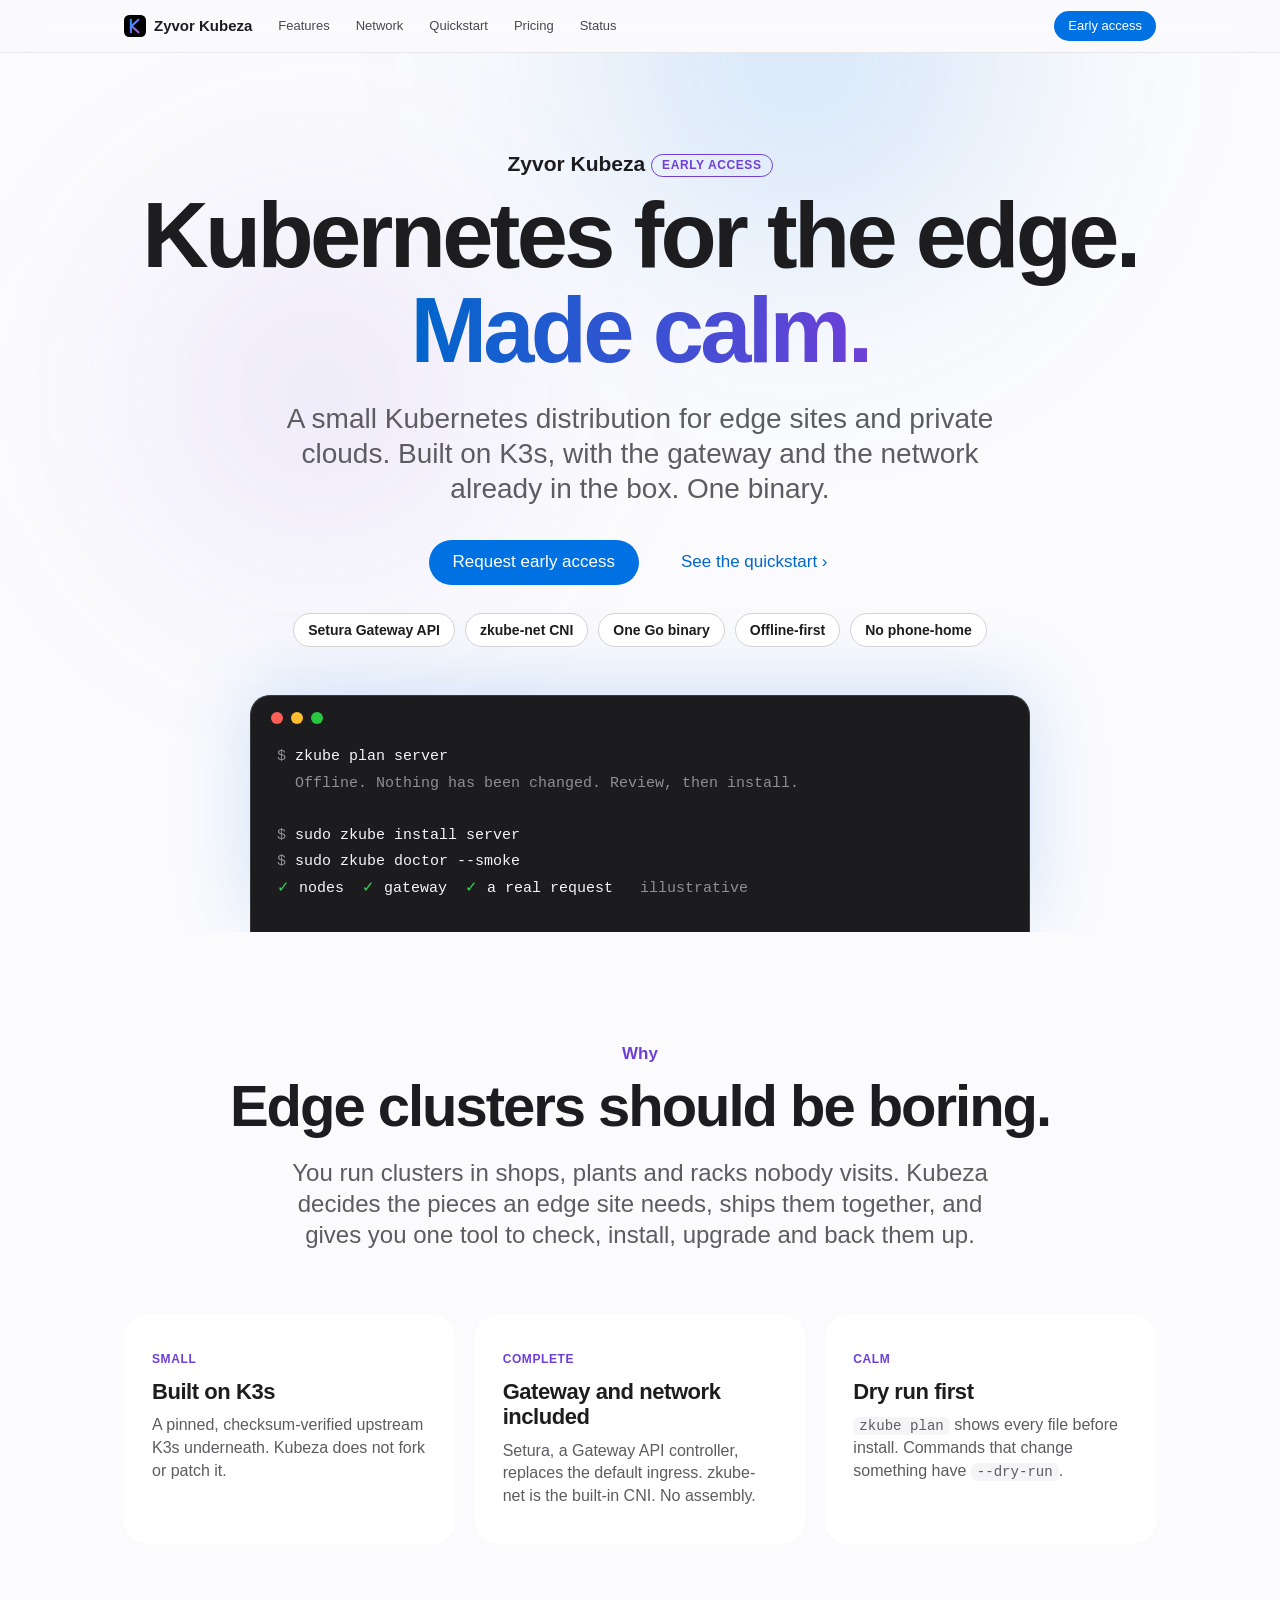
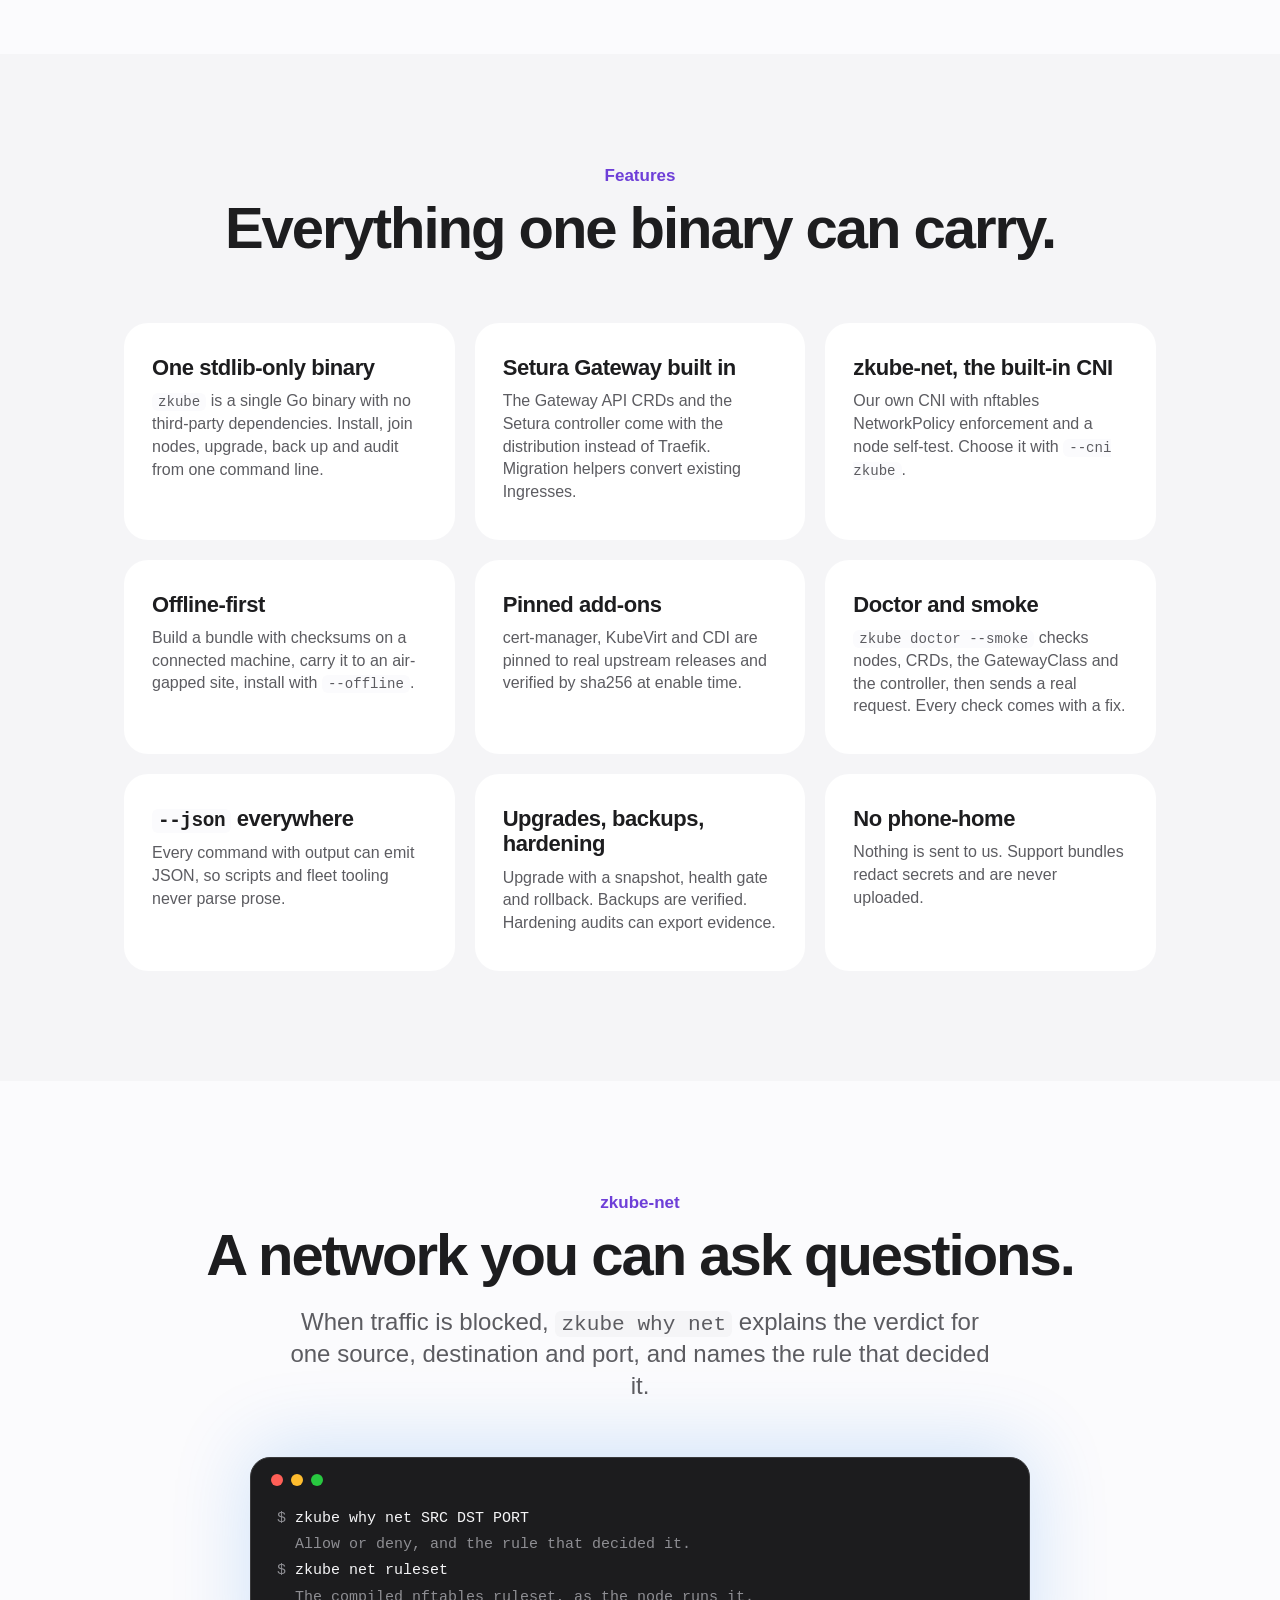
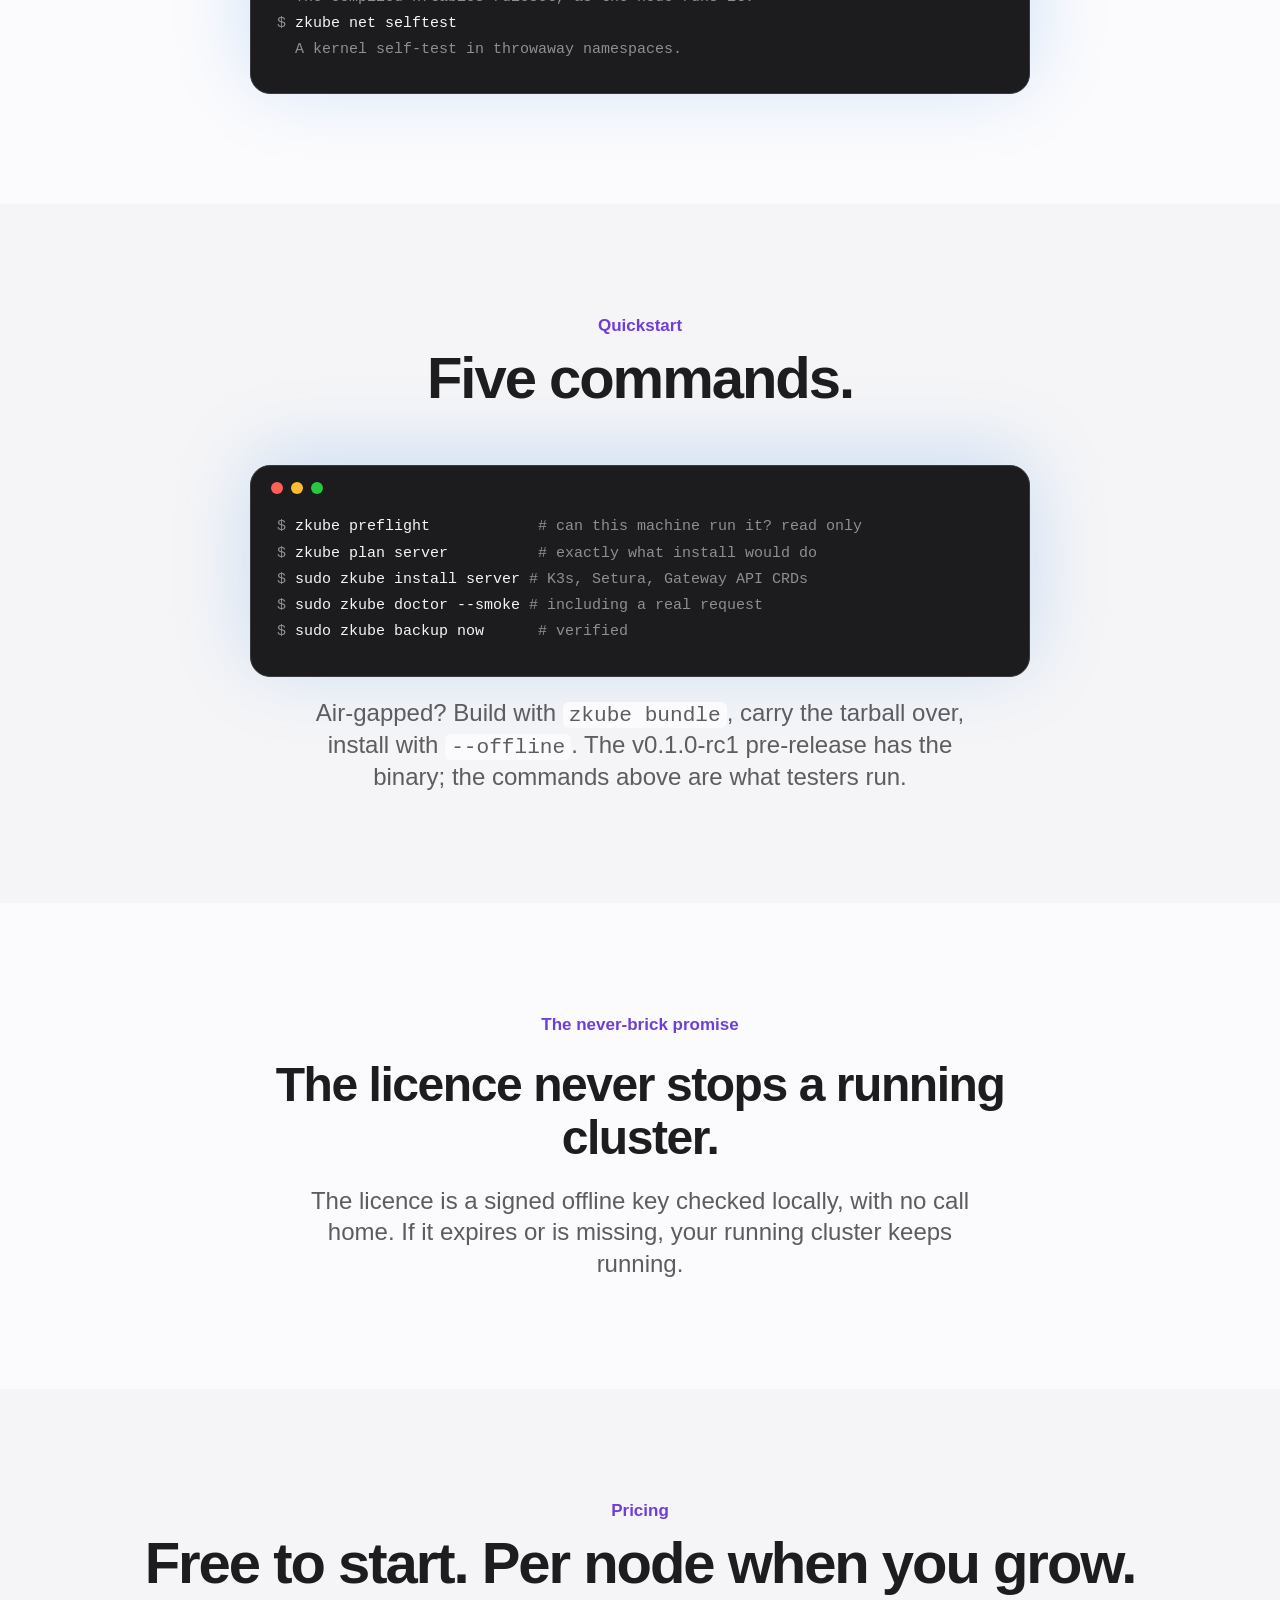
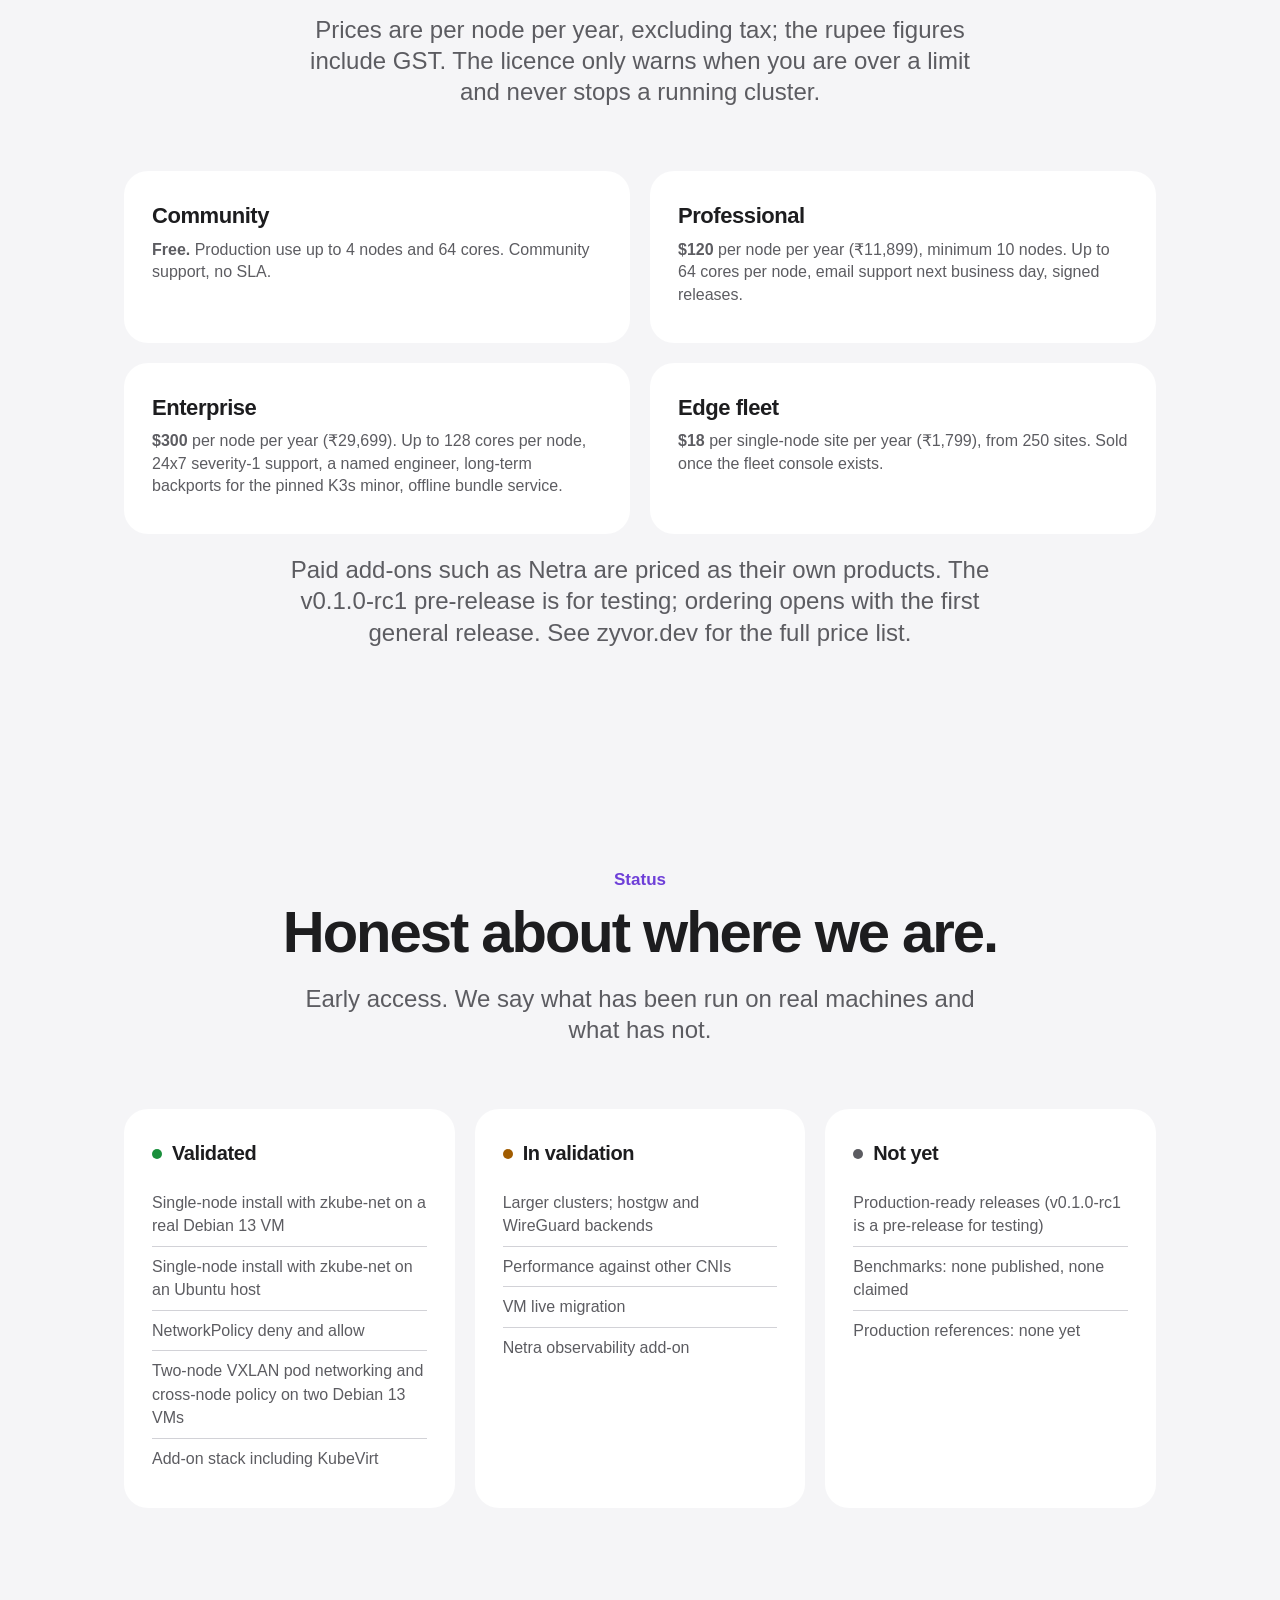
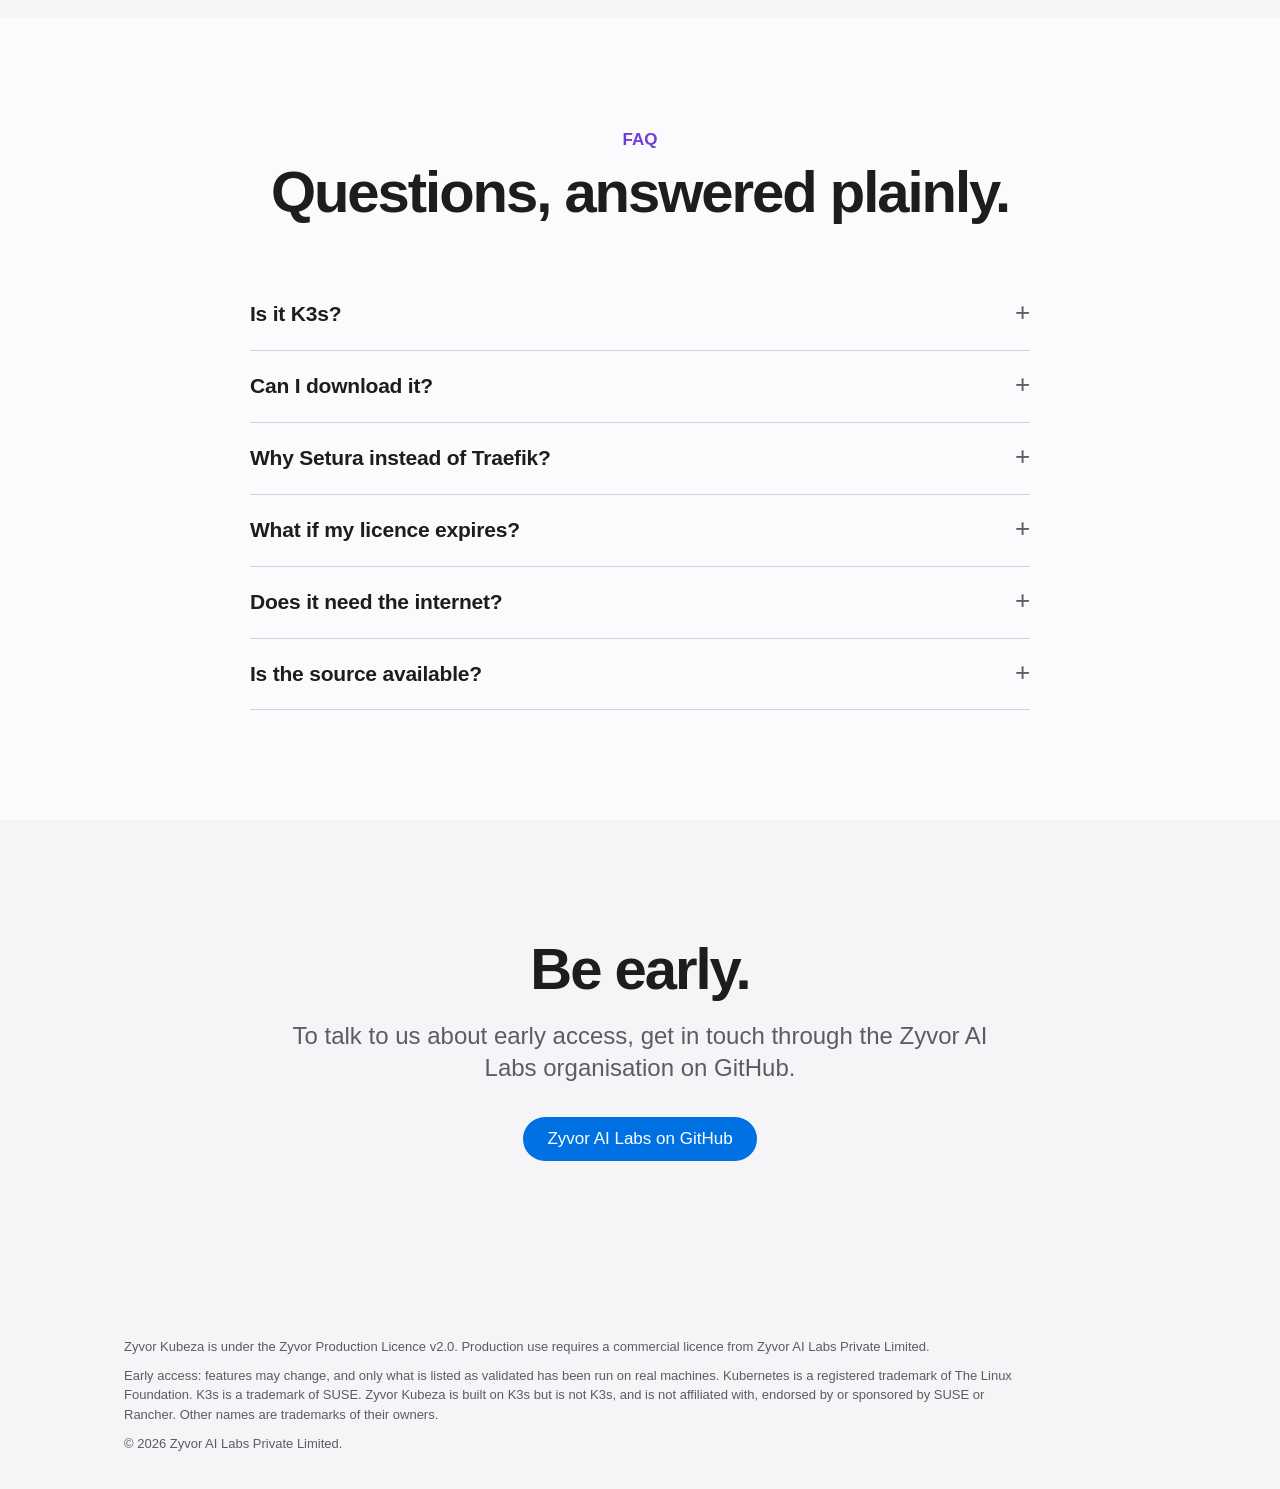
==== docs/index.html @ 66e7b59f "Pricing: Community free, Professional $120, Enterprise $300, Edge fleet $18 (owner approved) Co-Auth" ====
<!doctype html>
<html lang="en">
<head>
<meta charset="utf-8">
<meta name="viewport" content="width=device-width, initial-scale=1">
<title>Zyvor Kubeza: Kubernetes for the edge, made calm</title>
<meta name="description" content="A small Kubernetes distribution for edge sites and private clouds, built on K3s. Setura Gateway API controller and the zkube-net CNI built in. One binary, offline-first, no phone-home.">
<link rel="canonical" href="https://zyvorai.github.io/zyvor-kubeza-public/">
<link rel="icon" type="image/svg+xml" href="favicon.svg">
<meta property="og:type" content="website">
<meta property="og:site_name" content="Zyvor Kubeza">
<meta property="og:title" content="Zyvor Kubeza: Kubernetes for the edge, made calm">
<meta property="og:description" content="Small Kubernetes for edge sites and private clouds. Gateway API and CNI built in. One binary, offline-first, no phone-home.">
<meta property="og:url" content="https://zyvorai.github.io/zyvor-kubeza-public/">
<meta property="og:image" content="https://zyvorai.github.io/zyvor-kubeza-public/og-image.png">
<meta property="og:image:width" content="1200">
<meta property="og:image:height" content="630">
<meta property="og:image:alt" content="Zyvor Kubeza: Kubernetes for the edge, made calm.">
<meta name="twitter:card" content="summary_large_image">
<meta name="twitter:title" content="Zyvor Kubeza: Kubernetes for the edge, made calm">
<meta name="twitter:description" content="Small Kubernetes for edge sites and private clouds. Gateway API and CNI built in. One binary, offline-first, no phone-home.">
<meta name="twitter:image" content="https://zyvorai.github.io/zyvor-kubeza-public/og-image.png">
<meta name="twitter:image:alt" content="Zyvor Kubeza: Kubernetes for the edge, made calm.">
<meta name="theme-color" content="#000000" media="(prefers-color-scheme: dark)">
<meta name="theme-color" content="#fbfbfd" media="(prefers-color-scheme: light)">
<link rel="stylesheet" href="assets/site.css">
<noscript><style>.reveal{opacity:1!important;transform:none!important}</style></noscript>
</head>
<body>
<a class="skip" href="#main">Skip to content</a>
<header class="nav"><div class="wrap">
<a class="brand" href="#top"><img src="favicon.svg" alt="" width="22" height="22">Zyvor Kubeza</a>
<nav aria-label="Primary" style="display:contents">
<a class="hide-sm" href="#features">Features</a>
<a class="hide-sm" href="#network">Network</a>
<a class="hide-sm" href="#quickstart">Quickstart</a>
<a class="hide-sm" href="#pricing">Pricing</a>
<a class="hide-sm" href="#status">Status</a>
<span class="spacer"></span>
<a class="buy" href="#access">Early access</a>
</nav></div></header>
<main id="main">
<section class="hero" id="top" style="padding-bottom:0">
<div class="wrap">
<p class="eyebrow">Zyvor Kubeza <span class="badge">Early access</span></p>
<h1>Kubernetes for the edge.<br><span class="grad">Made calm.</span></h1>
<p class="lede">A small Kubernetes distribution for edge sites and private clouds. Built on K3s, with the gateway and the network already in the box. One binary.</p>
<div class="cta"><a class="btn primary" href="#access">Request early access</a><a class="btn ghost" href="#quickstart">See the quickstart</a></div>
<div class="pills" aria-label="Highlights"><span class="pill">Setura Gateway API</span><span class="pill">zkube-net CNI</span><span class="pill">One Go binary</span><span class="pill">Offline-first</span><span class="pill">No phone-home</span></div>
<div class="terminal" role="img" aria-label="Terminal mock of zkube plan, install and doctor commands" style="margin-top:48px">
<div class="bar" aria-hidden="true"><i></i><i></i><i></i></div>
<pre aria-hidden="true"><span class="line" style="--i:0"><span class="dim">$</span> zkube plan server</span>
<span class="line" style="--i:1"><span class="dim">  Offline. Nothing has been changed. Review, then install.</span></span>
<span class="line" style="--i:2"> </span>
<span class="line" style="--i:3"><span class="dim">$</span> sudo zkube install server</span>
<span class="line" style="--i:4"><span class="dim">$</span> sudo zkube doctor --smoke</span>
<span class="line" style="--i:5"><span class="ok">&#10003;</span> nodes  <span class="ok">&#10003;</span> gateway  <span class="ok">&#10003;</span> a real request   <span class="dim">illustrative</span></span></pre>
</div>
</div>
</section>

<section id="why"><div class="wrap">
<p class="kicker reveal">Why</p>
<h2 class="reveal">Edge clusters should be boring.</h2>
<p class="sub reveal">You run clusters in shops, plants and racks nobody visits. Kubeza decides the pieces an edge site needs, ships them together, and gives you one tool to check, install, upgrade and back them up.</p>
<div class="grid">
<div class="card reveal"><span class="tag">Small</span><h3>Built on K3s</h3><p>A pinned, checksum-verified upstream K3s underneath. Kubeza does not fork or patch it.</p></div>
<div class="card reveal"><span class="tag">Complete</span><h3>Gateway and network included</h3><p>Setura, a Gateway API controller, replaces the default ingress. zkube-net is the built-in CNI. No assembly.</p></div>
<div class="card reveal"><span class="tag">Calm</span><h3>Dry run first</h3><p><code>zkube plan</code> shows every file before install. Commands that change something have <code>--dry-run</code>.</p></div>
</div></div></section>

<section id="features" class="alt"><div class="wrap">
<p class="kicker reveal">Features</p>
<h2 class="reveal">Everything one binary can carry.</h2>
<div class="grid">
<div class="card reveal"><h3>One stdlib-only binary</h3><p><code>zkube</code> is a single Go binary with no third-party dependencies. Install, join nodes, upgrade, back up and audit from one command line.</p></div>
<div class="card reveal"><h3>Setura Gateway built in</h3><p>The Gateway API CRDs and the Setura controller come with the distribution instead of Traefik. Migration helpers convert existing Ingresses.</p></div>
<div class="card reveal"><h3>zkube-net, the built-in CNI</h3><p>Our own CNI with nftables NetworkPolicy enforcement and a node self-test. Choose it with <code>--cni zkube</code>.</p></div>
<div class="card reveal"><h3>Offline-first</h3><p>Build a bundle with checksums on a connected machine, carry it to an air-gapped site, install with <code>--offline</code>.</p></div>
<div class="card reveal"><h3>Pinned add-ons</h3><p>cert-manager, KubeVirt and CDI are pinned to real upstream releases and verified by sha256 at enable time.</p></div>
<div class="card reveal"><h3>Doctor and smoke</h3><p><code>zkube doctor --smoke</code> checks nodes, CRDs, the GatewayClass and the controller, then sends a real request. Every check comes with a fix.</p></div>
<div class="card reveal"><h3><code>--json</code> everywhere</h3><p>Every command with output can emit JSON, so scripts and fleet tooling never parse prose.</p></div>
<div class="card reveal"><h3>Upgrades, backups, hardening</h3><p>Upgrade with a snapshot, health gate and rollback. Backups are verified. Hardening audits can export evidence.</p></div>
<div class="card reveal"><h3>No phone-home</h3><p>Nothing is sent to us. Support bundles redact secrets and are never uploaded.</p></div>
</div></div></section>

<section id="network"><div class="wrap">
<p class="kicker reveal">zkube-net</p>
<h2 class="reveal">A network you can ask questions.</h2>
<p class="sub reveal">When traffic is blocked, <code>zkube why net</code> explains the verdict for one source, destination and port, and names the rule that decided it.</p>
<div class="net reveal"><div class="terminal" role="img" aria-label="Terminal mock of zkube why net command">
<div class="bar" aria-hidden="true"><i></i><i></i><i></i></div>
<pre aria-hidden="true"><span class="dim">$</span> zkube why net SRC DST PORT
<span class="dim">  Allow or deny, and the rule that decided it.</span>
<span class="dim">$</span> zkube net ruleset
<span class="dim">  The compiled nftables ruleset, as the node runs it.</span>
<span class="dim">$</span> zkube net selftest
<span class="dim">  A kernel self-test in throwaway namespaces.</span></pre></div></div>
</div></section>

<section id="quickstart" class="alt"><div class="wrap">
<p class="kicker reveal">Quickstart</p>
<h2 class="reveal">Five commands.</h2>
<div class="net reveal"><div class="terminal" role="img" aria-label="Quickstart commands">
<div class="bar" aria-hidden="true"><i></i><i></i><i></i></div>
<pre><span class="dim">$</span> zkube preflight            <span class="dim"># can this machine run it? read only</span>
<span class="dim">$</span> zkube plan server          <span class="dim"># exactly what install would do</span>
<span class="dim">$</span> sudo zkube install server <span class="dim"># K3s, Setura, Gateway API CRDs</span>
<span class="dim">$</span> sudo zkube doctor --smoke <span class="dim"># including a real request</span>
<span class="dim">$</span> sudo zkube backup now      <span class="dim"># verified</span></pre></div></div>
<p class="sub reveal">Air-gapped? Build with <code>zkube bundle</code>, carry the tarball over, install with <code>--offline</code>. The v0.1.0-rc1 pre-release has the binary; the commands above are what testers run.</p>
</div></section>

<section id="licence"><div class="wrap promise">
<p class="kicker reveal">The never-brick promise</p>
<p class="big reveal">The licence never stops a running cluster.</p>
<p class="sub reveal">The licence is a signed offline key checked locally, with no call home. If it expires or is missing, your running cluster keeps running.</p>
</div></section>

<section id="pricing" class="alt"><div class="wrap">
<p class="kicker reveal">Pricing</p>
<h2 class="reveal">Free to start. Per node when you grow.</h2>
<p class="sub reveal">Prices are per node per year, excluding tax; the rupee figures include GST. The licence only warns when you are over a limit and never stops a running cluster.</p>
<div class="grid two">
<div class="card reveal"><h3>Community</h3><p><strong>Free.</strong> Production use up to 4 nodes and 64 cores. Community support, no SLA.</p></div>
<div class="card reveal"><h3>Professional</h3><p><strong>$120</strong> per node per year (₹11,899), minimum 10 nodes. Up to 64 cores per node, email support next business day, signed releases.</p></div>
<div class="card reveal"><h3>Enterprise</h3><p><strong>$300</strong> per node per year (₹29,699). Up to 128 cores per node, 24x7 severity-1 support, a named engineer, long-term backports for the pinned K3s minor, offline bundle service.</p></div>
<div class="card reveal"><h3>Edge fleet</h3><p><strong>$18</strong> per single-node site per year (₹1,799), from 250 sites. Sold once the fleet console exists.</p></div>
</div>
<p class="sub reveal">Paid add-ons such as Netra are priced as their own products. The v0.1.0-rc1 pre-release is for testing; ordering opens with the first general release. See zyvor.dev for the full price list.</p>
</div></section>

<section id="status" class="alt"><div class="wrap">
<p class="kicker reveal">Status</p>
<h2 class="reveal">Honest about where we are.</h2>
<p class="sub reveal">Early access. We say what has been run on real machines and what has not.</p>
<div class="stat">
<div class="col reveal"><h3><span class="dot"></span>Validated</h3><ul>
<li>Single-node install with zkube-net on a real Debian 13 VM</li>
<li>Single-node install with zkube-net on an Ubuntu host</li>
<li>NetworkPolicy deny and allow</li>
<li>Two-node VXLAN pod networking and cross-node policy on two Debian 13 VMs</li>
<li>Add-on stack including KubeVirt</li></ul></div>
<div class="col reveal"><h3><span class="dot amber"></span>In validation</h3><ul>
<li>Larger clusters; hostgw and WireGuard backends</li>
<li>Performance against other CNIs</li>
<li>VM live migration</li>
<li>Netra observability add-on</li></ul></div>
<div class="col reveal"><h3><span class="dot gray"></span>Not yet</h3><ul>
<li>Production-ready releases (v0.1.0-rc1 is a pre-release for testing)</li>
<li>Benchmarks: none published, none claimed</li>
<li>Production references: none yet</li></ul></div>
</div></div></section>

<section id="faq"><div class="wrap">
<p class="kicker reveal">FAQ</p>
<h2 class="reveal">Questions, answered plainly.</h2>
<div class="faq">
<details><summary>Is it K3s?</summary><p>No. Zyvor Kubeza is built on K3s and adds its own tooling and components. K3s is a trademark of SUSE; Kubeza is not affiliated with SUSE or Rancher.</p></details>
<details><summary>Can I download it?</summary><p>A pre-release for testing, <a href="https://github.com/zyvorai/zyvor-kubeza-public/releases/tag/v0.1.0-rc1">v0.1.0-rc1</a>, is on the releases page (Linux amd64 and arm64). It is not for production.</p></details>
<details><summary>Why Setura instead of Traefik?</summary><p>Setura is a Gateway API controller from Zyvor, built into the distribution, so ingress uses the standard Gateway API from day one.</p></details>
<details><summary>What if my licence expires?</summary><p>Your running cluster keeps running. Only new installs and upgrades are affected.</p></details>
<details><summary>Does it need the internet?</summary><p>No. Bundles can be built elsewhere and installed offline. Nothing is sent back to Zyvor.</p></details>
<details><summary>Is the source available?</summary><p>The source repository is private. Early-access users can ask for access.</p></details>
</div></div></section>

<section id="access" class="alt"><div class="wrap" style="text-align:center">
<h2 class="reveal">Be early.</h2>
<p class="sub reveal">To talk to us about early access, get in touch through the Zyvor AI Labs organisation on GitHub.</p>
<div class="cta"><a class="btn primary" href="https://github.com/zyvorai">Zyvor AI Labs on GitHub</a></div>
</div></section>
</main>
<footer><div class="wrap">
<p>Zyvor Kubeza is under the Zyvor Production Licence v2.0. Production use requires a commercial licence from Zyvor AI Labs Private Limited.</p>
<p>Early access: features may change, and only what is listed as validated has been run on real machines. Kubernetes is a registered trademark of The Linux Foundation. K3s is a trademark of SUSE. Zyvor Kubeza is built on K3s but is not K3s, and is not affiliated with, endorsed by or sponsored by SUSE or Rancher. Other names are trademarks of their owners.</p>
<p>&copy; 2026 Zyvor AI Labs Private Limited.</p>
</div></footer>
<script src="assets/site.js" defer></script>
</body>
</html>
---- docs/assets/site.css ----
:root{
  --blue:#0066cc;--blue-btn:#0071e3;--accent2:#6e3fd8;--green:#1a8f3c;--red:#d70015;--amber:#a15c00;
  --ink:#1d1d1f;--ink-2:#5c5c61;--paper:#fbfbfd;--gray:#f5f5f7;--card:#fff;--line:#d2d2d7;
  --nav:rgba(251,251,253,.8);--nav-ink:#1d1d1f;
  --term-bg:#1c1c1e;--term-ink:#f5f5f7;
  --glow1:rgba(0,113,227,.18);--glow2:rgba(110,63,216,.12);
  --font:-apple-system,BlinkMacSystemFont,"SF Pro Display","SF Pro Text","Helvetica Neue",Helvetica,Arial,sans-serif;
  --mono:ui-monospace,"SF Mono",Menlo,Monaco,Consolas,monospace;
  color-scheme:light dark;
}
@media(prefers-color-scheme:dark){:root{
  --blue:#2997ff;--accent2:#bf5af2;--green:#30d158;--red:#ff453a;--amber:#ffd60a;
  --ink:#f5f5f7;--ink-2:#a1a1a6;--paper:#000;--gray:#111113;--card:#1c1c1e;--line:#3a3a3c;
  --nav:rgba(0,0,0,.72);--nav-ink:#f5f5f7;--term-bg:#161618;
  --glow1:rgba(41,151,255,.35);--glow2:rgba(191,90,242,.22);}}
*{box-sizing:border-box;margin:0;padding:0}
html{scroll-behavior:smooth;-webkit-text-size-adjust:100%}
body{font-family:var(--font);background:var(--paper);color:var(--ink);line-height:1.47;-webkit-font-smoothing:antialiased}
a{color:var(--blue);text-decoration:none}a:hover{text-decoration:underline}
:focus-visible{outline:3px solid var(--blue);outline-offset:3px;border-radius:6px}
.skip{position:absolute;left:-999px;top:8px;background:var(--blue-btn);color:#fff;padding:10px 16px;border-radius:10px;z-index:100}
.skip:focus{left:8px}
.wrap{max-width:1080px;margin:0 auto;padding:0 24px}
.narrow{max-width:760px}
header.nav{position:sticky;top:0;z-index:20;background:var(--nav);backdrop-filter:saturate(180%) blur(20px);-webkit-backdrop-filter:saturate(180%) blur(20px);border-bottom:1px solid color-mix(in srgb,var(--line) 50%,transparent)}
header.nav .wrap{display:flex;align-items:center;height:52px;gap:26px;font-size:13px}
header.nav a{color:var(--nav-ink);opacity:.8}header.nav a:hover,header.nav a[aria-current]{opacity:1;text-decoration:none}
header.nav .brand{display:flex;align-items:center;gap:8px;font-weight:600;font-size:15px;opacity:1}
header.nav .brand img{width:22px;height:22px}
header.nav .spacer{flex:1}
header.nav .buy{background:var(--blue-btn);color:#fff;opacity:1;padding:5px 14px;border-radius:980px}
@media(max-width:760px){header.nav .hide-sm{display:none}header.nav .wrap{gap:16px}}
.badge{display:inline-block;font-size:12px;font-weight:600;letter-spacing:.05em;text-transform:uppercase;color:var(--accent2);border:1px solid currentColor;border-radius:980px;padding:2px 10px;vertical-align:middle}
.hero{text-align:center;padding:96px 0 0;position:relative;overflow:hidden}
.hero::before,.hero::after{content:"";position:absolute;border-radius:50%;filter:blur(90px);pointer-events:none}
.hero::before{width:720px;height:720px;left:50%;top:-360px;margin-left:-200px;background:radial-gradient(circle,var(--glow1),transparent 65%)}
.hero::after{width:600px;height:600px;left:50%;top:40px;margin-left:-620px;background:radial-gradient(circle,var(--glow2),transparent 65%)}
.hero .wrap{position:relative;z-index:1}
.eyebrow{font-size:21px;font-weight:600}
h1{font-size:clamp(44px,8vw,92px);line-height:1.03;font-weight:700;letter-spacing:-.04em;margin-top:8px}
.grad{background:linear-gradient(90deg,var(--blue),var(--accent2));-webkit-background-clip:text;background-clip:text;color:transparent}
.lede{max-width:740px;margin:24px auto 0;font-size:clamp(19px,2.4vw,28px);line-height:1.25;color:var(--ink-2)}
.cta{display:flex;gap:18px;justify-content:center;flex-wrap:wrap;margin-top:34px;align-items:center}
.btn{display:inline-block;padding:12px 24px;border-radius:980px;font-size:17px;line-height:1.2}
.btn:hover{text-decoration:none}
.btn.primary{background:var(--blue-btn);color:#fff}.btn.primary:hover{background:#0077ed}
.btn.ghost::after{content:" \203A"}
.terminal{margin:60px auto 0;max-width:780px;text-align:left;background:var(--term-bg);border:1px solid #3a3a3c;border-bottom:0;border-radius:20px 20px 0 0;box-shadow:0 -10px 80px var(--glow1);color:var(--term-ink)}
.terminal.closed{border-bottom:1px solid #3a3a3c;border-radius:20px;margin:40px 0 0;box-shadow:0 20px 60px rgba(0,0,0,.18)}
.bar{display:flex;gap:8px;padding:16px 20px}.bar i{width:12px;height:12px;border-radius:50%;display:block;background:#ff5f57}.bar i:nth-child(2){background:#febc2e}.bar i:nth-child(3){background:#28c840}
.terminal pre,pre.code{font-family:var(--mono);font-size:clamp(11px,1.9vw,15px);line-height:1.75;padding:4px 26px 30px;overflow-x:auto;color:var(--term-ink)}
.ok{color:#30d158}.dim{color:#8e8e93}.err{color:#ff6961}.warn{color:#ffd60a}.hl{color:#64d2ff}
.line{display:inline}
@media(prefers-reduced-motion:no-preference){
 .terminal .line{animation:ty .5s backwards;animation-delay:calc(var(--i)*.28s + .3s)}
 @keyframes ty{from{opacity:0}}
 .reveal{opacity:0;transform:translateY(24px);transition:opacity .8s cubic-bezier(.2,.7,.2,1),transform .8s cubic-bezier(.2,.7,.2,1)}
 .reveal.in{opacity:1;transform:none}
 .btn,.card,.sol{transition:transform .25s,background .25s}
 .card:hover,.sol:hover{transform:translateY(-3px)}}
noscript~*{}
section{padding:110px 0}
section.alt{background:var(--gray)}
.kicker{font-size:17px;font-weight:600;color:var(--accent2);text-align:center}
h2{font-size:clamp(34px,5.4vw,58px);line-height:1.07;font-weight:700;letter-spacing:-.035em;text-align:center;margin-top:8px}
.sub{max-width:700px;margin:20px auto 0;text-align:center;font-size:clamp(18px,2.2vw,24px);line-height:1.3;color:var(--ink-2)}
.steps{display:grid;grid-template-columns:repeat(3,1fr);gap:20px;margin-top:64px}
.step{background:var(--card);border-radius:24px;padding:30px 26px}
.step b{display:grid;place-items:center;width:44px;height:44px;border-radius:50%;border:2px solid var(--blue);color:var(--blue);font-size:18px;margin-bottom:16px}
.step h3{font-size:22px;letter-spacing:-.02em}.step p{margin-top:8px;color:var(--ink-2);font-size:16px}
.grid{display:grid;grid-template-columns:repeat(3,1fr);gap:20px;margin-top:64px}
.grid.two{grid-template-columns:repeat(2,1fr)}
.card{background:var(--card);border-radius:24px;padding:32px 28px 36px}
.card h3{font-size:22px;font-weight:700;letter-spacing:-.02em;line-height:1.15}
.card p{margin-top:10px;font-size:16px;color:var(--ink-2);line-height:1.42}
.tag{display:inline-block;font-size:12px;font-weight:600;color:var(--accent2);margin-bottom:10px;letter-spacing:.05em;text-transform:uppercase}
@media(max-width:900px){.grid,.grid.two,.steps{grid-template-columns:1fr}}
code,.inline{font-family:var(--mono);font-size:.88em;background:var(--gray);padding:1px 6px;border-radius:6px}
section.alt code{background:var(--paper)}
.sols{display:grid;grid-template-columns:repeat(5,1fr);gap:14px;margin-top:56px}
.sol{background:var(--card);border-radius:22px;padding:26px 20px;border:1px solid var(--line)}
.sol svg{width:40px;height:40px;stroke:var(--blue);fill:none;stroke-width:1.6;stroke-linecap:round;stroke-linejoin:round;margin-bottom:14px}
.sol h3{font-size:18px;letter-spacing:-.01em}.sol p{font-size:14px;color:var(--ink-2);margin-top:6px}
@media(max-width:960px){.sols{grid-template-columns:1fr 1fr}}@media(max-width:520px){.sols{grid-template-columns:1fr}}
.tablewrap{overflow-x:auto;margin-top:40px;border-radius:20px;border:1px solid var(--line);background:var(--card)}
table{border-collapse:collapse;width:100%;font-size:16px}
th,td{text-align:left;padding:14px 20px;border-bottom:1px solid var(--line);vertical-align:top}
tr:last-child td{border-bottom:0}th{font-size:13px;text-transform:uppercase;letter-spacing:.05em;color:var(--ink-2);font-weight:600}
td.y{color:var(--green);font-weight:600}
.promise{text-align:center}
.promise .big{font-size:clamp(28px,4.4vw,48px);line-height:1.12;font-weight:700;letter-spacing:-.03em;max-width:860px;margin:20px auto 0}
.faq{max-width:780px;margin:56px auto 0}
details{border-bottom:1px solid var(--line);padding:20px 0}
summary{cursor:pointer;font-size:21px;font-weight:600;letter-spacing:-.01em;list-style:none;display:flex;justify-content:space-between;gap:20px}
summary::-webkit-details-marker{display:none}summary::after{content:"+";color:var(--ink-2);font-weight:400;font-size:26px;line-height:1}
details[open] summary::after{content:"\2212"}
details p{margin-top:12px;color:var(--ink-2);font-size:17px}
.page{padding:80px 0 100px}
.page h1{font-size:clamp(38px,6vw,64px);text-align:left;letter-spacing:-.035em}
.page h2{text-align:left;font-size:clamp(26px,3.6vw,36px);margin-top:64px;letter-spacing:-.025em}
.page h3{font-size:20px;margin-top:28px}
.page p,.page li{font-size:18px;color:var(--ink-2);margin-top:14px}
.page ul,.page ol{padding-left:1.3em}
.page .lede{text-align:left;margin-left:0}
.note{background:var(--gray);border-radius:18px;padding:18px 22px;margin-top:24px;font-size:16px;color:var(--ink-2)}
.note b{color:var(--ink)}
.page pre.code{background:var(--term-bg);border-radius:16px;margin-top:18px;padding:22px 24px;font-size:14px}
footer{background:var(--gray);padding:56px 0 40px;font-size:13px;color:var(--ink-2)}
footer .cols{display:grid;grid-template-columns:repeat(4,1fr);gap:24px;margin-bottom:28px}
footer h4{font-size:12px;color:var(--ink);margin-bottom:8px}
footer .cols a{display:block;color:var(--ink-2);padding:3px 0}
footer p a{color:var(--ink-2);text-decoration:underline;text-underline-offset:2px}
footer p{margin-top:10px;max-width:900px}
@media(max-width:700px){footer .cols{grid-template-columns:1fr 1fr}}
/* public-site additions */
.pills{display:flex;flex-wrap:wrap;gap:10px;justify-content:center;margin-top:28px}
.pill{font-size:14px;font-weight:600;padding:6px 14px;border-radius:980px;border:1px solid var(--line);background:var(--card);color:var(--ink)}
.stat{display:grid;grid-template-columns:repeat(3,1fr);gap:20px;margin-top:64px}
.col{background:var(--card);border-radius:24px;padding:30px 28px}
.col h3{font-size:20px;letter-spacing:-.02em;display:flex;align-items:center;gap:10px}
.col ul{list-style:none;margin-top:14px}
.col li{font-size:16px;color:var(--ink-2);padding:8px 0;border-top:1px solid var(--line)}
.col li:first-child{border-top:0}
.dot{width:10px;height:10px;border-radius:50%;display:inline-block;background:var(--green)}
.dot.amber{background:var(--amber)}.dot.gray{background:var(--ink-2)}
@media(max-width:900px){.stat{grid-template-columns:1fr}}
.net{max-width:780px;margin:56px auto 0}
.net .terminal{margin:0;border-bottom:1px solid #3a3a3c;border-radius:20px}
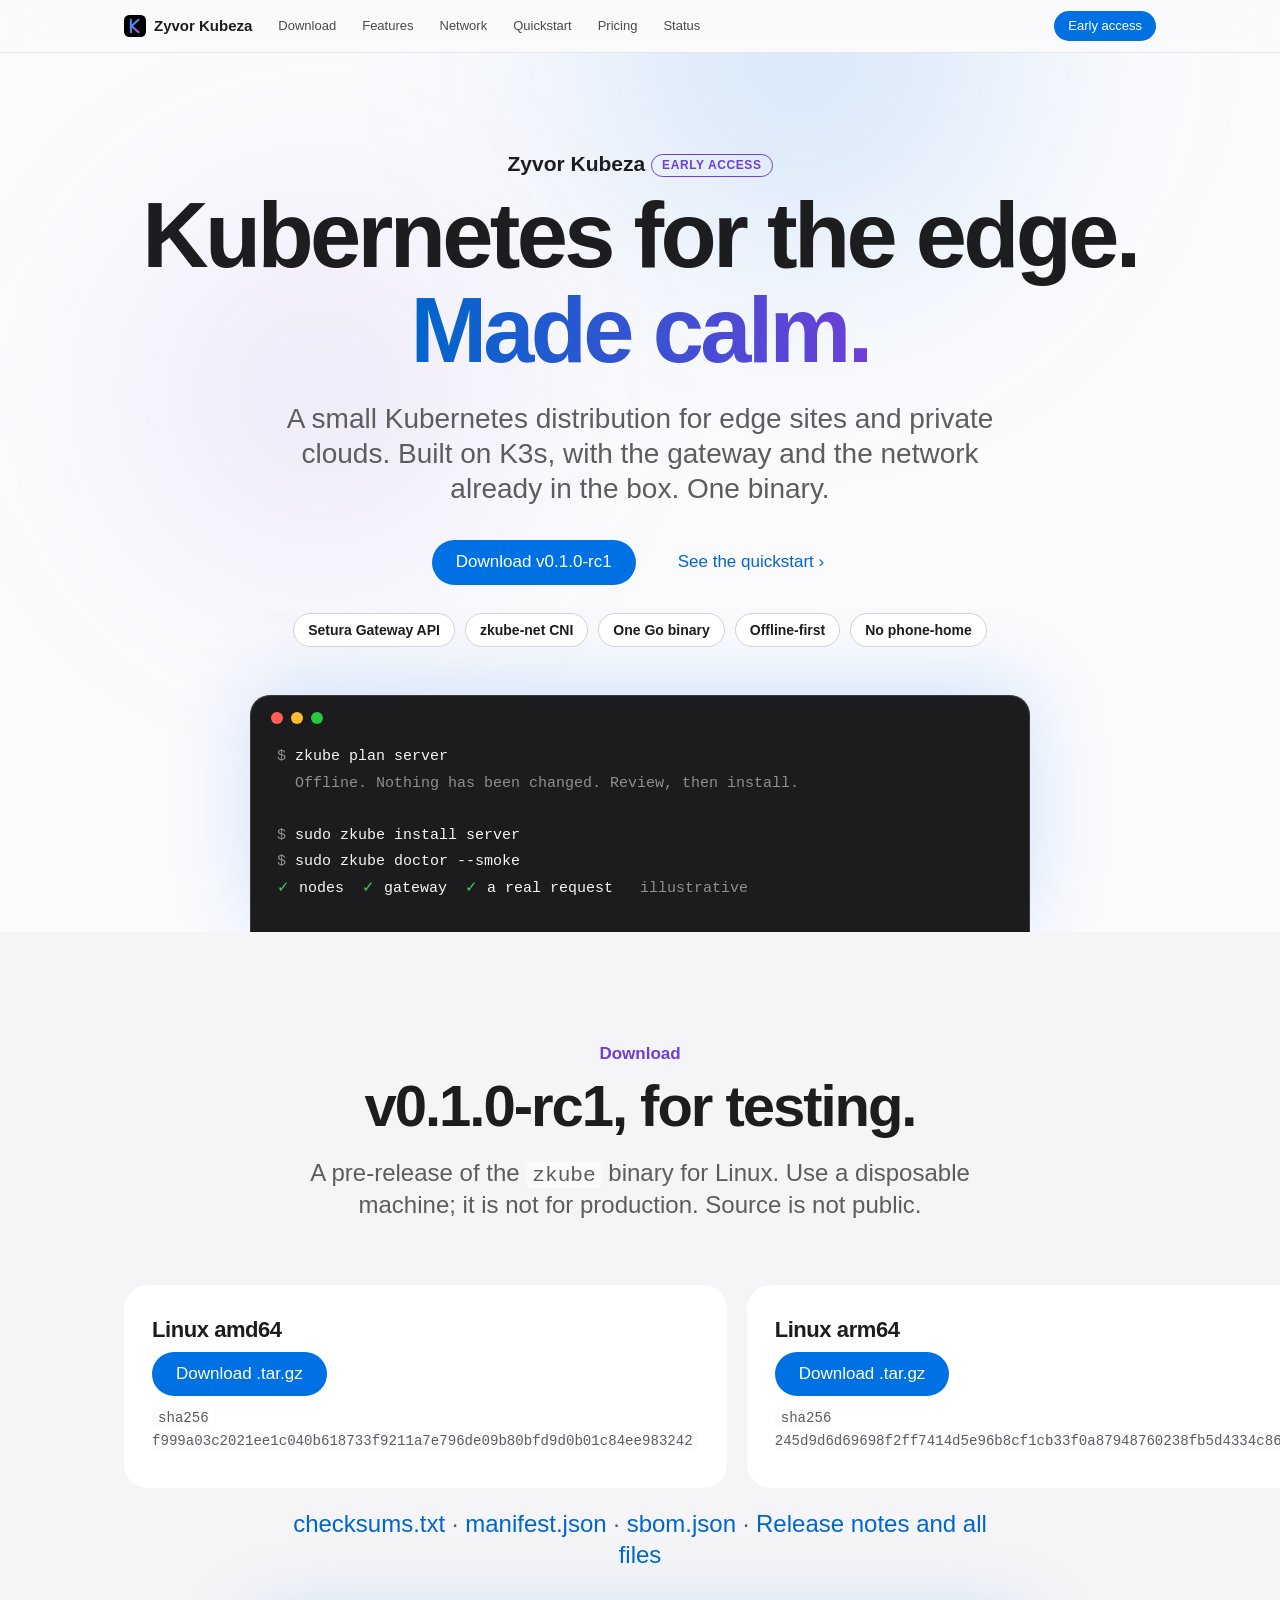
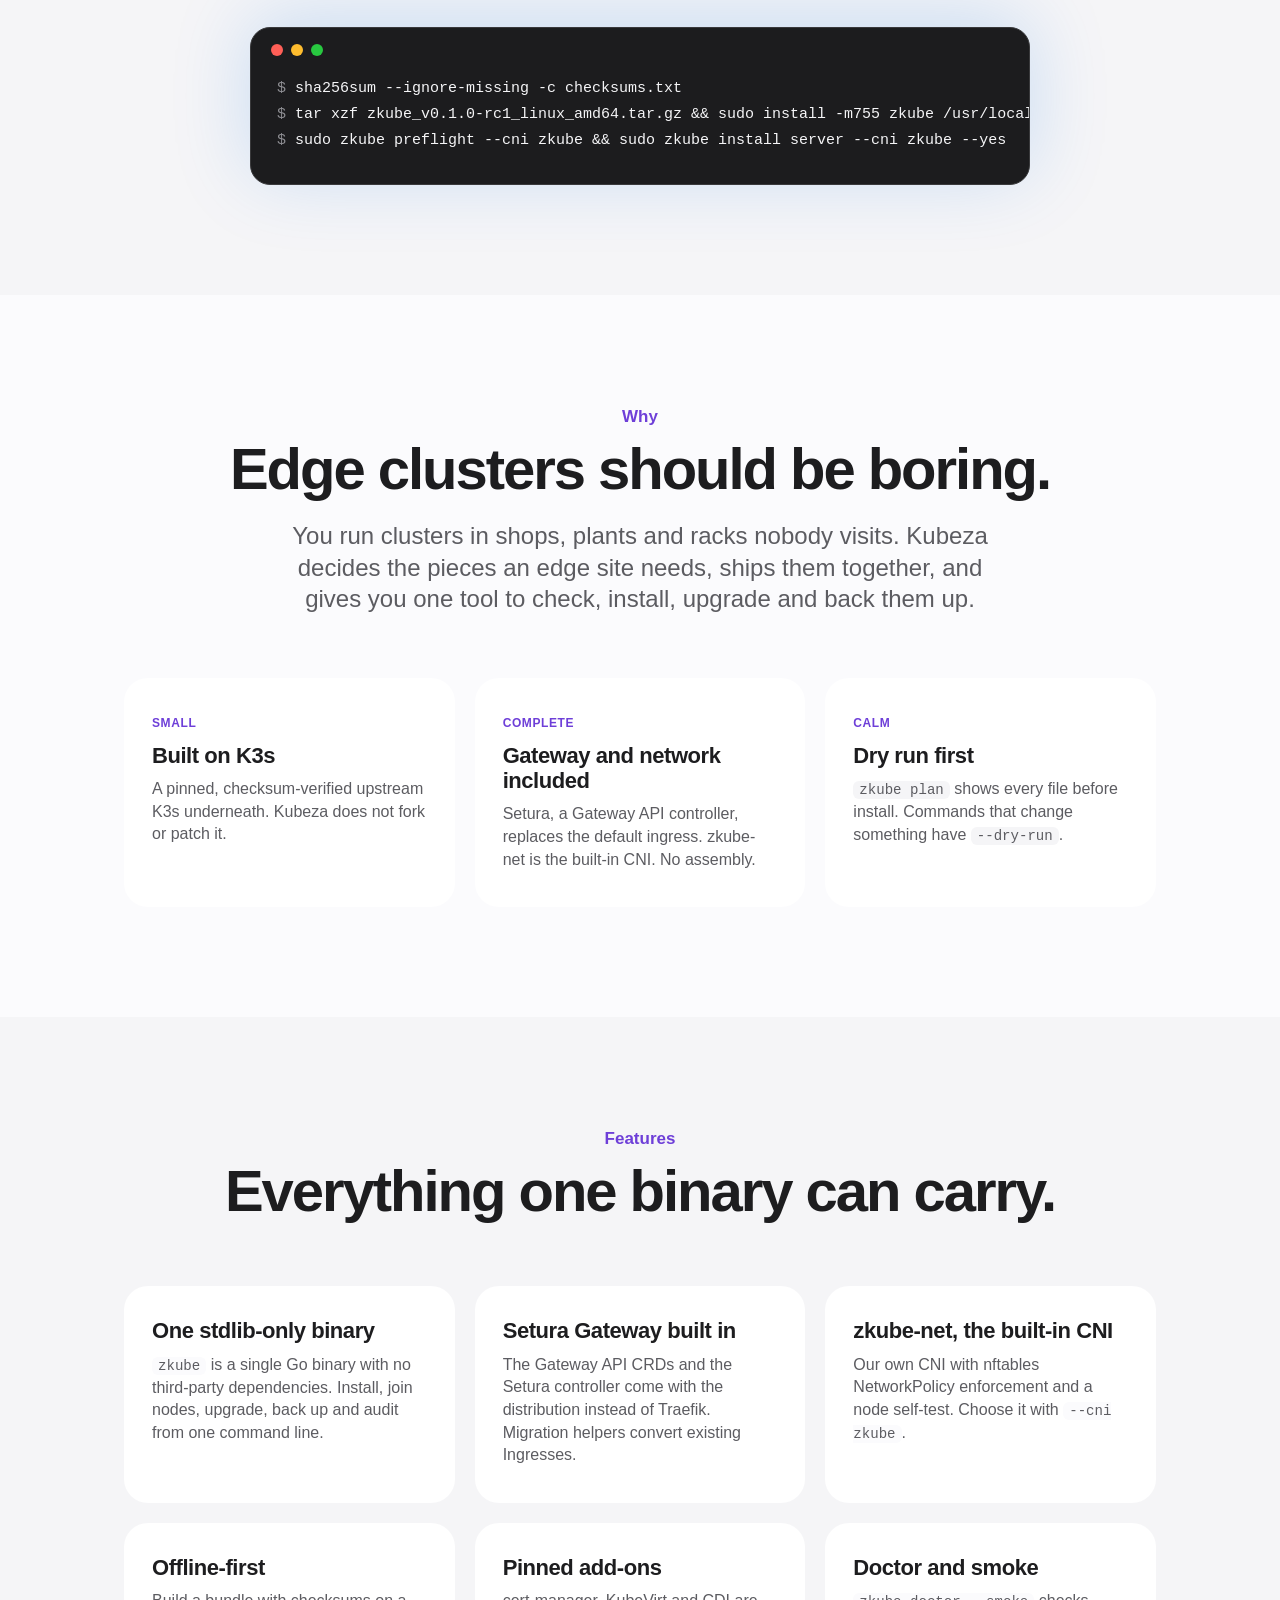
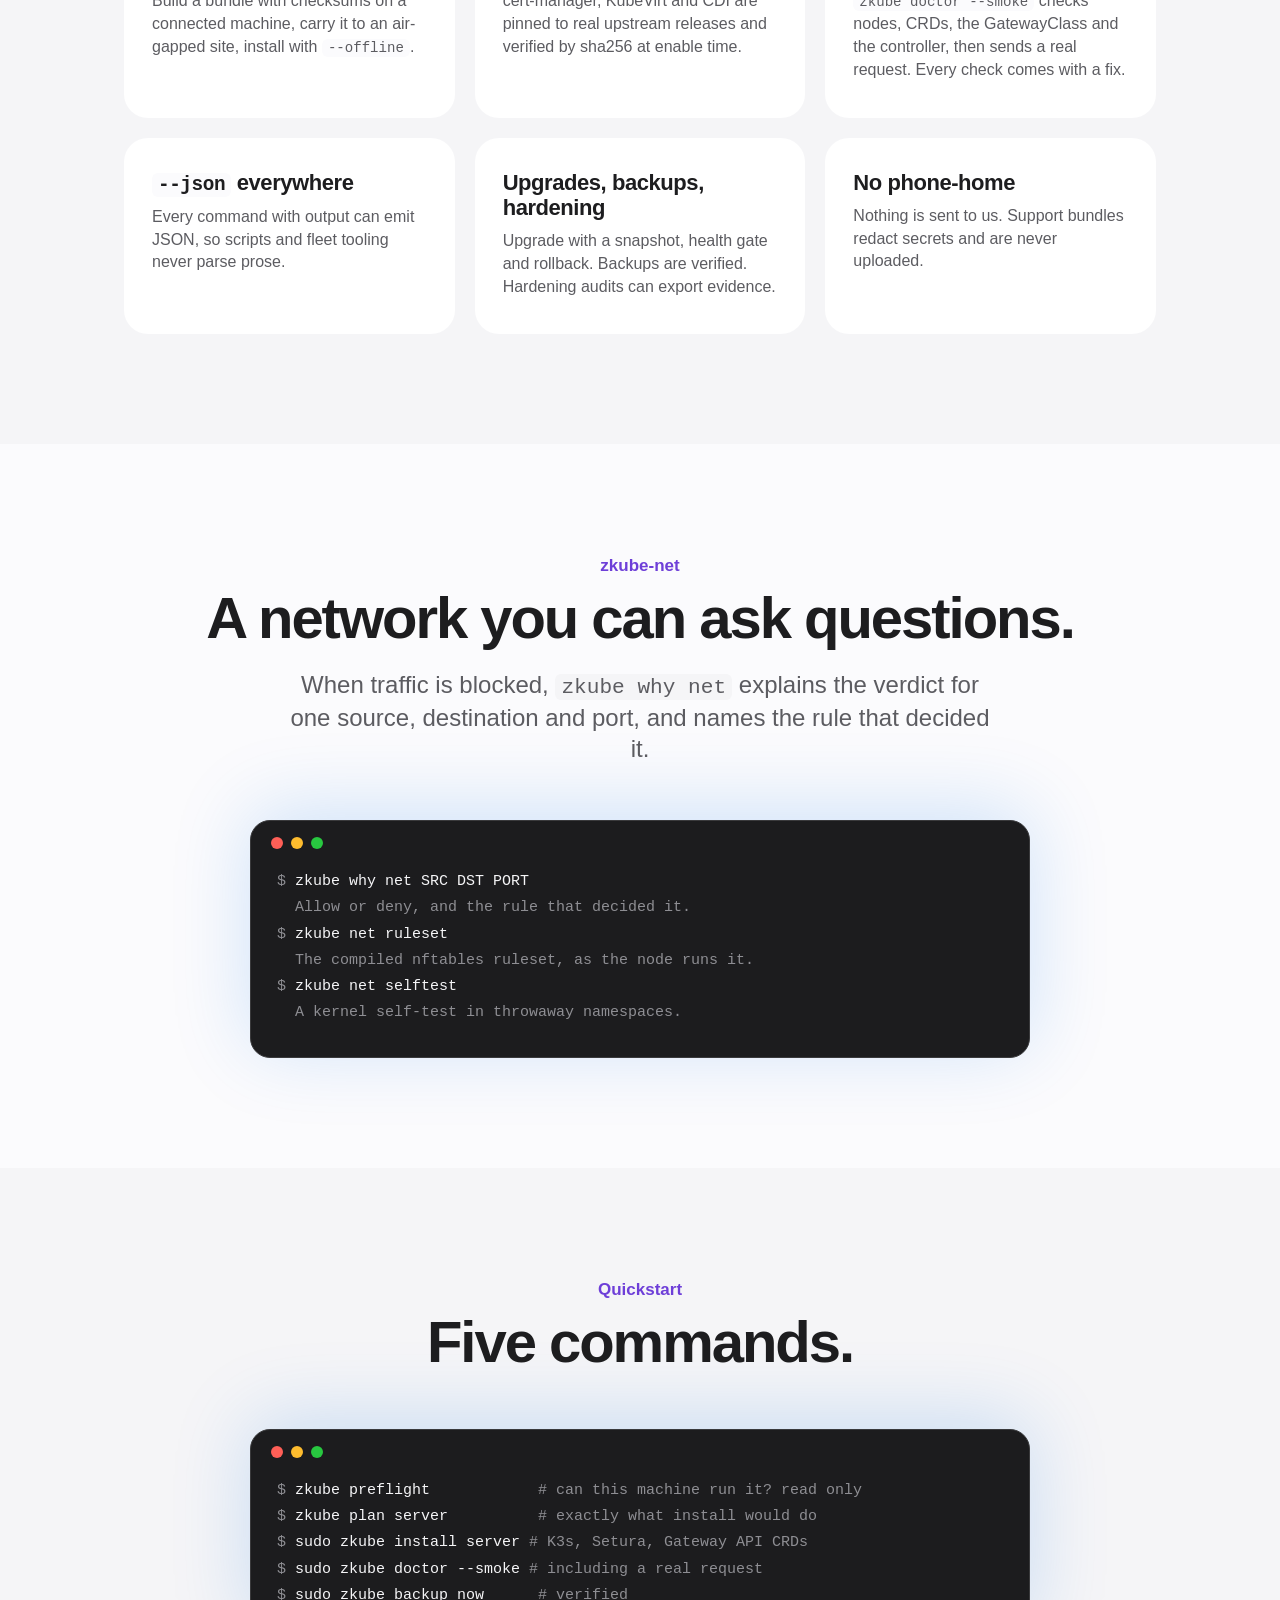
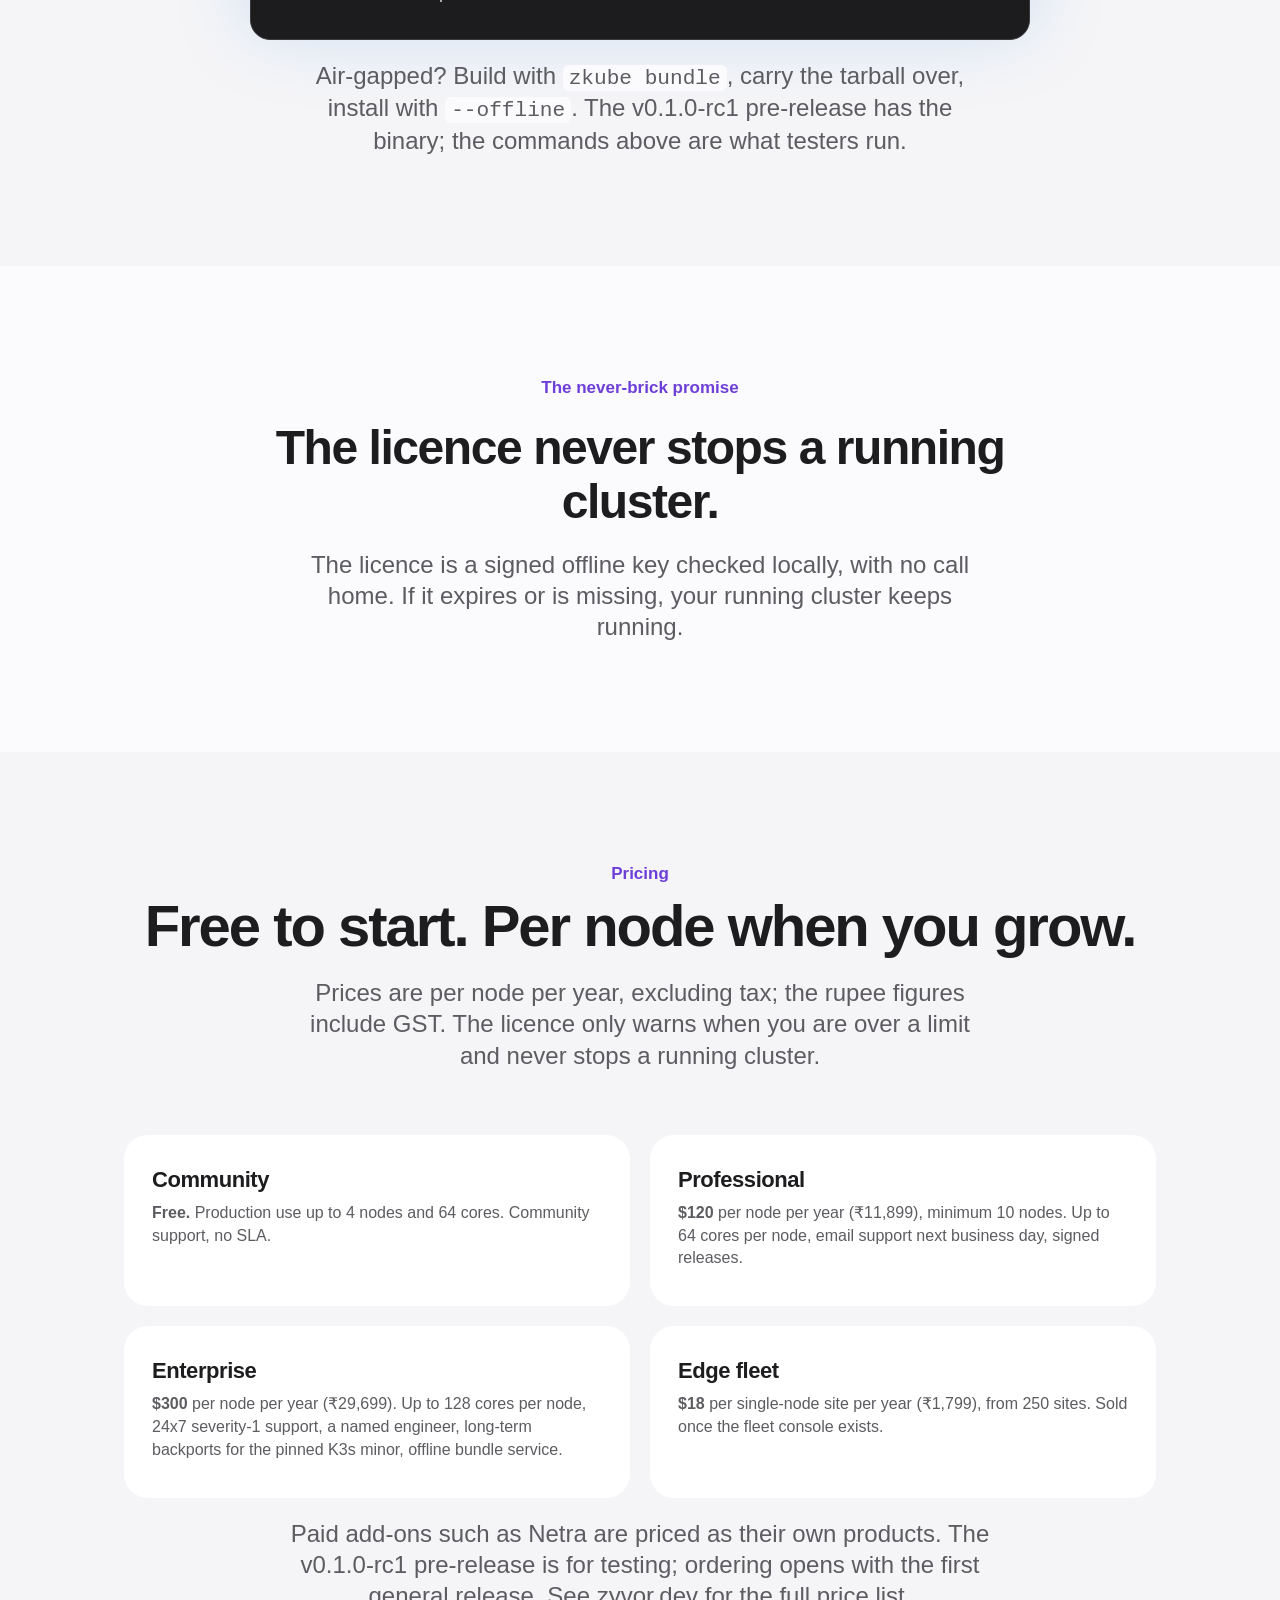
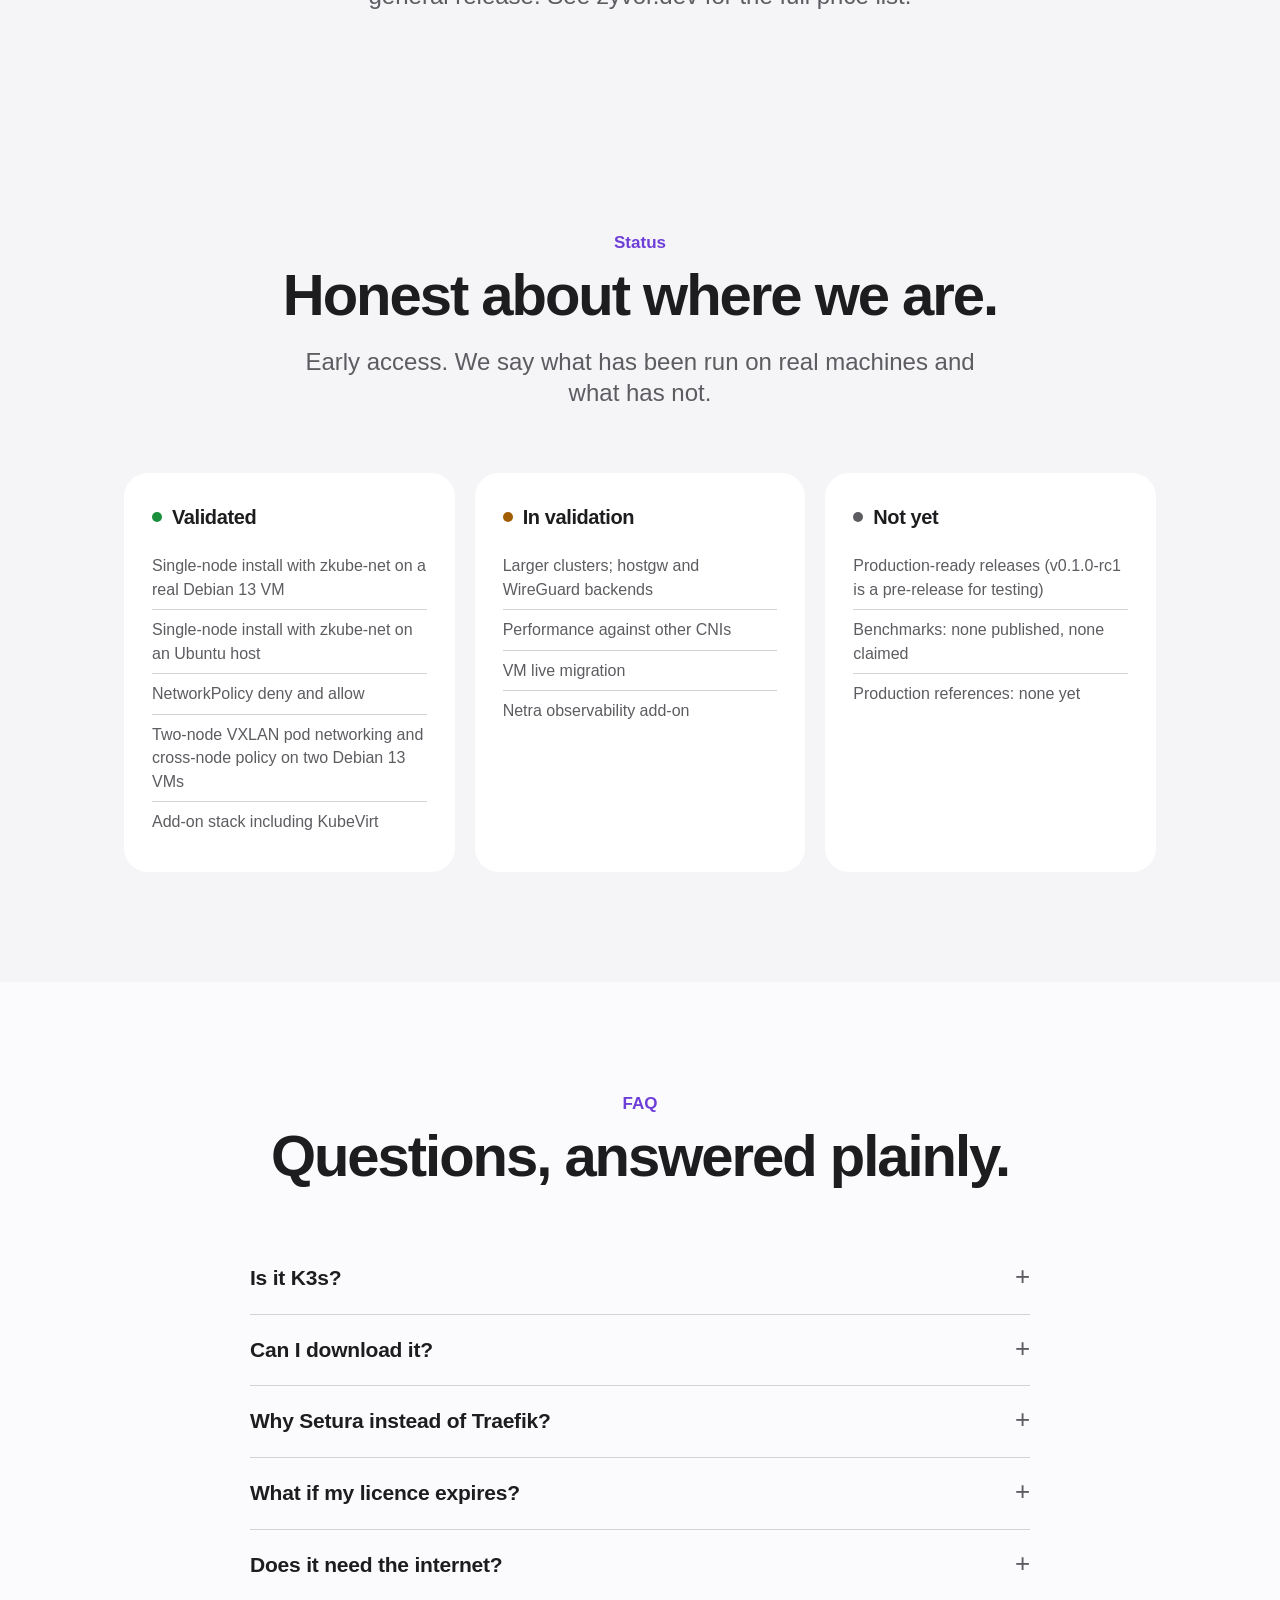
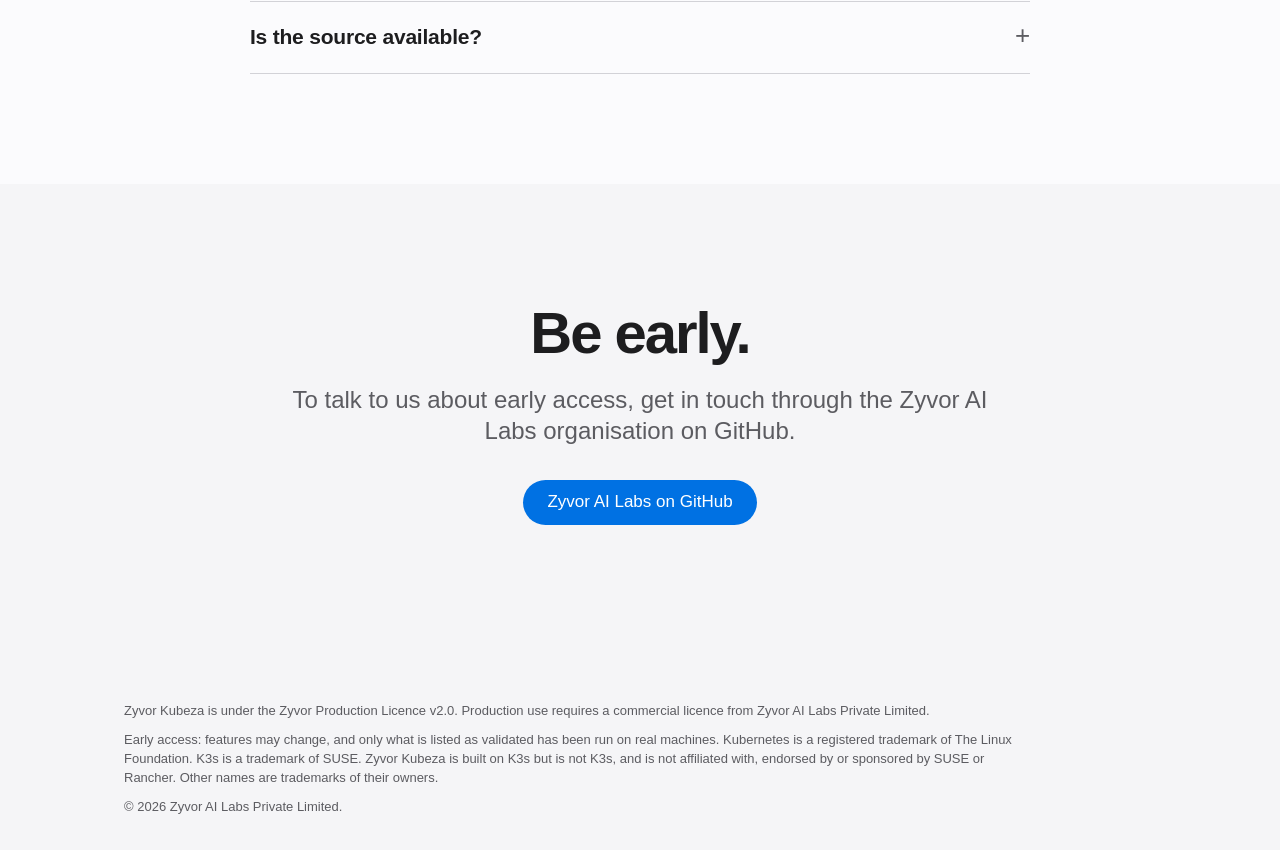
==== commit 2661131d: "Site: a Download section, nav link and hero button for v0.1.0-rc1 Co-Authored-By: Claude Sonnet 5.5 " ====
--- a/docs/index.html
+++ b/docs/index.html
@@ -31,6 +31,7 @@
 <header class="nav"><div class="wrap">
 <a class="brand" href="#top"><img src="favicon.svg" alt="" width="22" height="22">Zyvor Kubeza</a>
 <nav aria-label="Primary" style="display:contents">
+<a class="hide-sm" href="#download">Download</a>
 <a class="hide-sm" href="#features">Features</a>
 <a class="hide-sm" href="#network">Network</a>
 <a class="hide-sm" href="#quickstart">Quickstart</a>
@@ -45,7 +46,7 @@
 <p class="eyebrow">Zyvor Kubeza <span class="badge">Early access</span></p>
 <h1>Kubernetes for the edge.<br><span class="grad">Made calm.</span></h1>
 <p class="lede">A small Kubernetes distribution for edge sites and private clouds. Built on K3s, with the gateway and the network already in the box. One binary.</p>
-<div class="cta"><a class="btn primary" href="#access">Request early access</a><a class="btn ghost" href="#quickstart">See the quickstart</a></div>
+<div class="cta"><a class="btn primary" href="#download">Download v0.1.0-rc1</a><a class="btn ghost" href="#quickstart">See the quickstart</a></div>
 <div class="pills" aria-label="Highlights"><span class="pill">Setura Gateway API</span><span class="pill">zkube-net CNI</span><span class="pill">One Go binary</span><span class="pill">Offline-first</span><span class="pill">No phone-home</span></div>
 <div class="terminal" role="img" aria-label="Terminal mock of zkube plan, install and doctor commands" style="margin-top:48px">
 <div class="bar" aria-hidden="true"><i></i><i></i><i></i></div>
@@ -58,6 +59,22 @@
 </div>
 </div>
 </section>
+
+<section id="download" class="alt"><div class="wrap">
+<p class="kicker reveal">Download</p>
+<h2 class="reveal">v0.1.0-rc1, for testing.</h2>
+<p class="sub reveal">A pre-release of the <code>zkube</code> binary for Linux. Use a disposable machine; it is not for production. Source is not public.</p>
+<div class="grid two">
+<div class="card reveal"><h3>Linux amd64</h3><p><a class="btn primary" href="https://github.com/zyvorai/zyvor-kubeza-public/releases/download/v0.1.0-rc1/zkube_v0.1.0-rc1_linux_amd64.tar.gz">Download .tar.gz</a></p><p><code>sha256 f999a03c2021ee1c040b618733f9211a7e796de09b80bfd9d0b01c84ee983242</code></p></div>
+<div class="card reveal"><h3>Linux arm64</h3><p><a class="btn primary" href="https://github.com/zyvorai/zyvor-kubeza-public/releases/download/v0.1.0-rc1/zkube_v0.1.0-rc1_linux_arm64.tar.gz">Download .tar.gz</a></p><p><code>sha256 245d9d6d69698f2ff7414d5e96b8cf1cb33f0a87948760238fb5d4334c866786</code></p></div>
+</div>
+<p class="sub reveal"><a href="https://github.com/zyvorai/zyvor-kubeza-public/releases/download/v0.1.0-rc1/checksums.txt">checksums.txt</a> · <a href="https://github.com/zyvorai/zyvor-kubeza-public/releases/download/v0.1.0-rc1/manifest.json">manifest.json</a> · <a href="https://github.com/zyvorai/zyvor-kubeza-public/releases/download/v0.1.0-rc1/sbom.json">sbom.json</a> · <a href="https://github.com/zyvorai/zyvor-kubeza-public/releases/tag/v0.1.0-rc1">Release notes and all files</a></p>
+<div class="net reveal"><div class="terminal" role="img" aria-label="Verify and install commands">
+<div class="bar" aria-hidden="true"><i></i><i></i><i></i></div>
+<pre><span class="dim">$</span> sha256sum --ignore-missing -c checksums.txt
+<span class="dim">$</span> tar xzf zkube_v0.1.0-rc1_linux_amd64.tar.gz &amp;&amp; sudo install -m755 zkube /usr/local/bin/
+<span class="dim">$</span> sudo zkube preflight --cni zkube &amp;&amp; sudo zkube install server --cni zkube --yes</pre></div></div>
+</div></section>
 
 <section id="why"><div class="wrap">
 <p class="kicker reveal">Why</p>
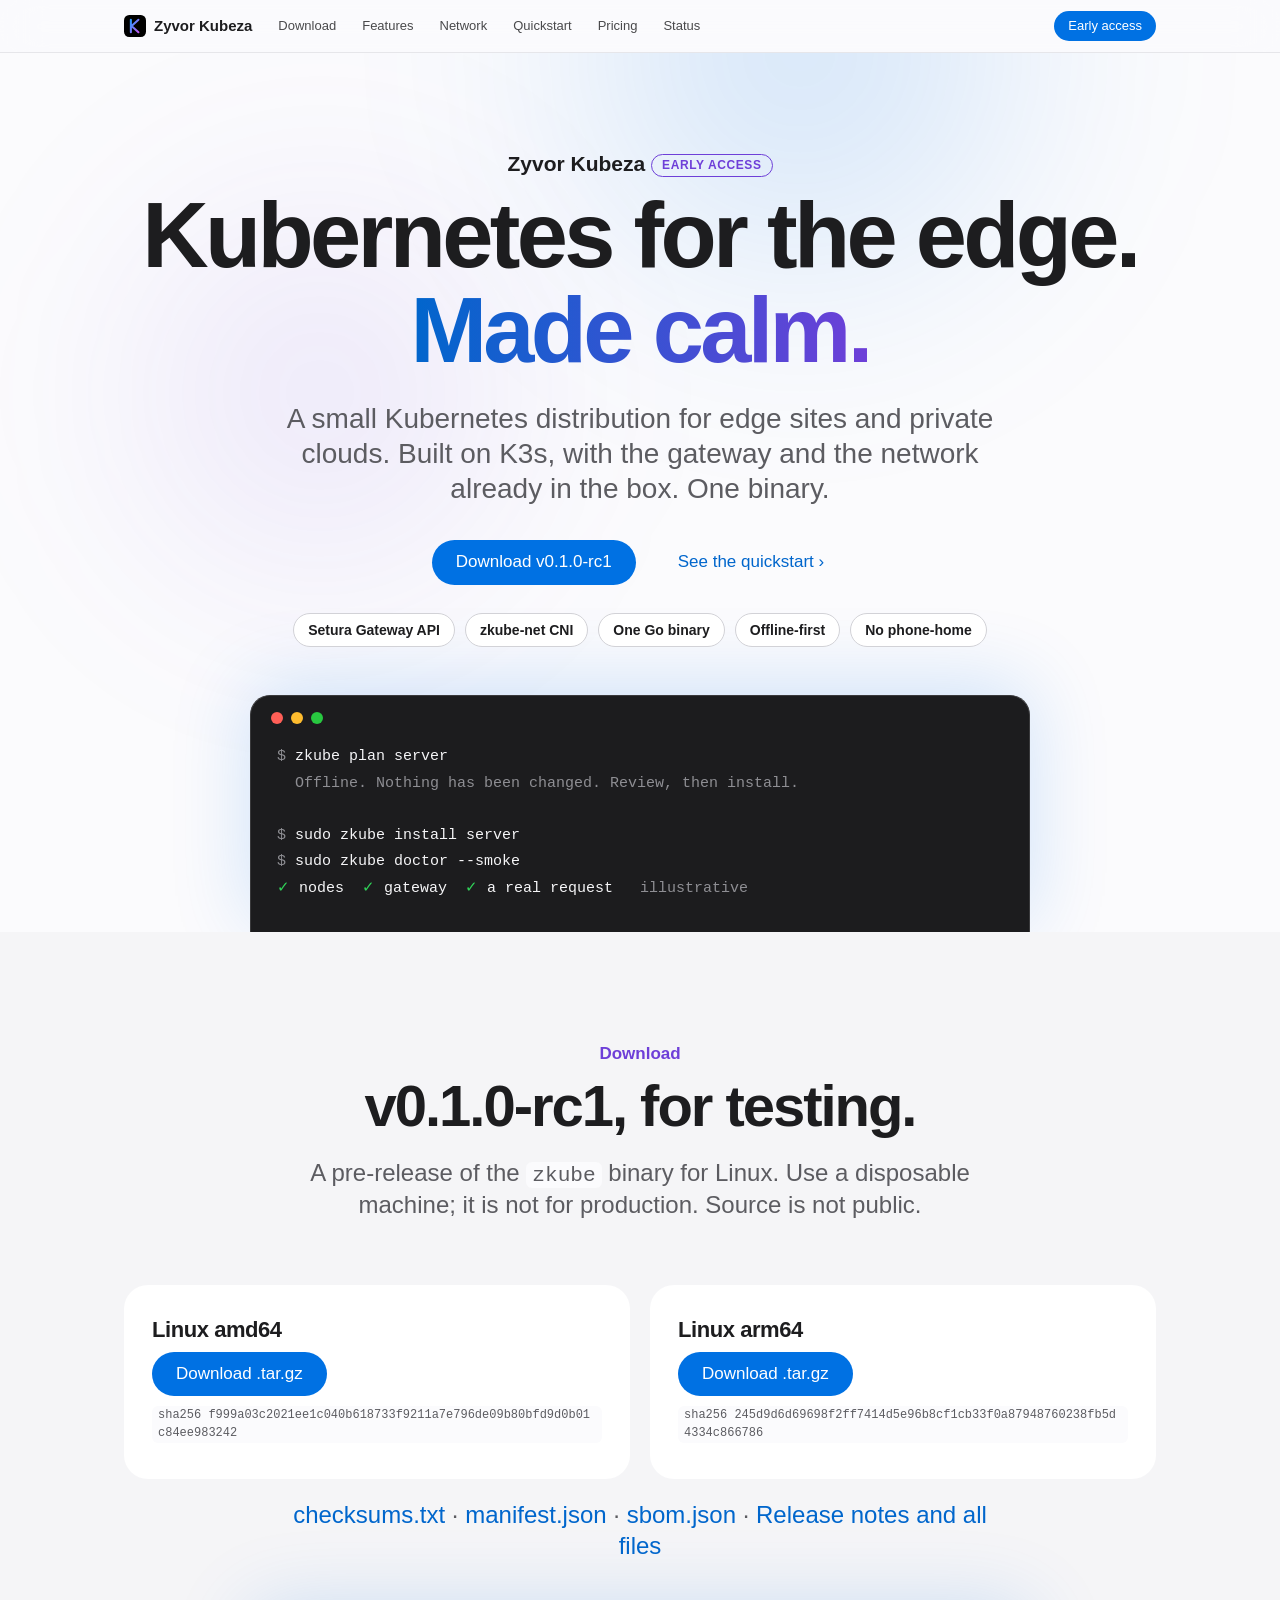
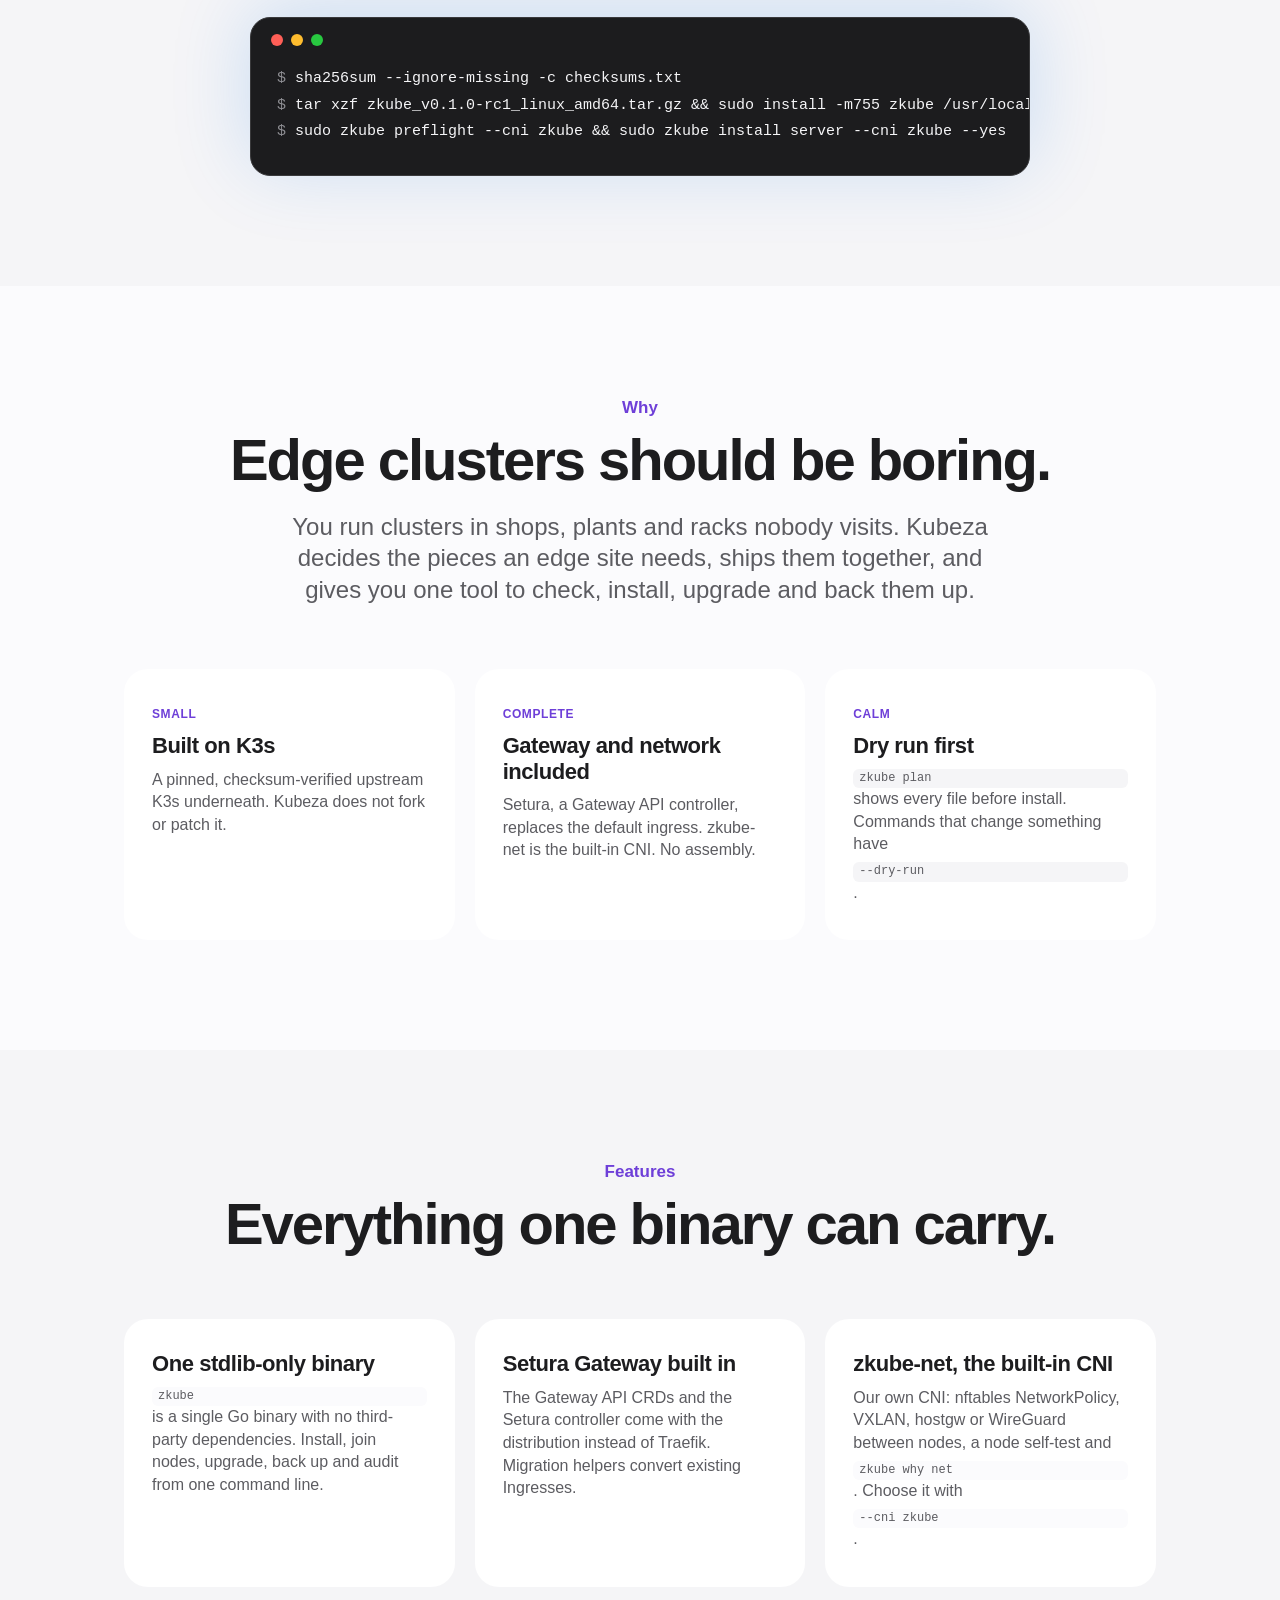
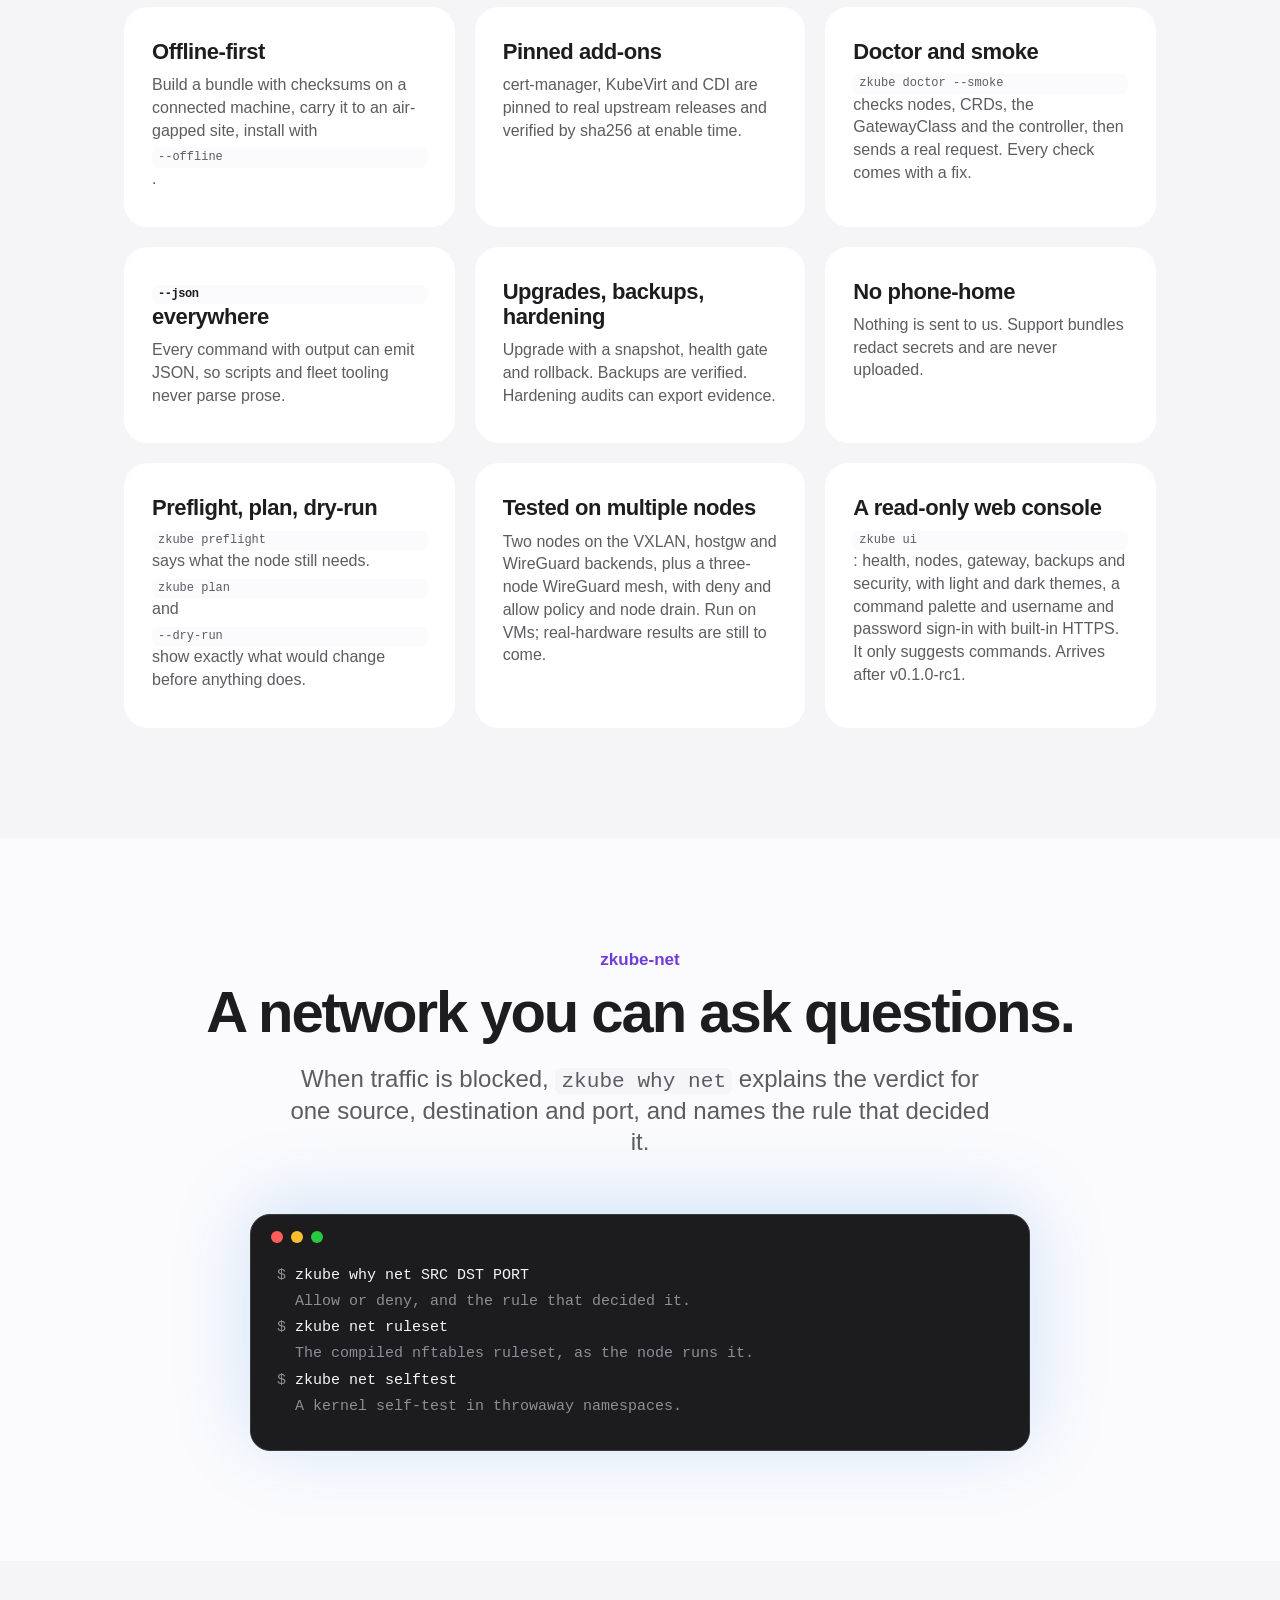
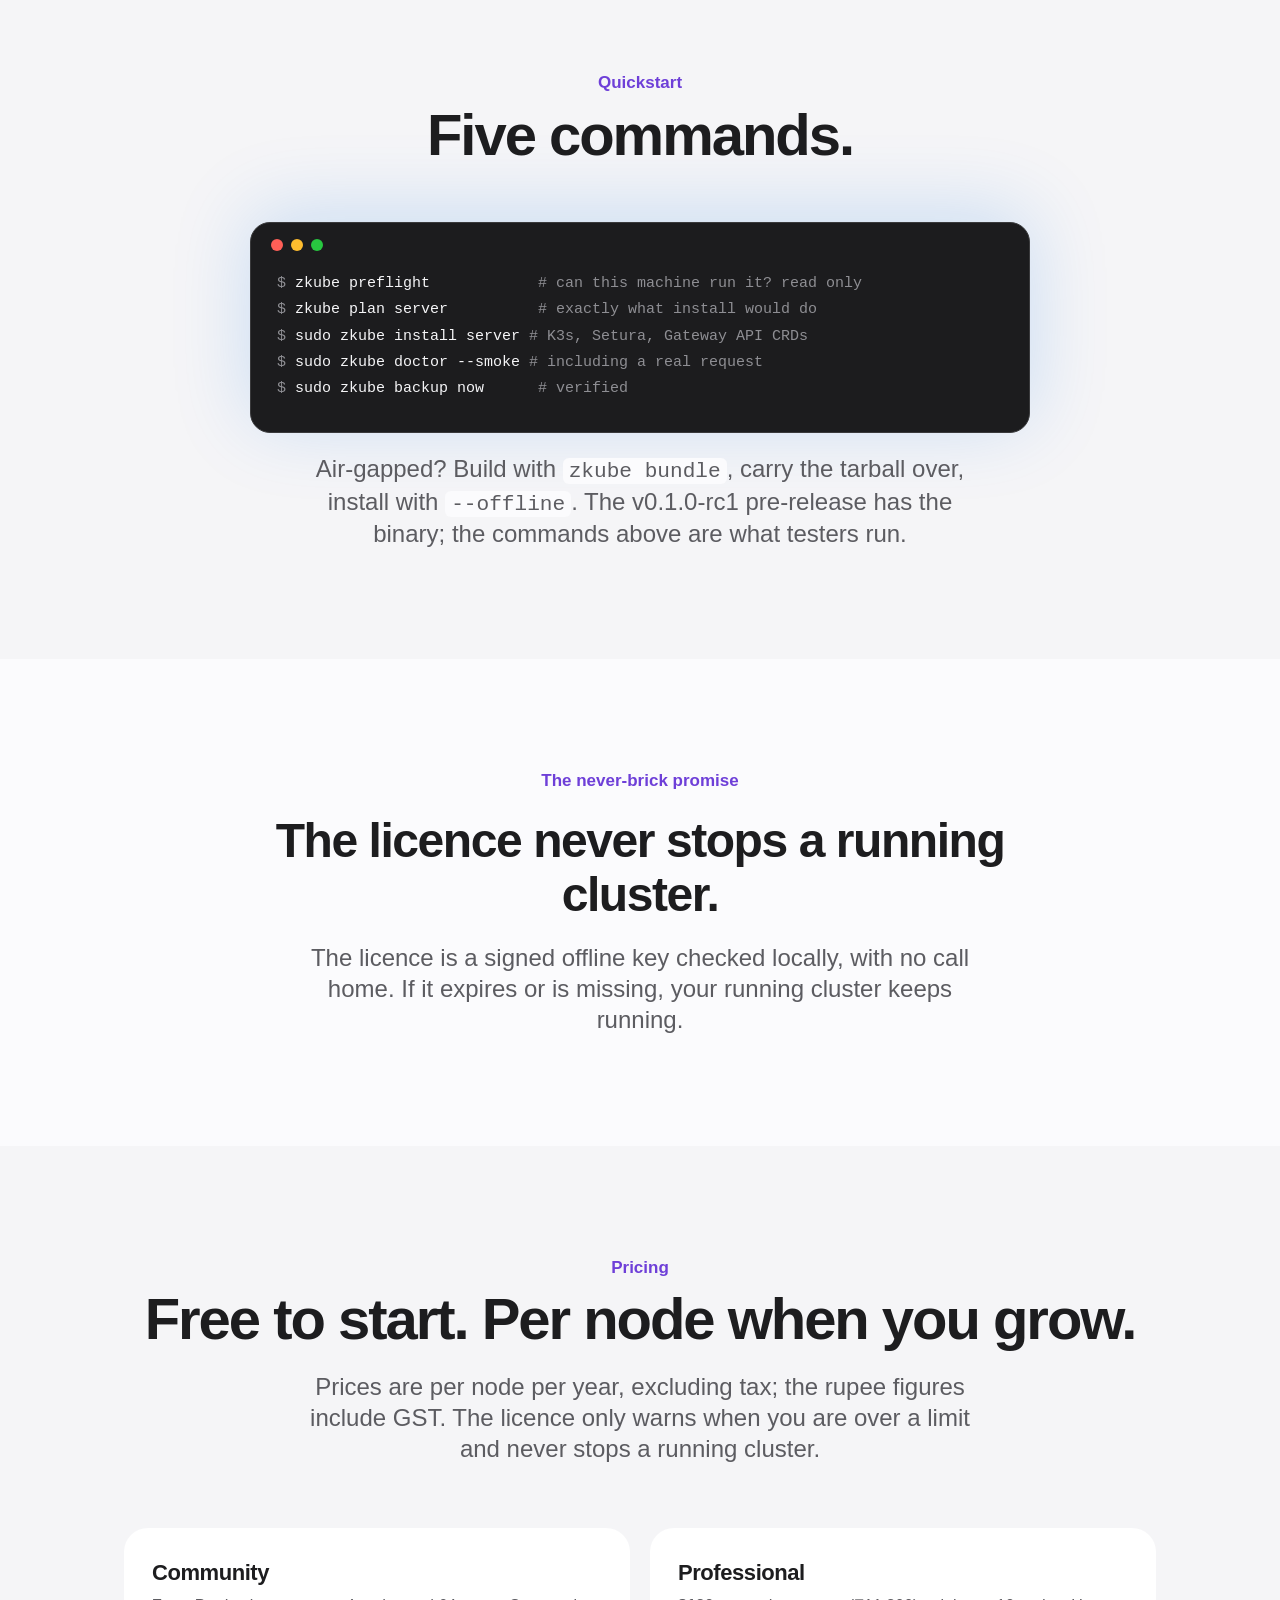
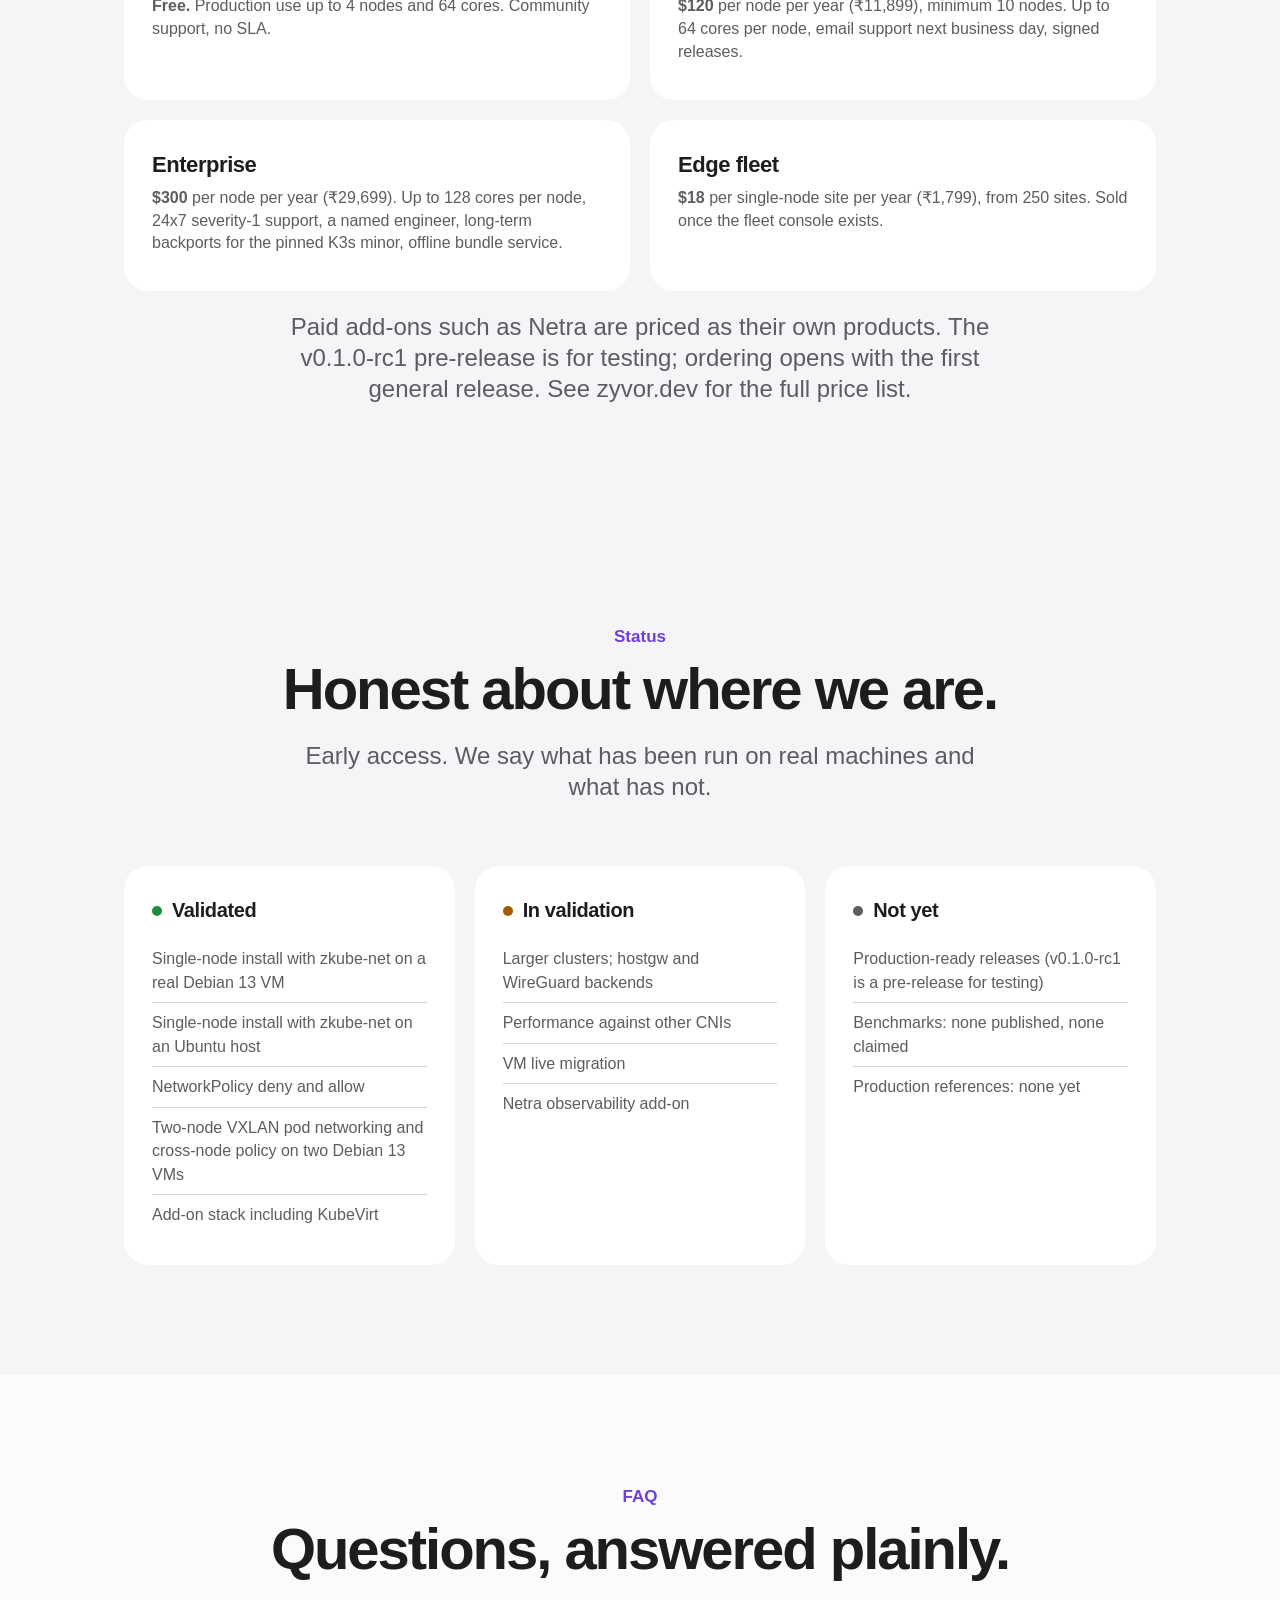
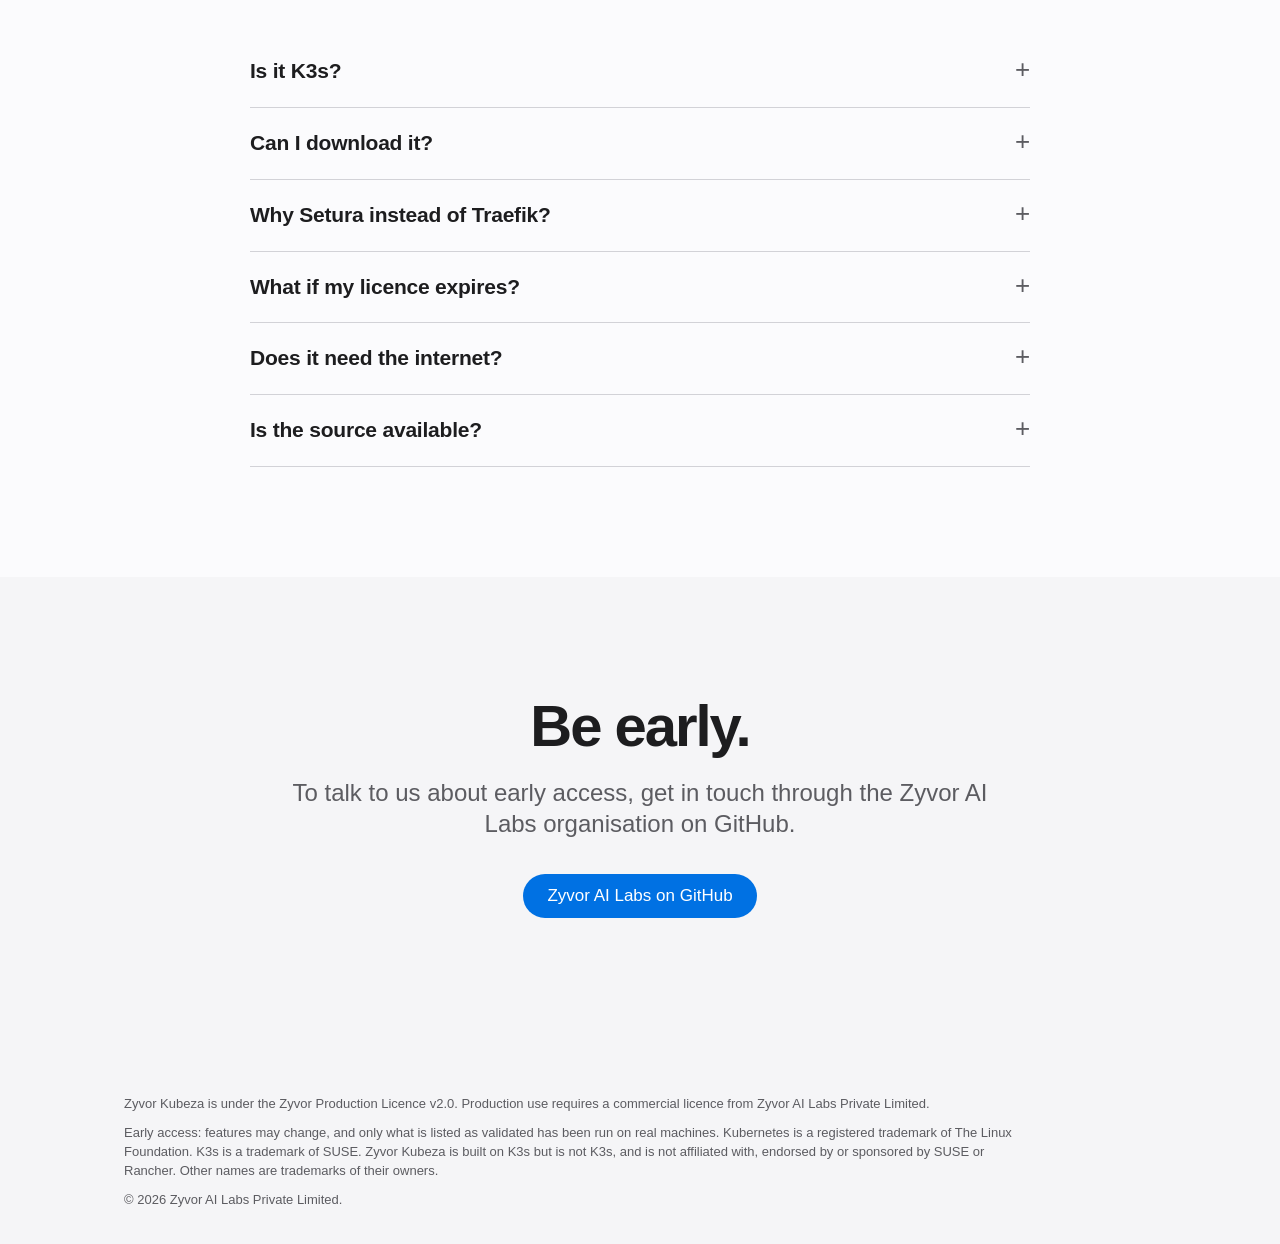
==== commit 7d3566db: "Features: backends, preflight and dry-run, multi-node results, the read-only console (after rc1) Co-" ====
--- a/docs/index.html
+++ b/docs/index.html
@@ -92,13 +92,16 @@
 <div class="grid">
 <div class="card reveal"><h3>One stdlib-only binary</h3><p><code>zkube</code> is a single Go binary with no third-party dependencies. Install, join nodes, upgrade, back up and audit from one command line.</p></div>
 <div class="card reveal"><h3>Setura Gateway built in</h3><p>The Gateway API CRDs and the Setura controller come with the distribution instead of Traefik. Migration helpers convert existing Ingresses.</p></div>
-<div class="card reveal"><h3>zkube-net, the built-in CNI</h3><p>Our own CNI with nftables NetworkPolicy enforcement and a node self-test. Choose it with <code>--cni zkube</code>.</p></div>
+<div class="card reveal"><h3>zkube-net, the built-in CNI</h3><p>Our own CNI: nftables NetworkPolicy, VXLAN, hostgw or WireGuard between nodes, a node self-test and <code>zkube why net</code>. Choose it with <code>--cni zkube</code>.</p></div>
 <div class="card reveal"><h3>Offline-first</h3><p>Build a bundle with checksums on a connected machine, carry it to an air-gapped site, install with <code>--offline</code>.</p></div>
 <div class="card reveal"><h3>Pinned add-ons</h3><p>cert-manager, KubeVirt and CDI are pinned to real upstream releases and verified by sha256 at enable time.</p></div>
 <div class="card reveal"><h3>Doctor and smoke</h3><p><code>zkube doctor --smoke</code> checks nodes, CRDs, the GatewayClass and the controller, then sends a real request. Every check comes with a fix.</p></div>
 <div class="card reveal"><h3><code>--json</code> everywhere</h3><p>Every command with output can emit JSON, so scripts and fleet tooling never parse prose.</p></div>
 <div class="card reveal"><h3>Upgrades, backups, hardening</h3><p>Upgrade with a snapshot, health gate and rollback. Backups are verified. Hardening audits can export evidence.</p></div>
 <div class="card reveal"><h3>No phone-home</h3><p>Nothing is sent to us. Support bundles redact secrets and are never uploaded.</p></div>
+<div class="card reveal"><h3>Preflight, plan, dry-run</h3><p><code>zkube preflight</code> says what the node still needs. <code>zkube plan</code> and <code>--dry-run</code> show exactly what would change before anything does.</p></div>
+<div class="card reveal"><h3>Tested on multiple nodes</h3><p>Two nodes on the VXLAN, hostgw and WireGuard backends, plus a three-node WireGuard mesh, with deny and allow policy and node drain. Run on VMs; real-hardware results are still to come.</p></div>
+<div class="card reveal"><h3>A read-only web console</h3><p><code>zkube ui</code>: health, nodes, gateway, backups and security, with light and dark themes, a command palette and username and password sign-in with built-in HTTPS. It only suggests commands. Arrives after v0.1.0-rc1.</p></div>
 </div></div></section>
 
 <section id="network"><div class="wrap">
--- a/docs/assets/site.css
+++ b/docs/assets/site.css
@@ -126,3 +126,6 @@
 @media(max-width:900px){.stat{grid-template-columns:1fr}}
 .net{max-width:780px;margin:56px auto 0}
 .net .terminal{margin:0;border-bottom:1px solid #3a3a3c;border-radius:20px}
+
+.card code{display:block;margin-top:6px;font-size:12px;line-height:1.45;word-break:break-all;overflow-wrap:anywhere;white-space:normal}
+.grid>.card{min-width:0}
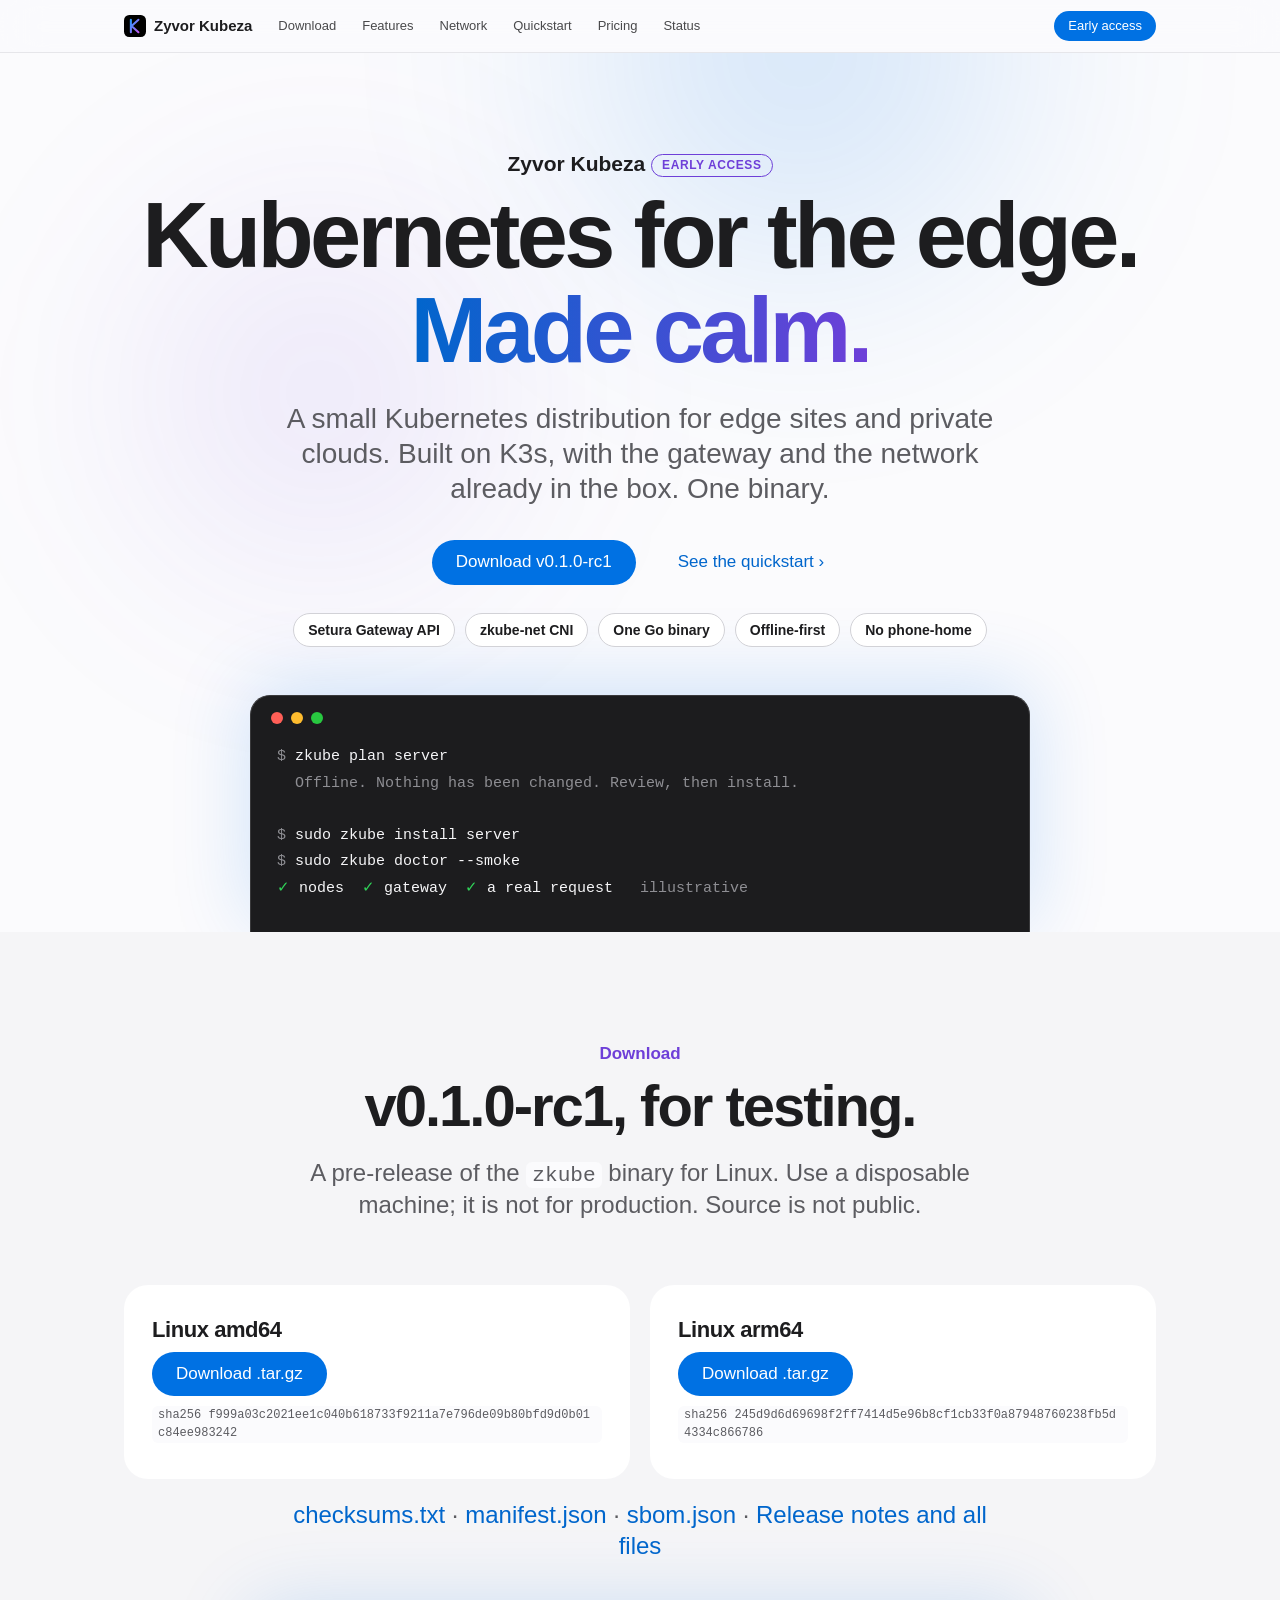
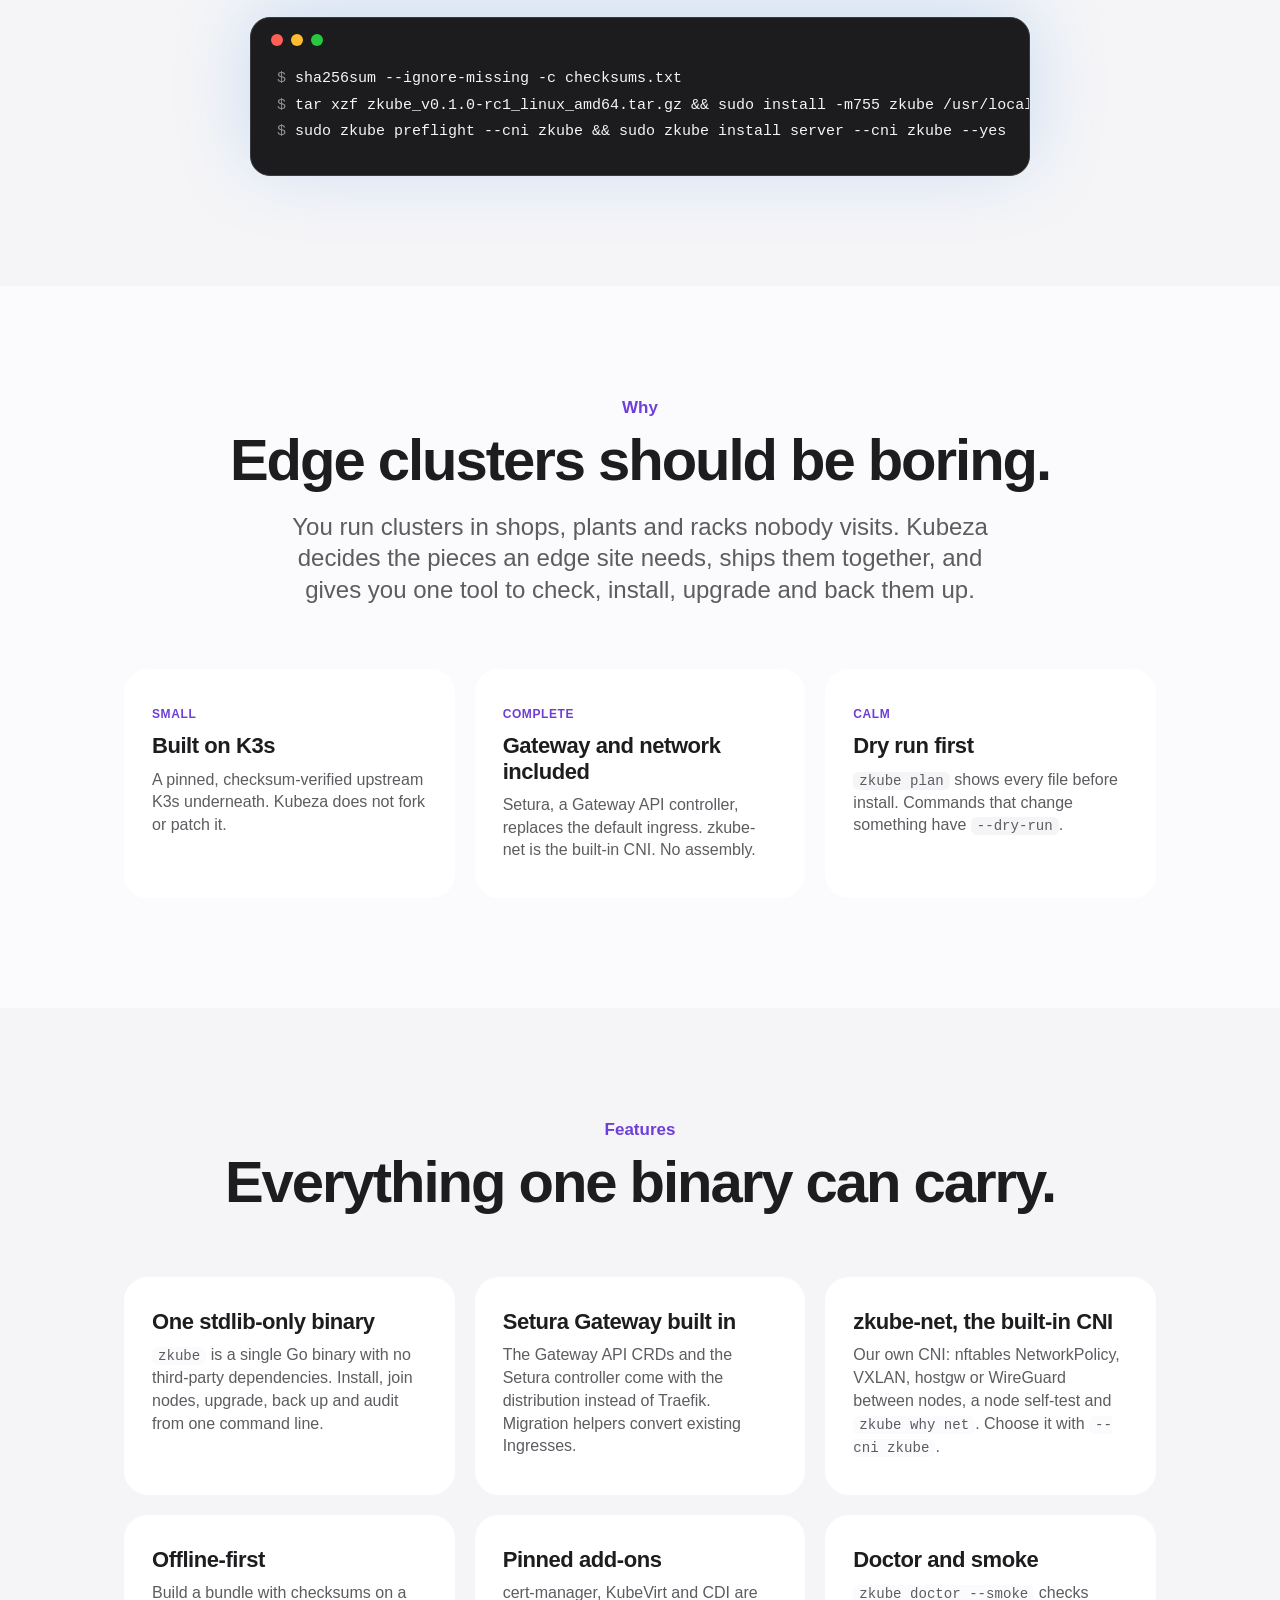
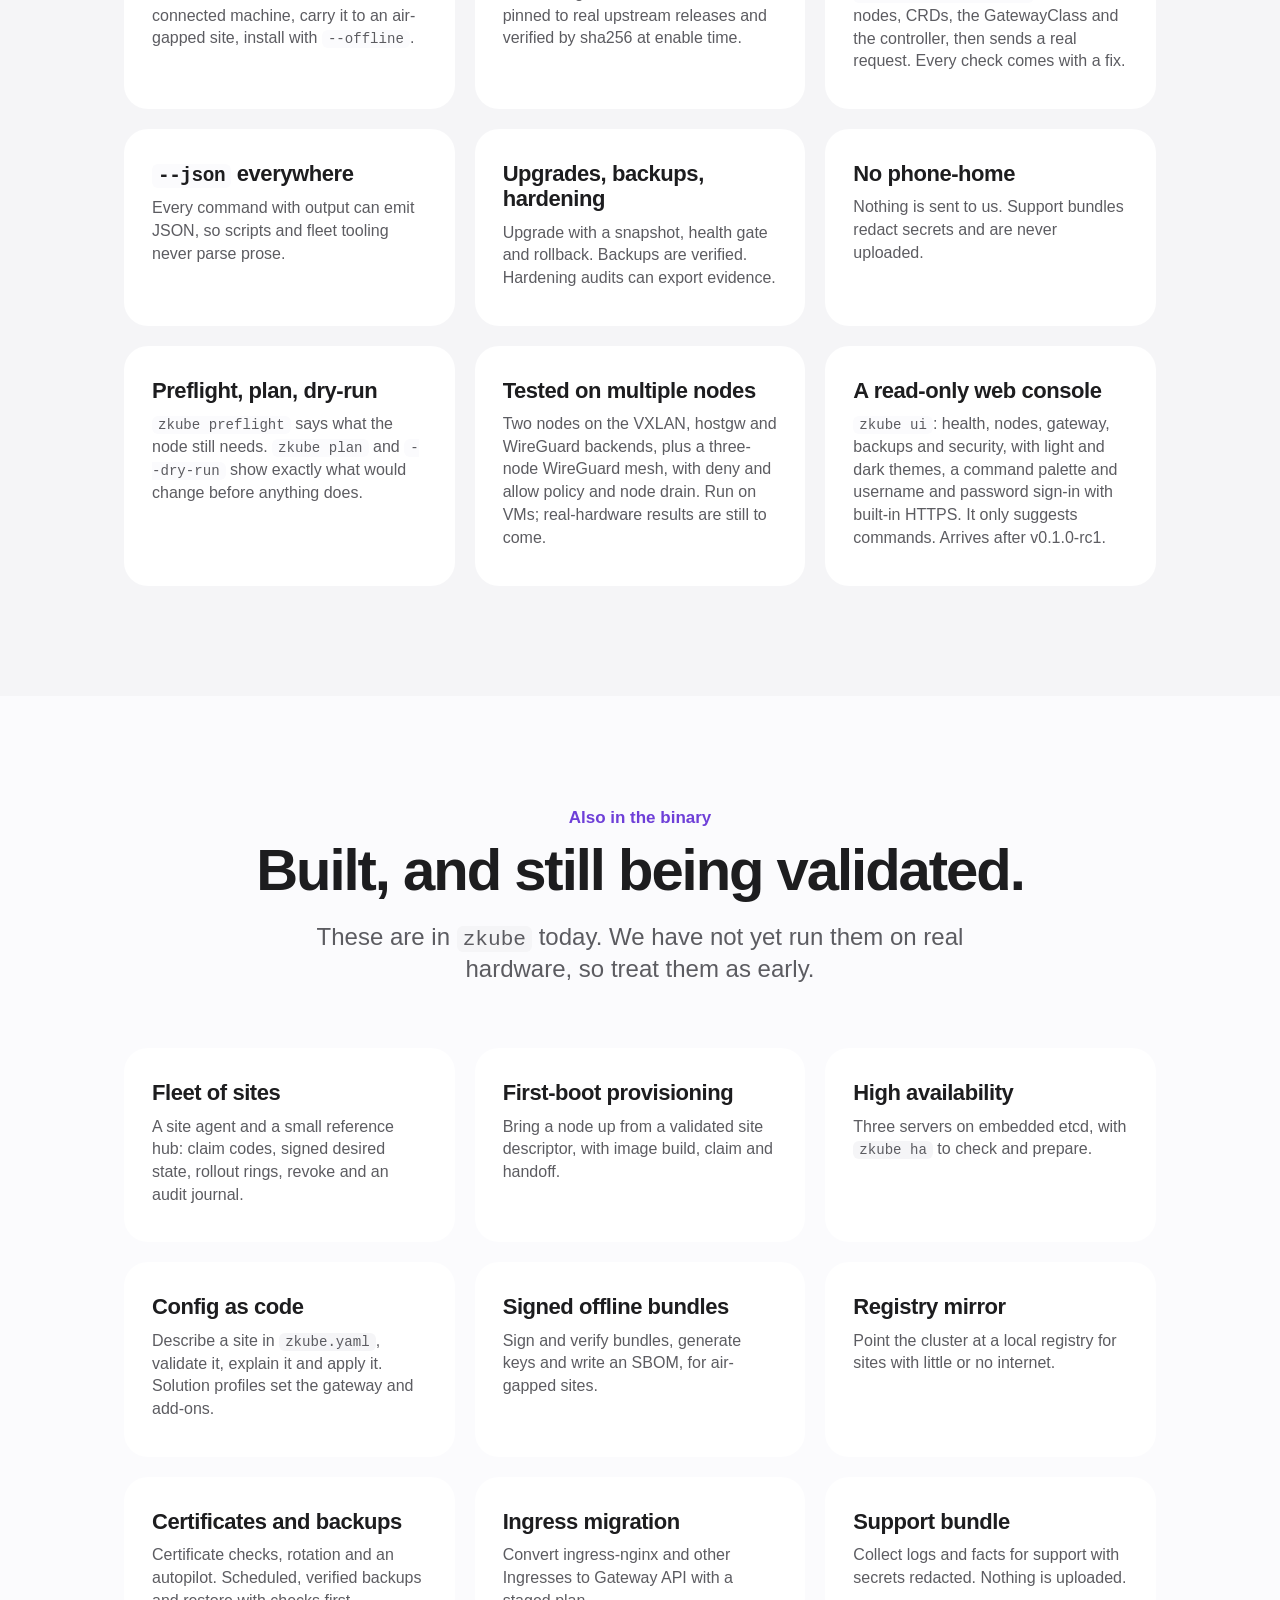
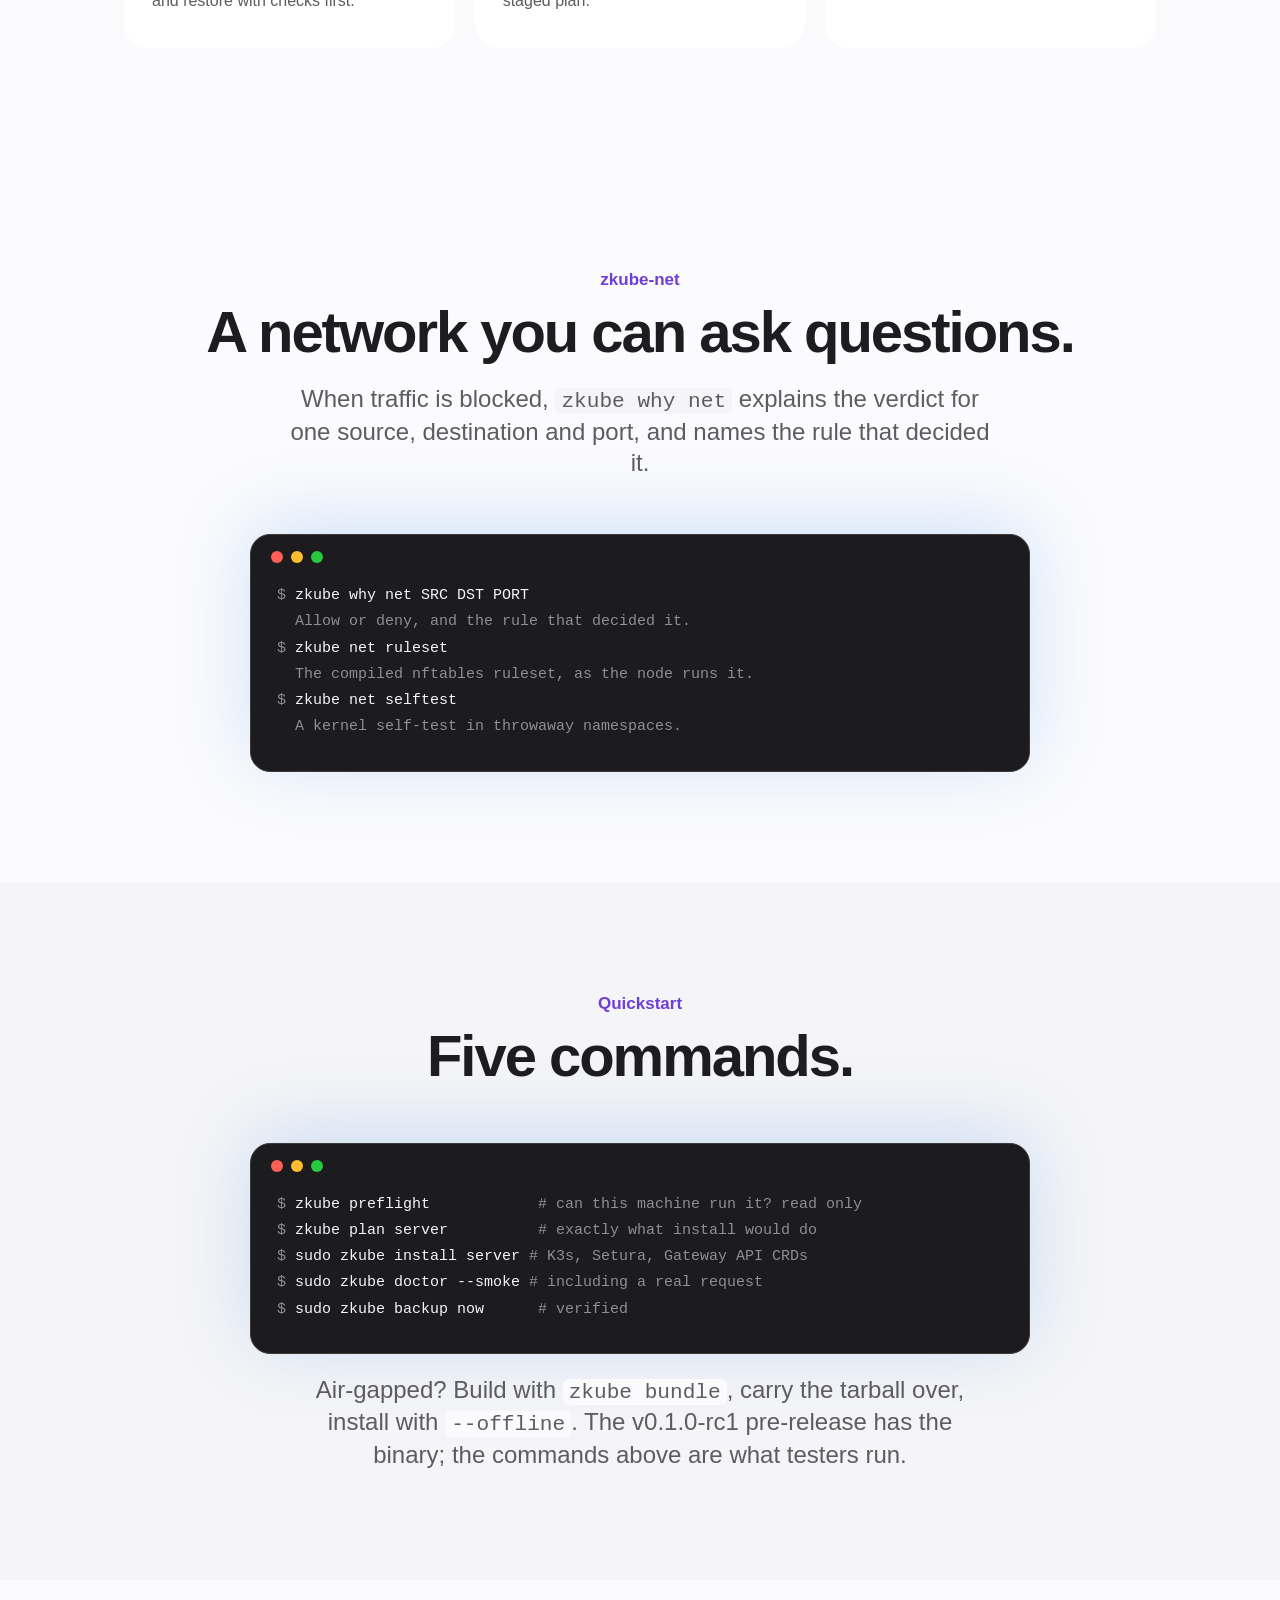
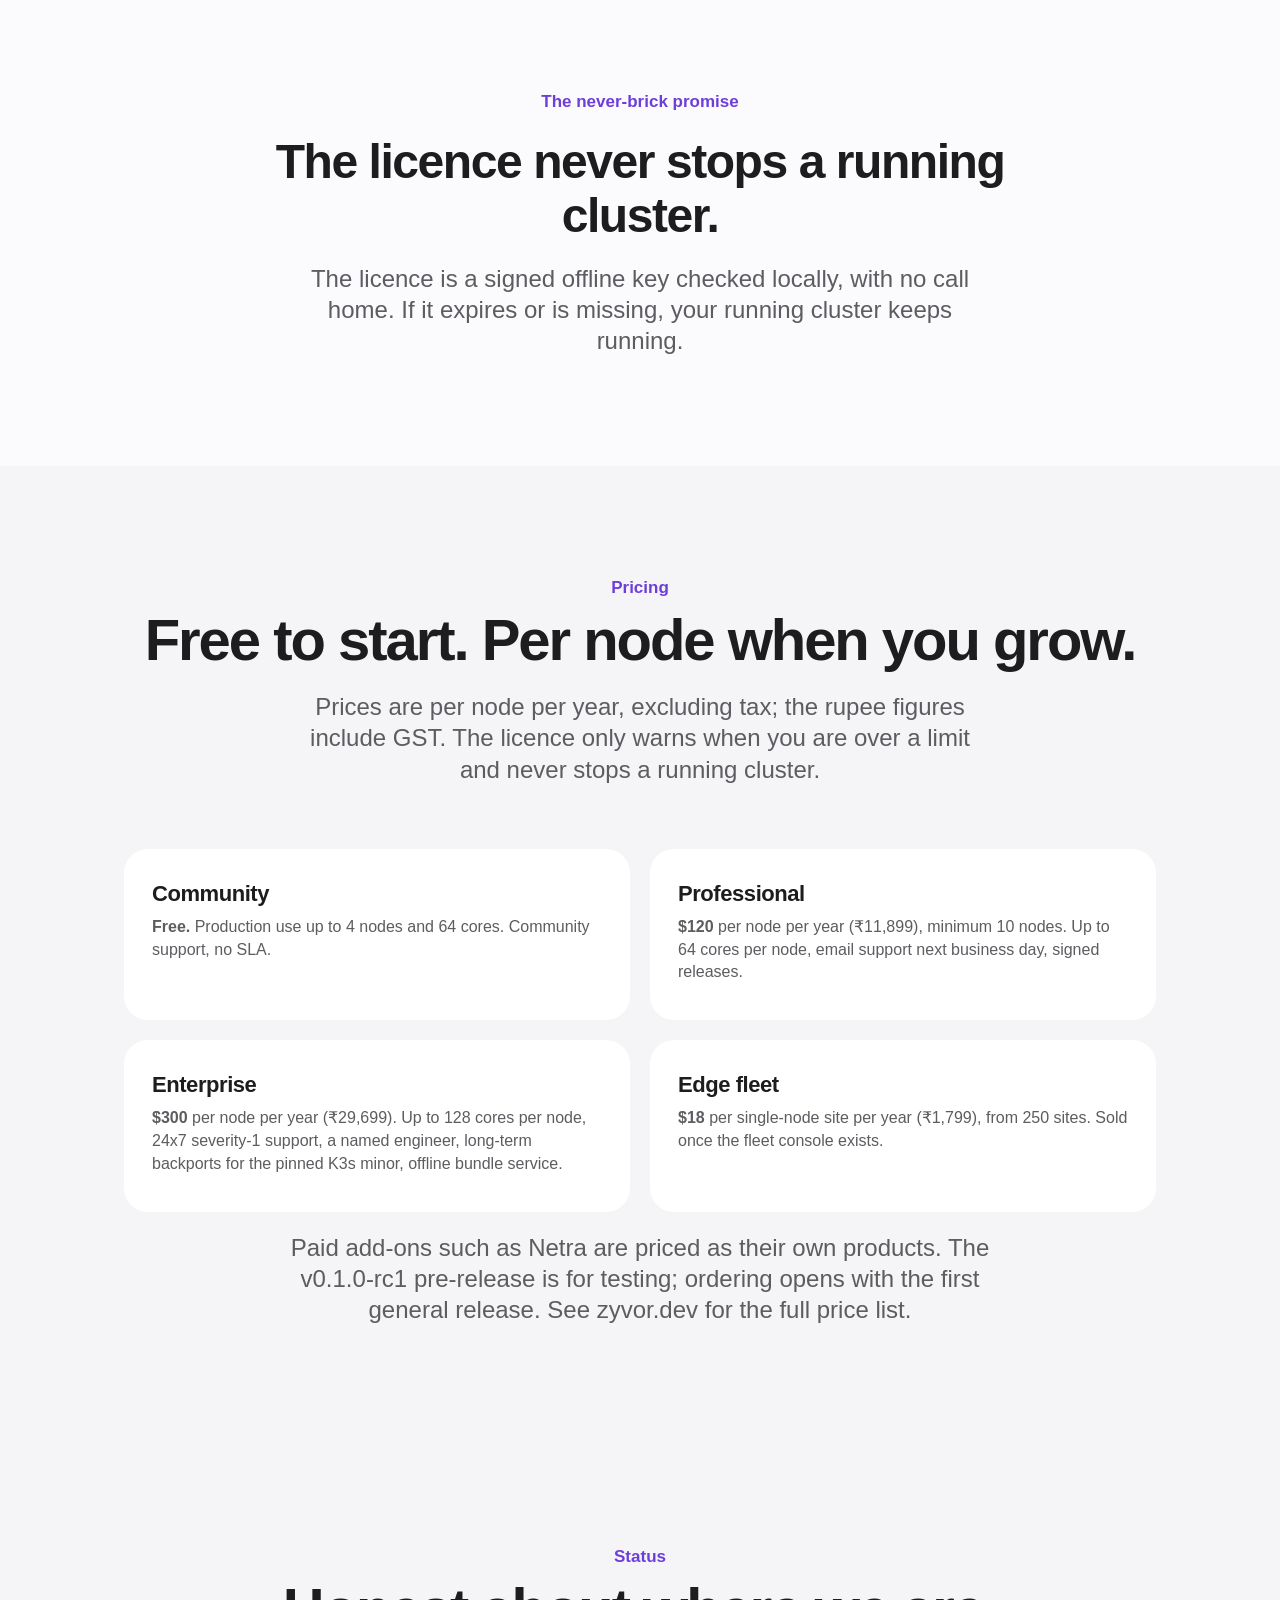
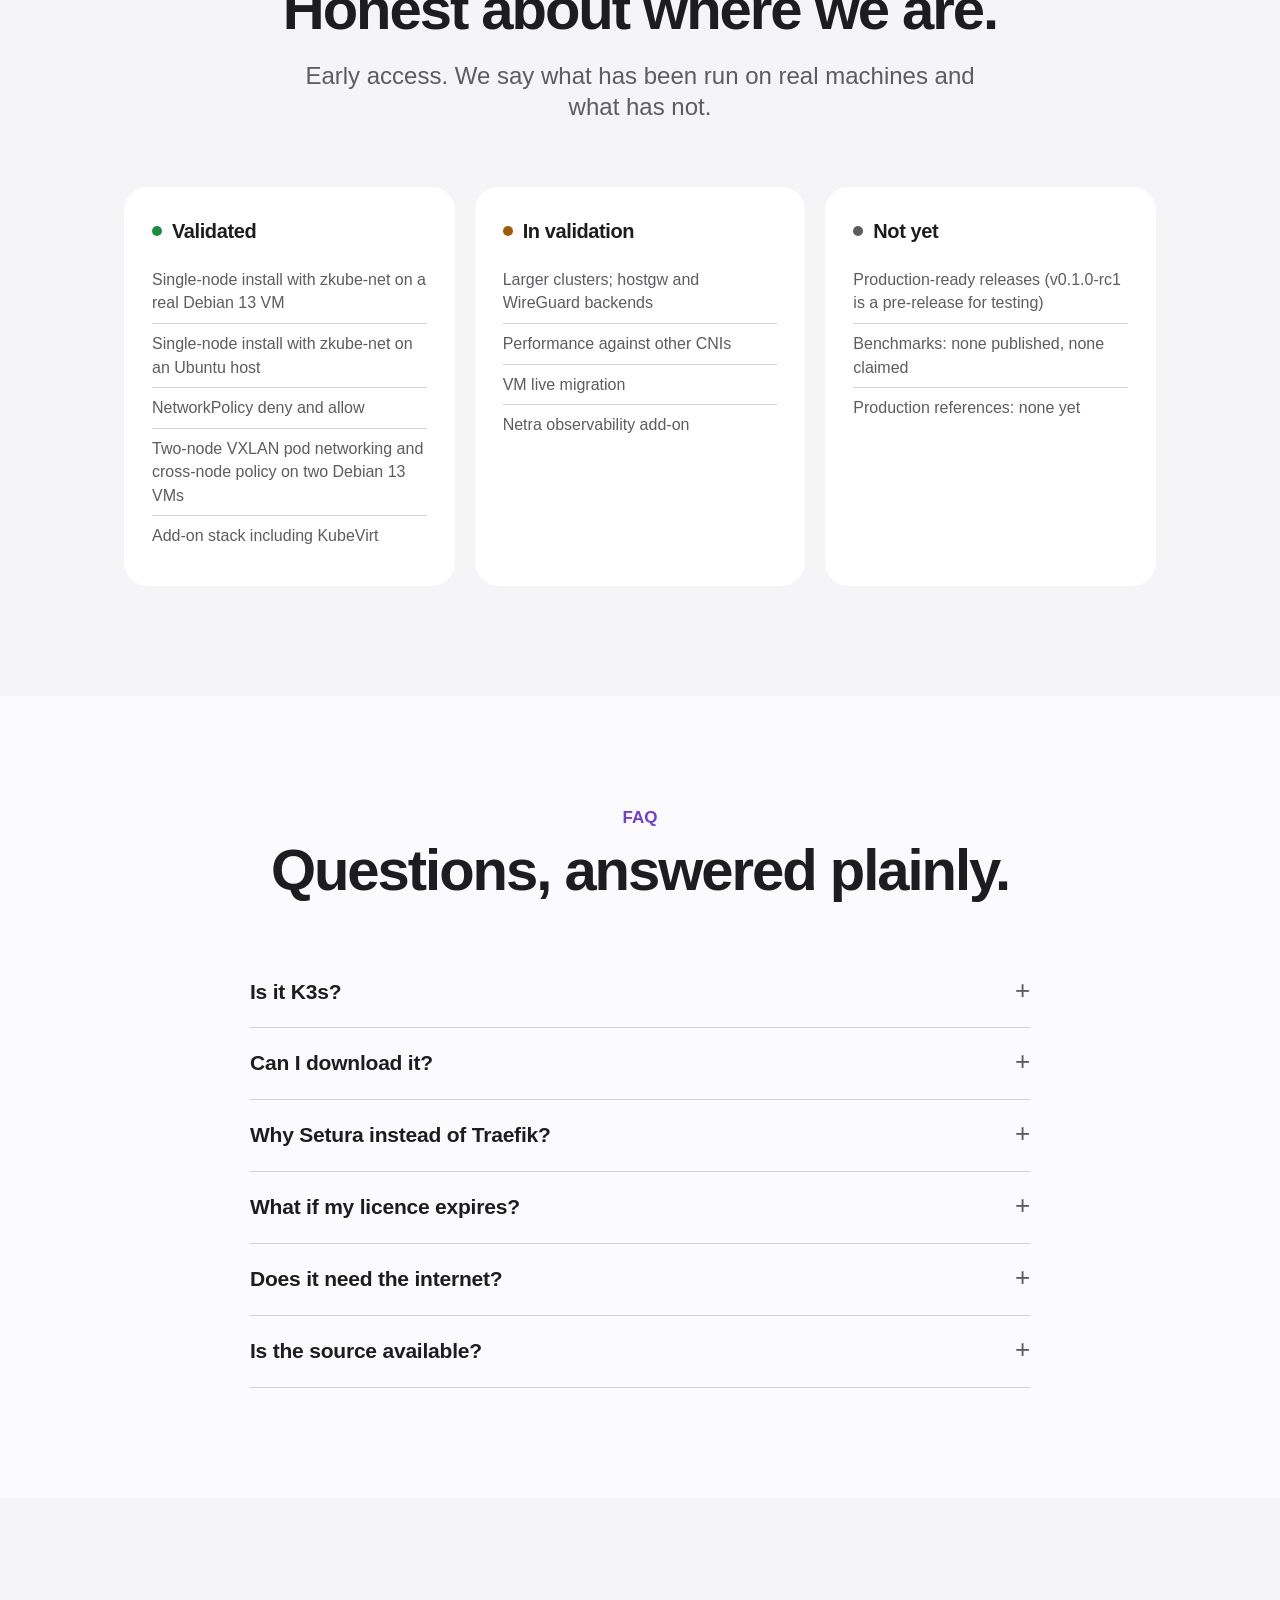
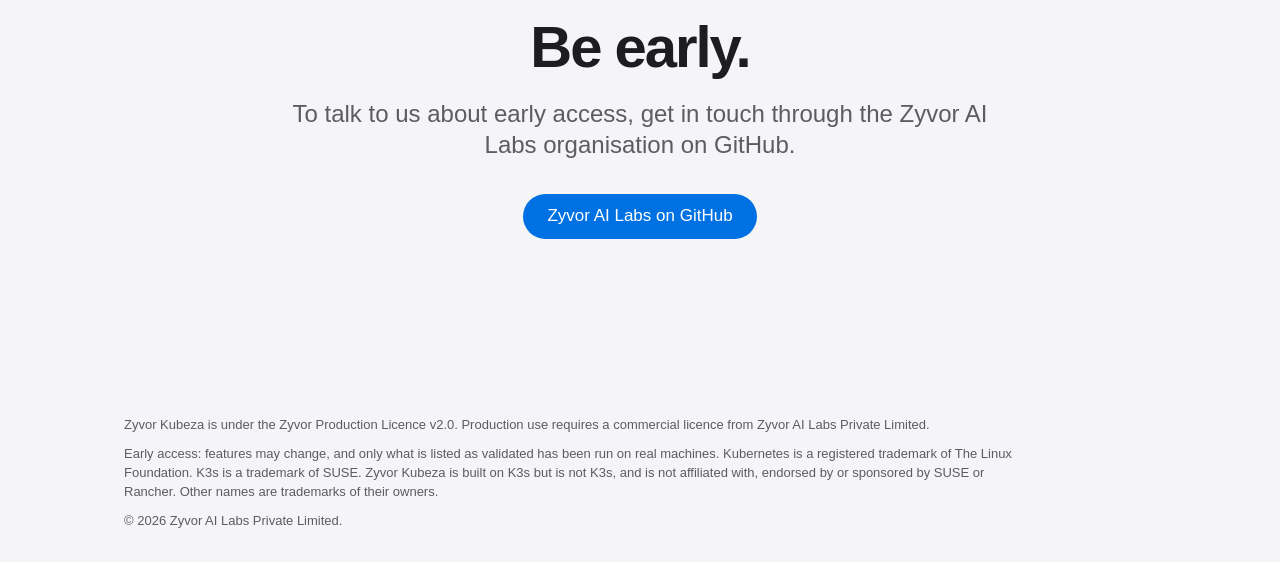
==== commit 197b46a3: "Site and README: features that are built but not yet validated Co-Authored-By: Claude Sonnet 5.5 <no" ====
--- a/docs/index.html
+++ b/docs/index.html
@@ -104,6 +104,23 @@
 <div class="card reveal"><h3>A read-only web console</h3><p><code>zkube ui</code>: health, nodes, gateway, backups and security, with light and dark themes, a command palette and username and password sign-in with built-in HTTPS. It only suggests commands. Arrives after v0.1.0-rc1.</p></div>
 </div></div></section>
 
+<section id="more"><div class="wrap">
+<p class="kicker reveal">Also in the binary</p>
+<h2 class="reveal">Built, and still being validated.</h2>
+<p class="sub reveal">These are in <code>zkube</code> today. We have not yet run them on real hardware, so treat them as early.</p>
+<div class="grid">
+<div class="card reveal"><h3>Fleet of sites</h3><p>A site agent and a small reference hub: claim codes, signed desired state, rollout rings, revoke and an audit journal.</p></div>
+<div class="card reveal"><h3>First-boot provisioning</h3><p>Bring a node up from a validated site descriptor, with image build, claim and handoff.</p></div>
+<div class="card reveal"><h3>High availability</h3><p>Three servers on embedded etcd, with <code>zkube ha</code> to check and prepare.</p></div>
+<div class="card reveal"><h3>Config as code</h3><p>Describe a site in <code>zkube.yaml</code>, validate it, explain it and apply it. Solution profiles set the gateway and add-ons.</p></div>
+<div class="card reveal"><h3>Signed offline bundles</h3><p>Sign and verify bundles, generate keys and write an SBOM, for air-gapped sites.</p></div>
+<div class="card reveal"><h3>Registry mirror</h3><p>Point the cluster at a local registry for sites with little or no internet.</p></div>
+<div class="card reveal"><h3>Certificates and backups</h3><p>Certificate checks, rotation and an autopilot. Scheduled, verified backups and restore with checks first.</p></div>
+<div class="card reveal"><h3>Ingress migration</h3><p>Convert ingress-nginx and other Ingresses to Gateway API with a staged plan.</p></div>
+<div class="card reveal"><h3>Support bundle</h3><p>Collect logs and facts for support with secrets redacted. Nothing is uploaded.</p></div>
+</div>
+</div></section>
+
 <section id="network"><div class="wrap">
 <p class="kicker reveal">zkube-net</p>
 <h2 class="reveal">A network you can ask questions.</h2>
--- a/docs/assets/site.css
+++ b/docs/assets/site.css
@@ -127,5 +127,5 @@
 .net{max-width:780px;margin:56px auto 0}
 .net .terminal{margin:0;border-bottom:1px solid #3a3a3c;border-radius:20px}
 
-.card code{display:block;margin-top:6px;font-size:12px;line-height:1.45;word-break:break-all;overflow-wrap:anywhere;white-space:normal}
+#download .card code{display:block;margin-top:6px;font-size:12px;line-height:1.45;word-break:break-all;overflow-wrap:anywhere;white-space:normal}
 .grid>.card{min-width:0}
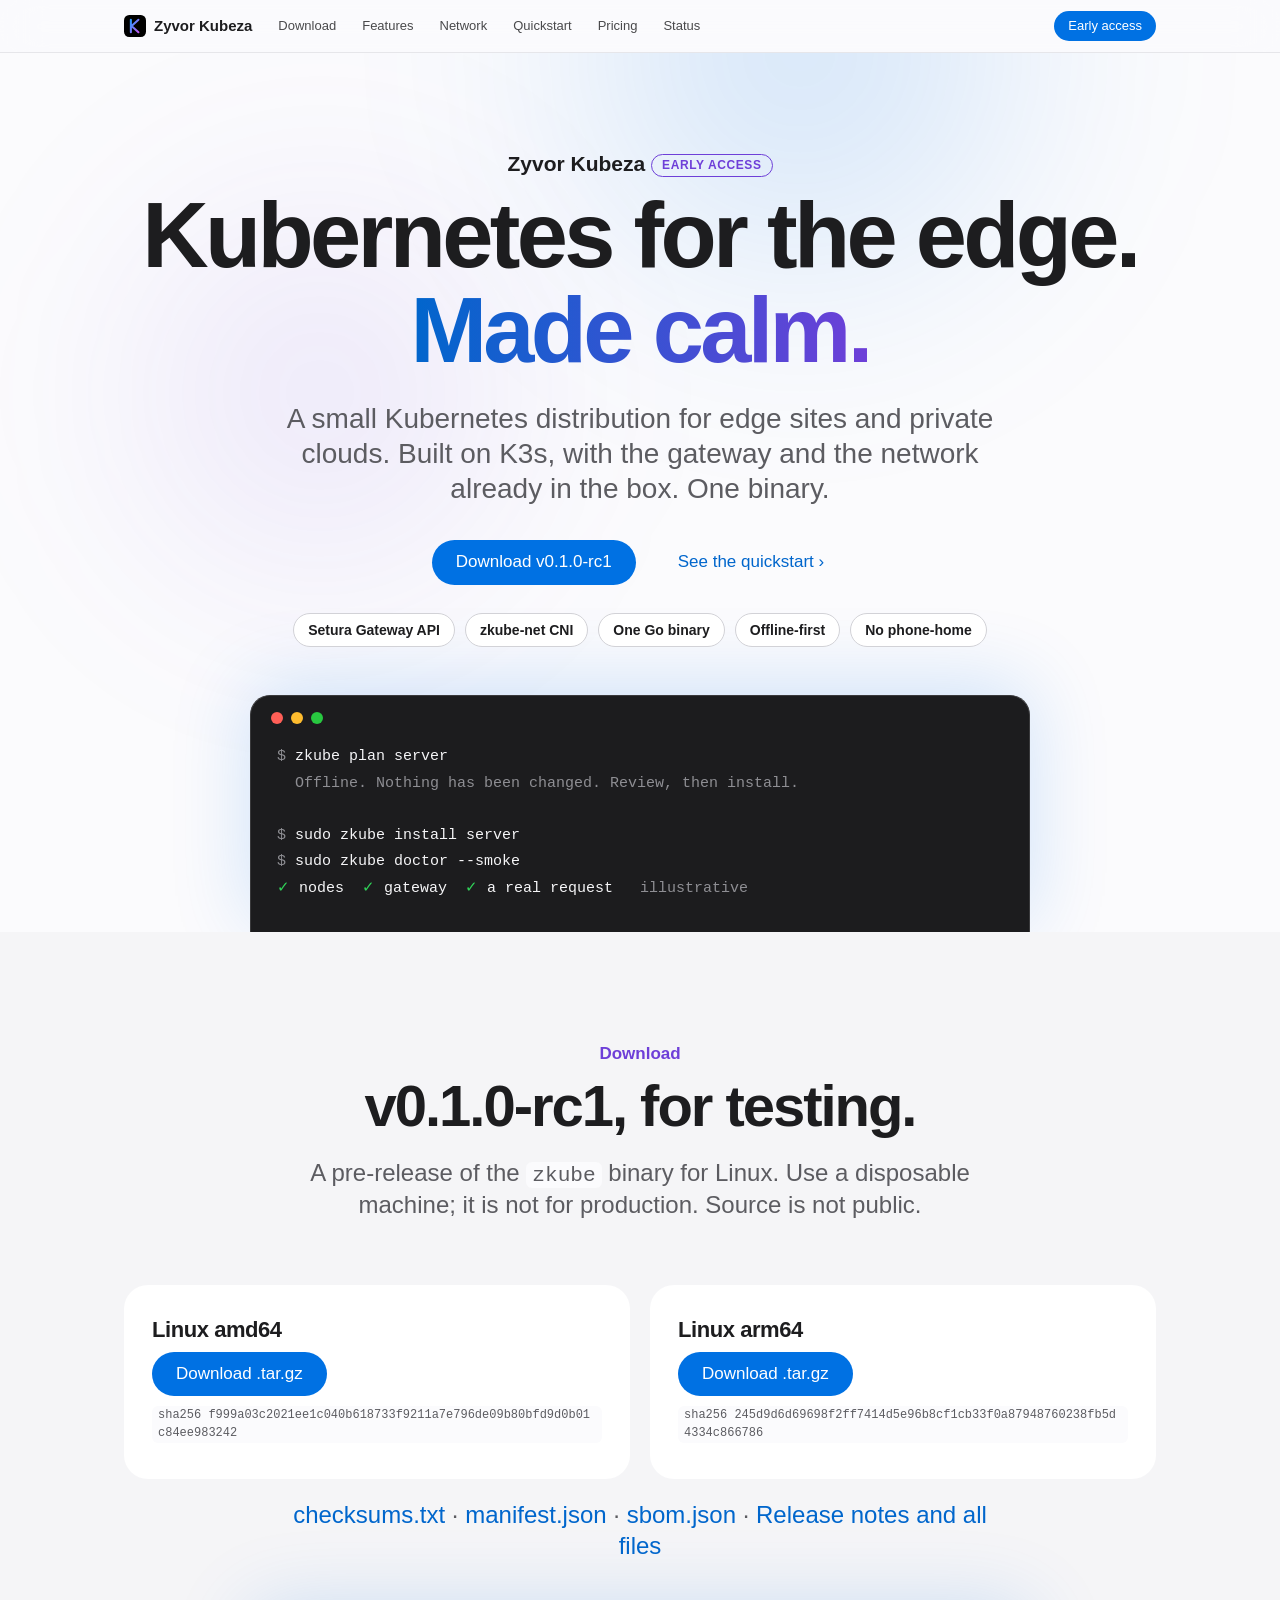
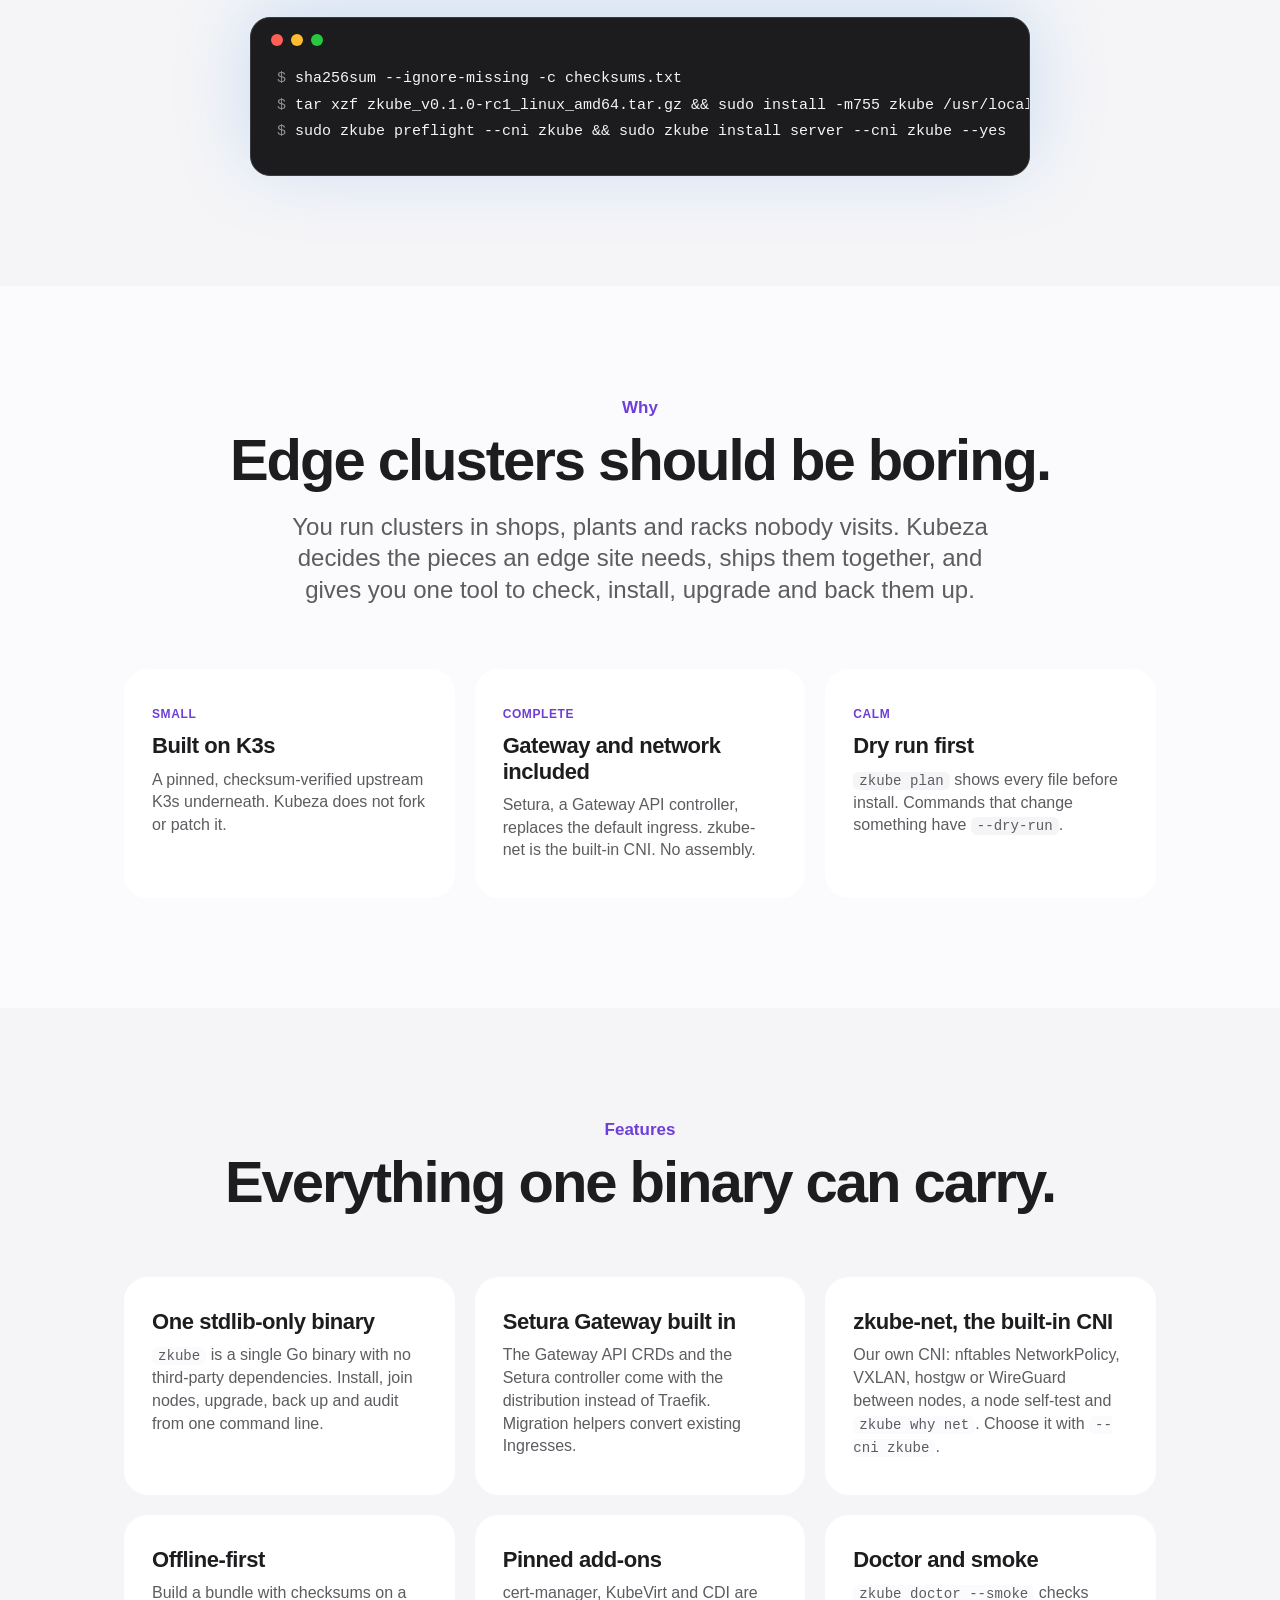
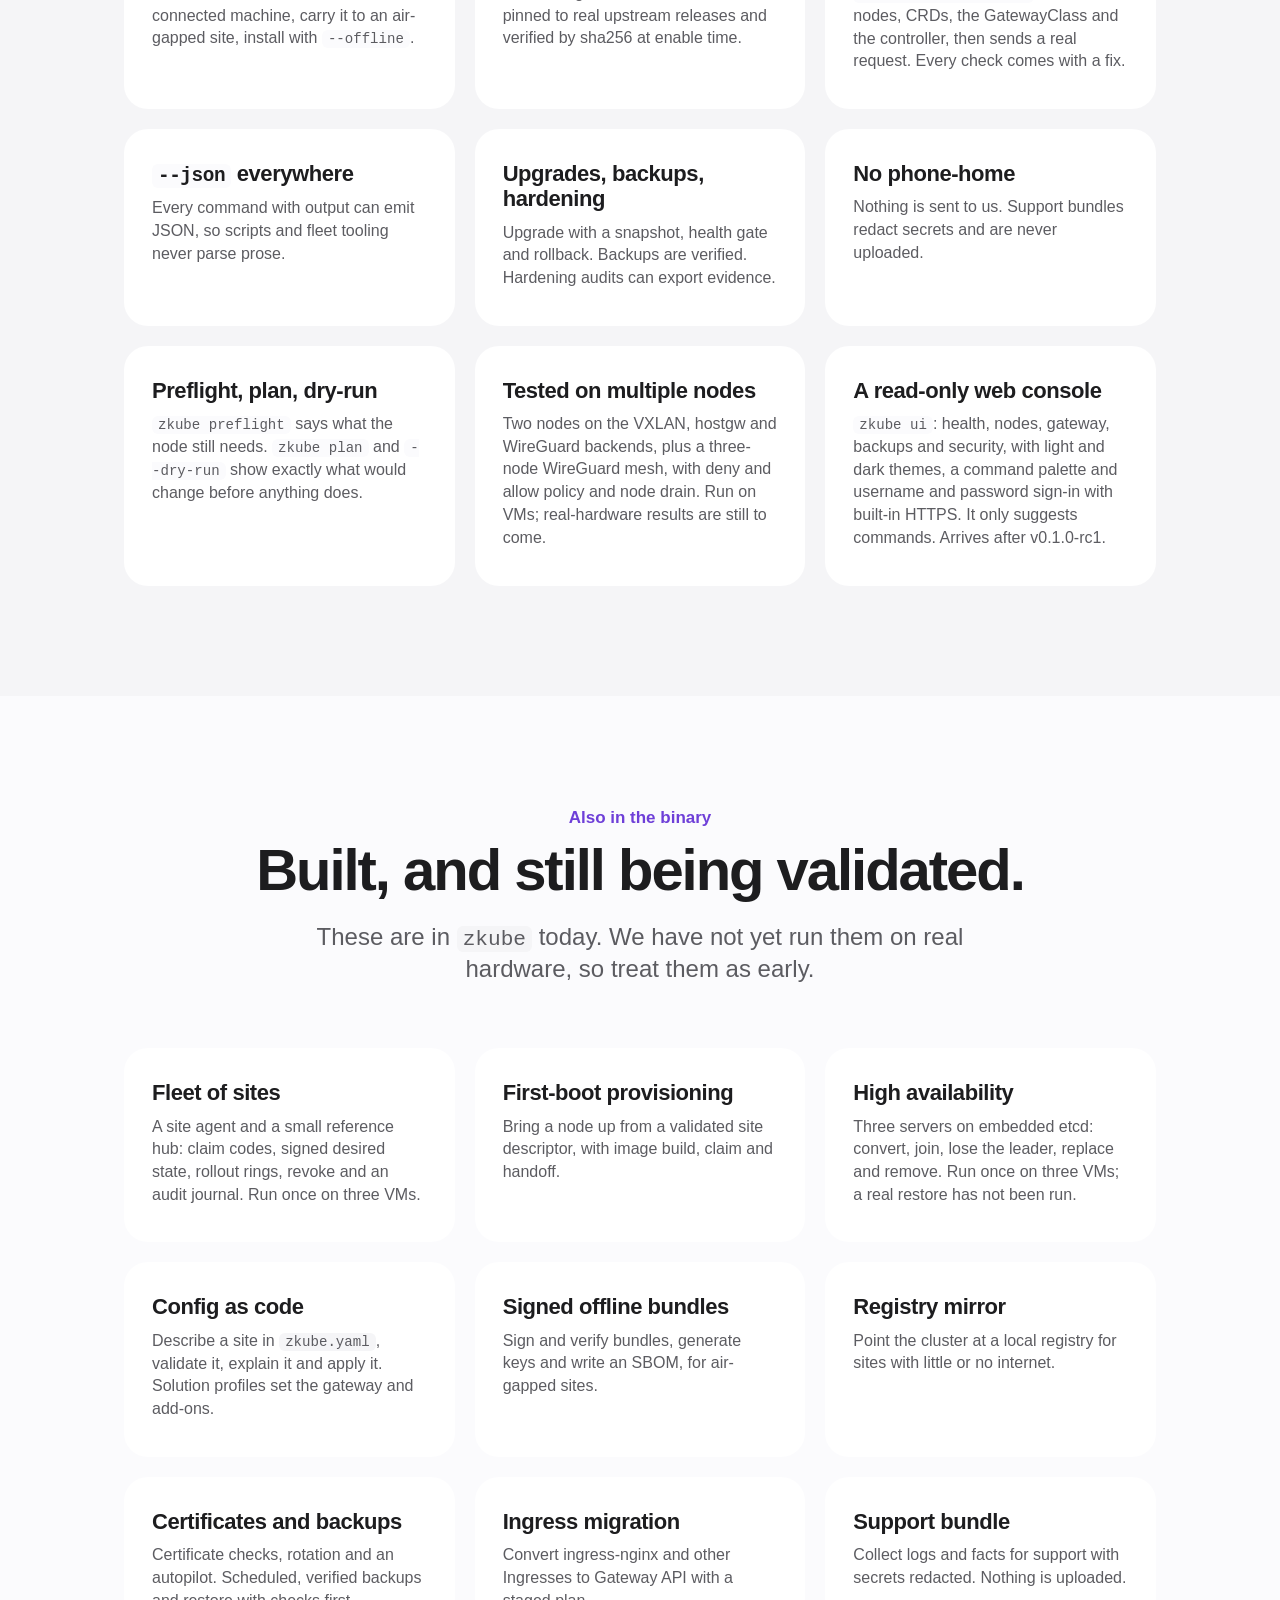
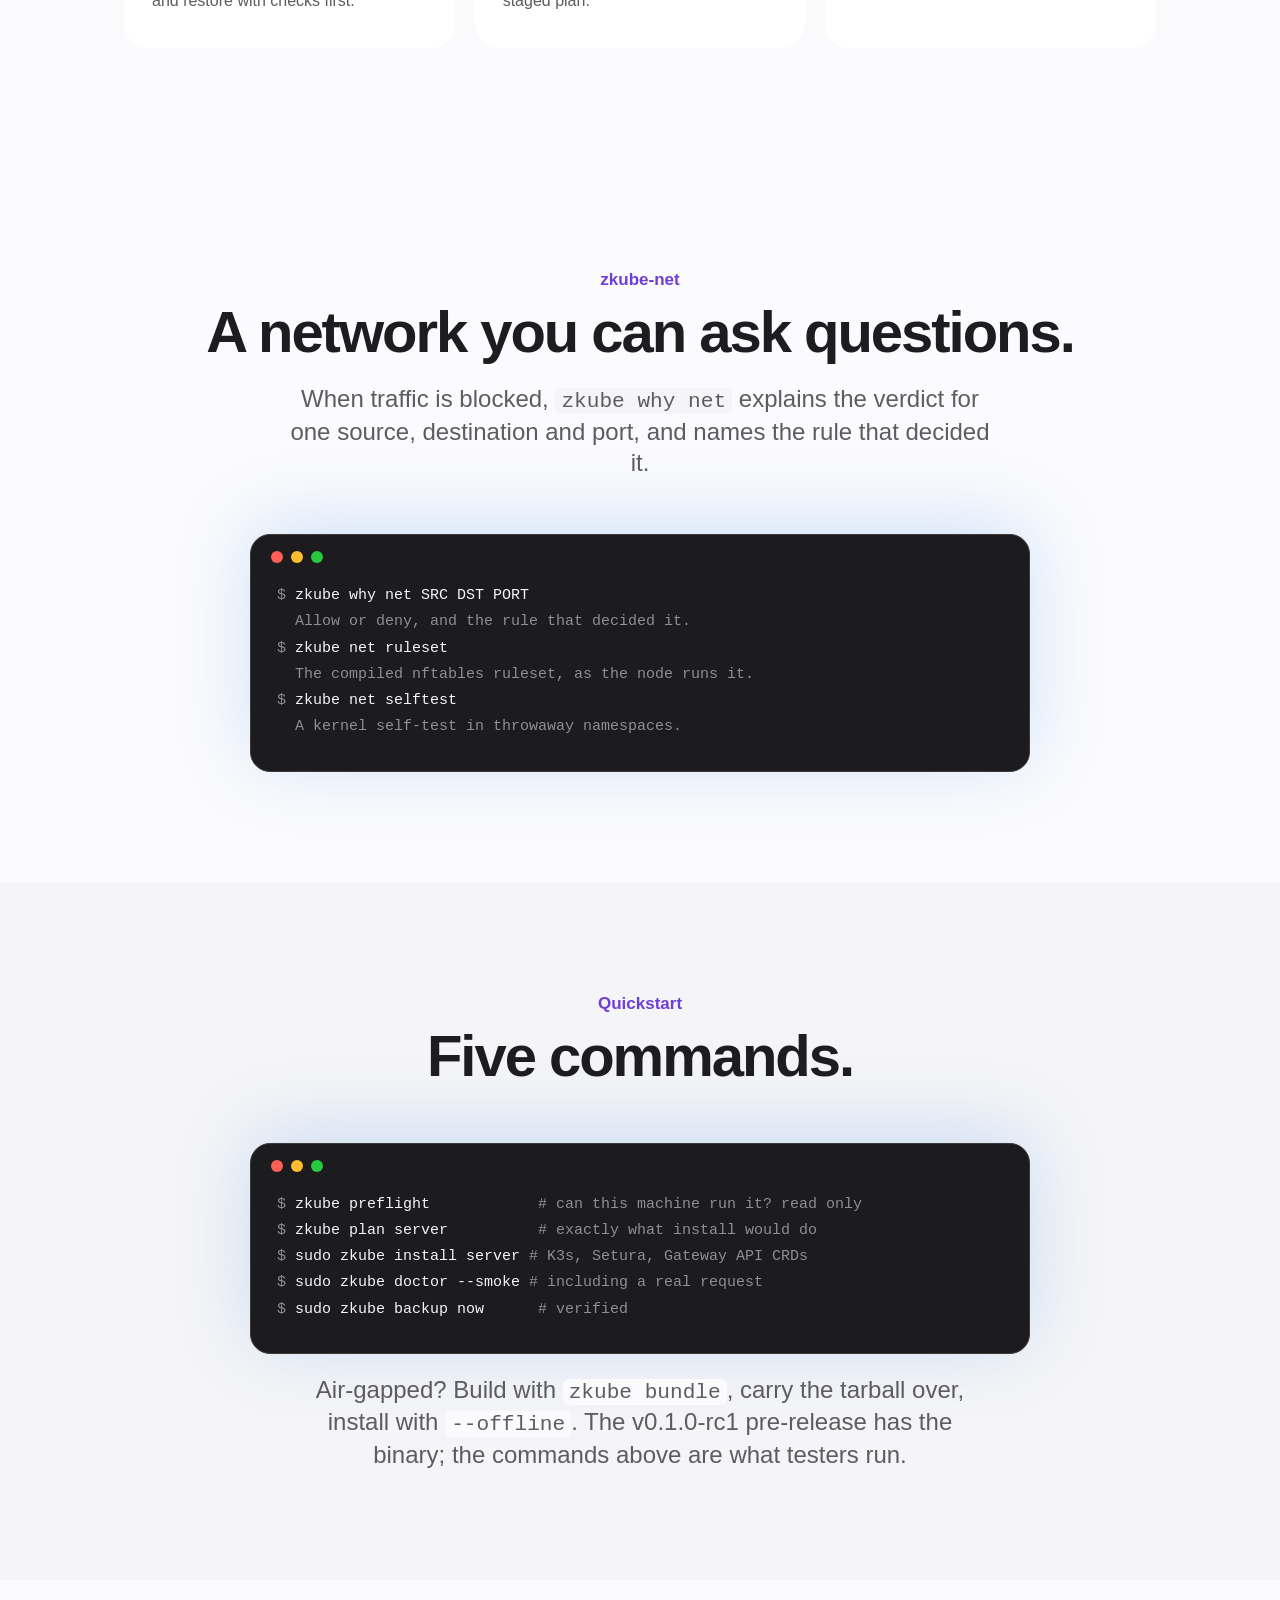
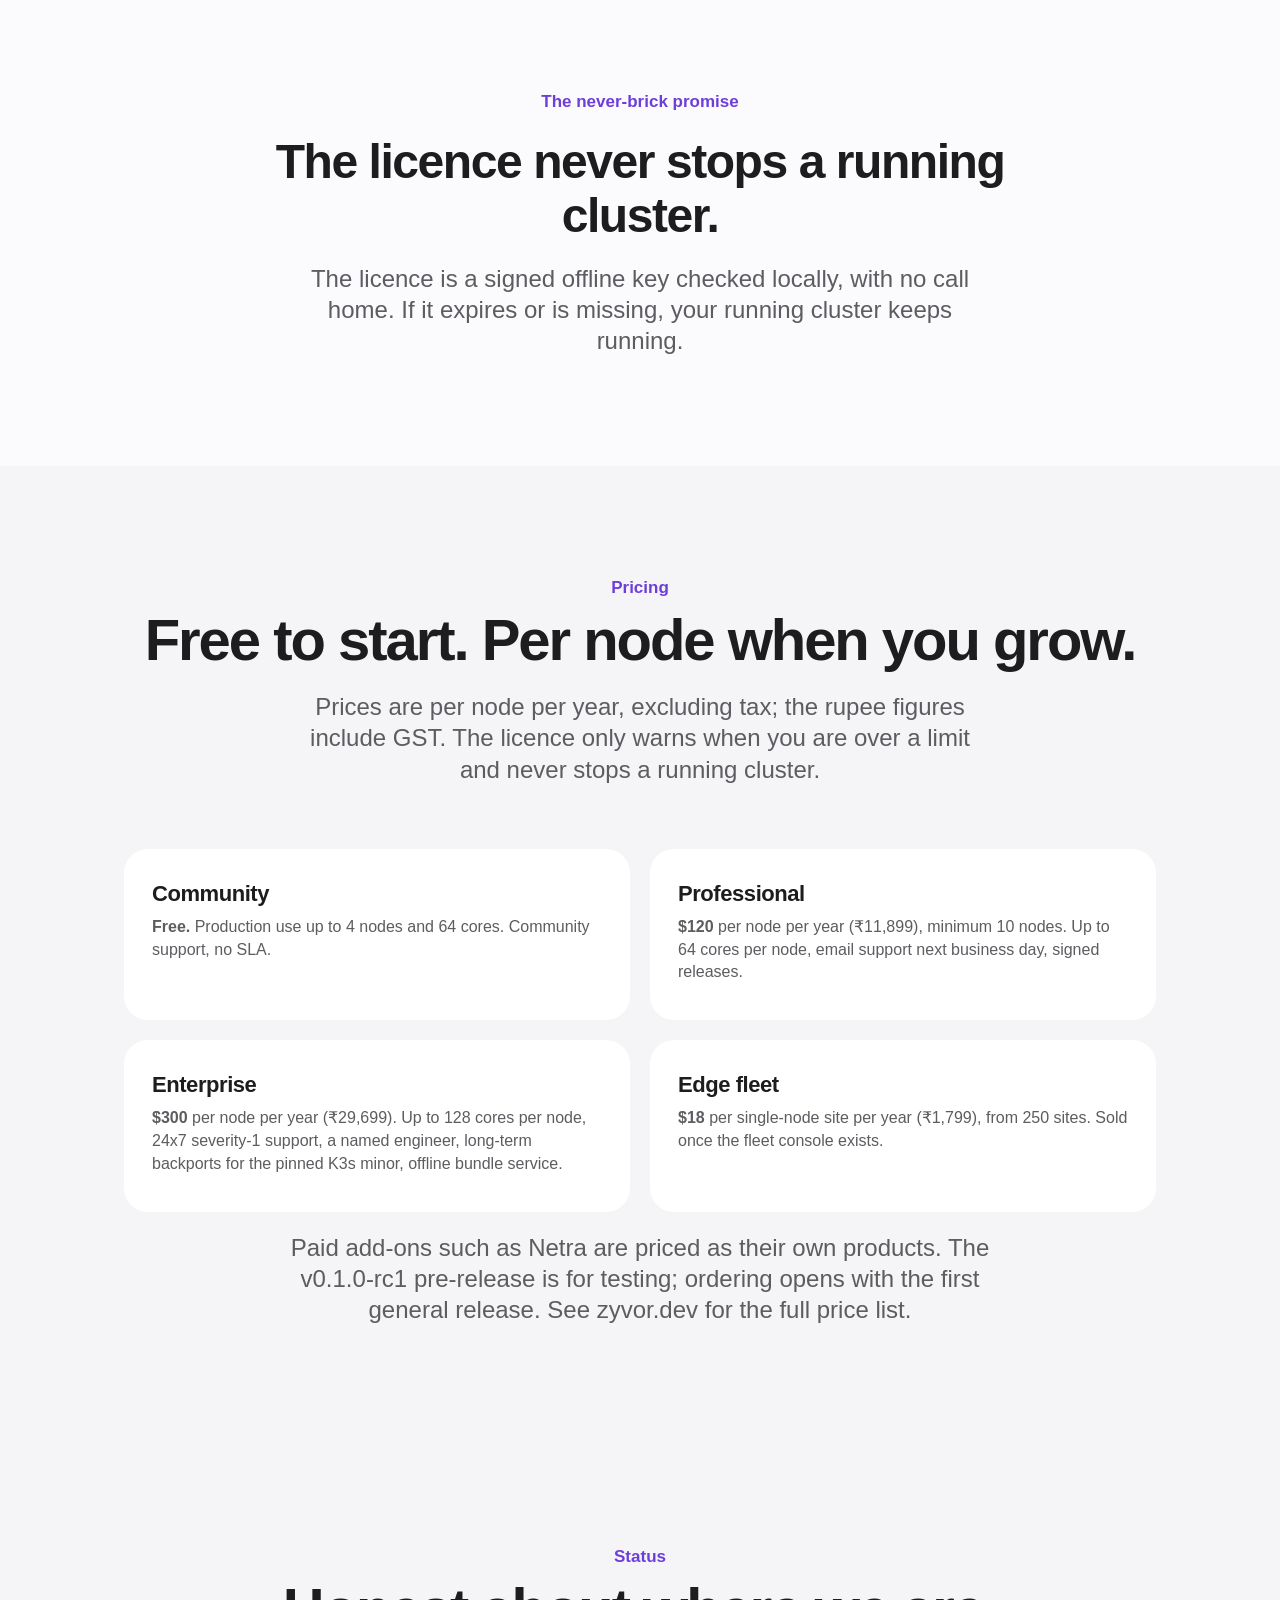
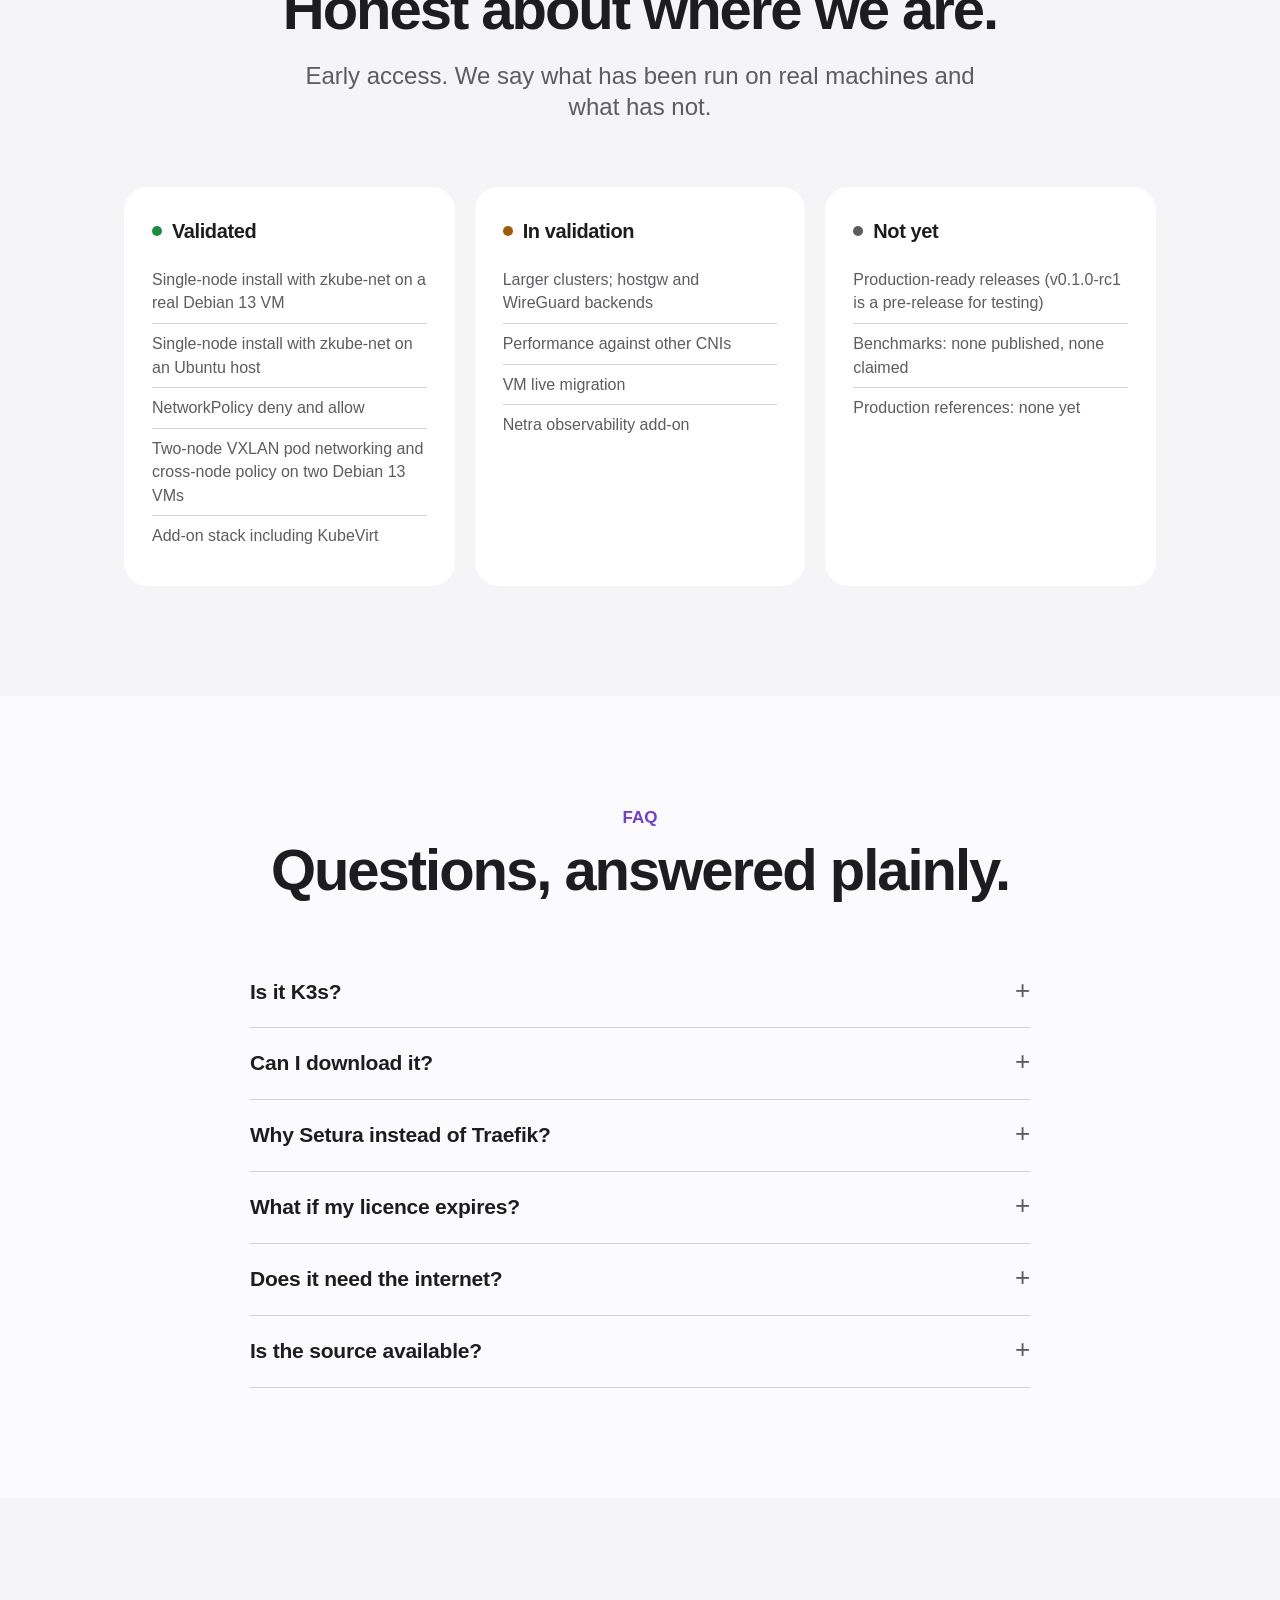
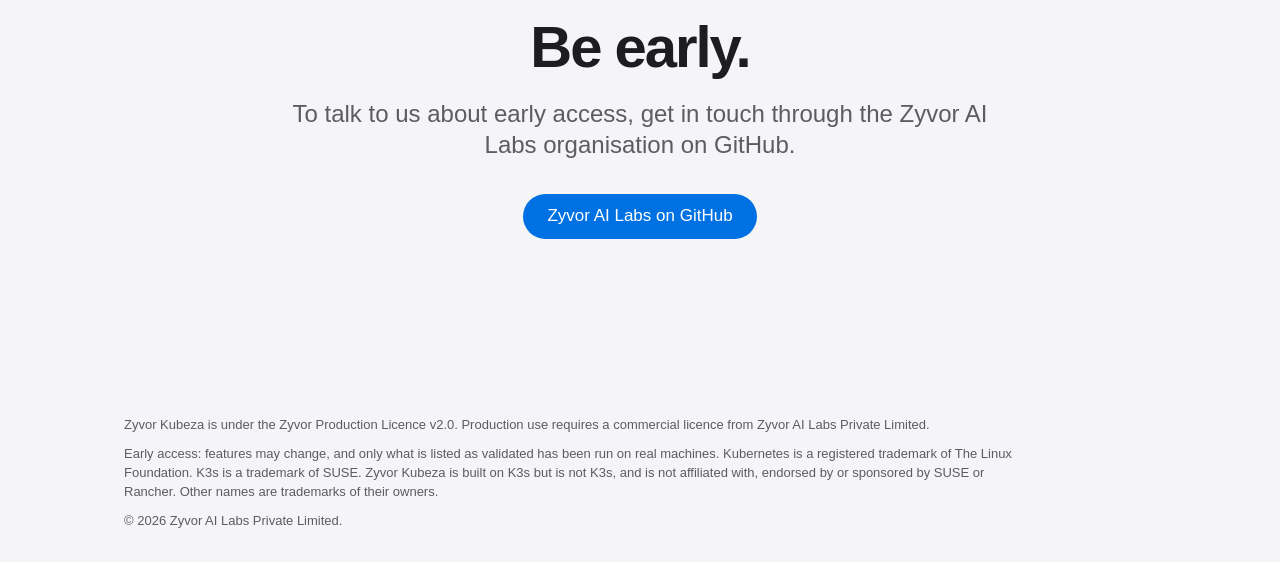
==== commit 1588d588: "HA and fleet have run on VMs Co-Authored-By: Claude Sonnet 5.5 <noreply@anthropic.com>" ====
--- a/docs/index.html
+++ b/docs/index.html
@@ -109,9 +109,9 @@
 <h2 class="reveal">Built, and still being validated.</h2>
 <p class="sub reveal">These are in <code>zkube</code> today. We have not yet run them on real hardware, so treat them as early.</p>
 <div class="grid">
-<div class="card reveal"><h3>Fleet of sites</h3><p>A site agent and a small reference hub: claim codes, signed desired state, rollout rings, revoke and an audit journal.</p></div>
+<div class="card reveal"><h3>Fleet of sites</h3><p>A site agent and a small reference hub: claim codes, signed desired state, rollout rings, revoke and an audit journal. Run once on three VMs.</p></div>
 <div class="card reveal"><h3>First-boot provisioning</h3><p>Bring a node up from a validated site descriptor, with image build, claim and handoff.</p></div>
-<div class="card reveal"><h3>High availability</h3><p>Three servers on embedded etcd, with <code>zkube ha</code> to check and prepare.</p></div>
+<div class="card reveal"><h3>High availability</h3><p>Three servers on embedded etcd: convert, join, lose the leader, replace and remove. Run once on three VMs; a real restore has not been run.</p></div>
 <div class="card reveal"><h3>Config as code</h3><p>Describe a site in <code>zkube.yaml</code>, validate it, explain it and apply it. Solution profiles set the gateway and add-ons.</p></div>
 <div class="card reveal"><h3>Signed offline bundles</h3><p>Sign and verify bundles, generate keys and write an SBOM, for air-gapped sites.</p></div>
 <div class="card reveal"><h3>Registry mirror</h3><p>Point the cluster at a local registry for sites with little or no internet.</p></div>
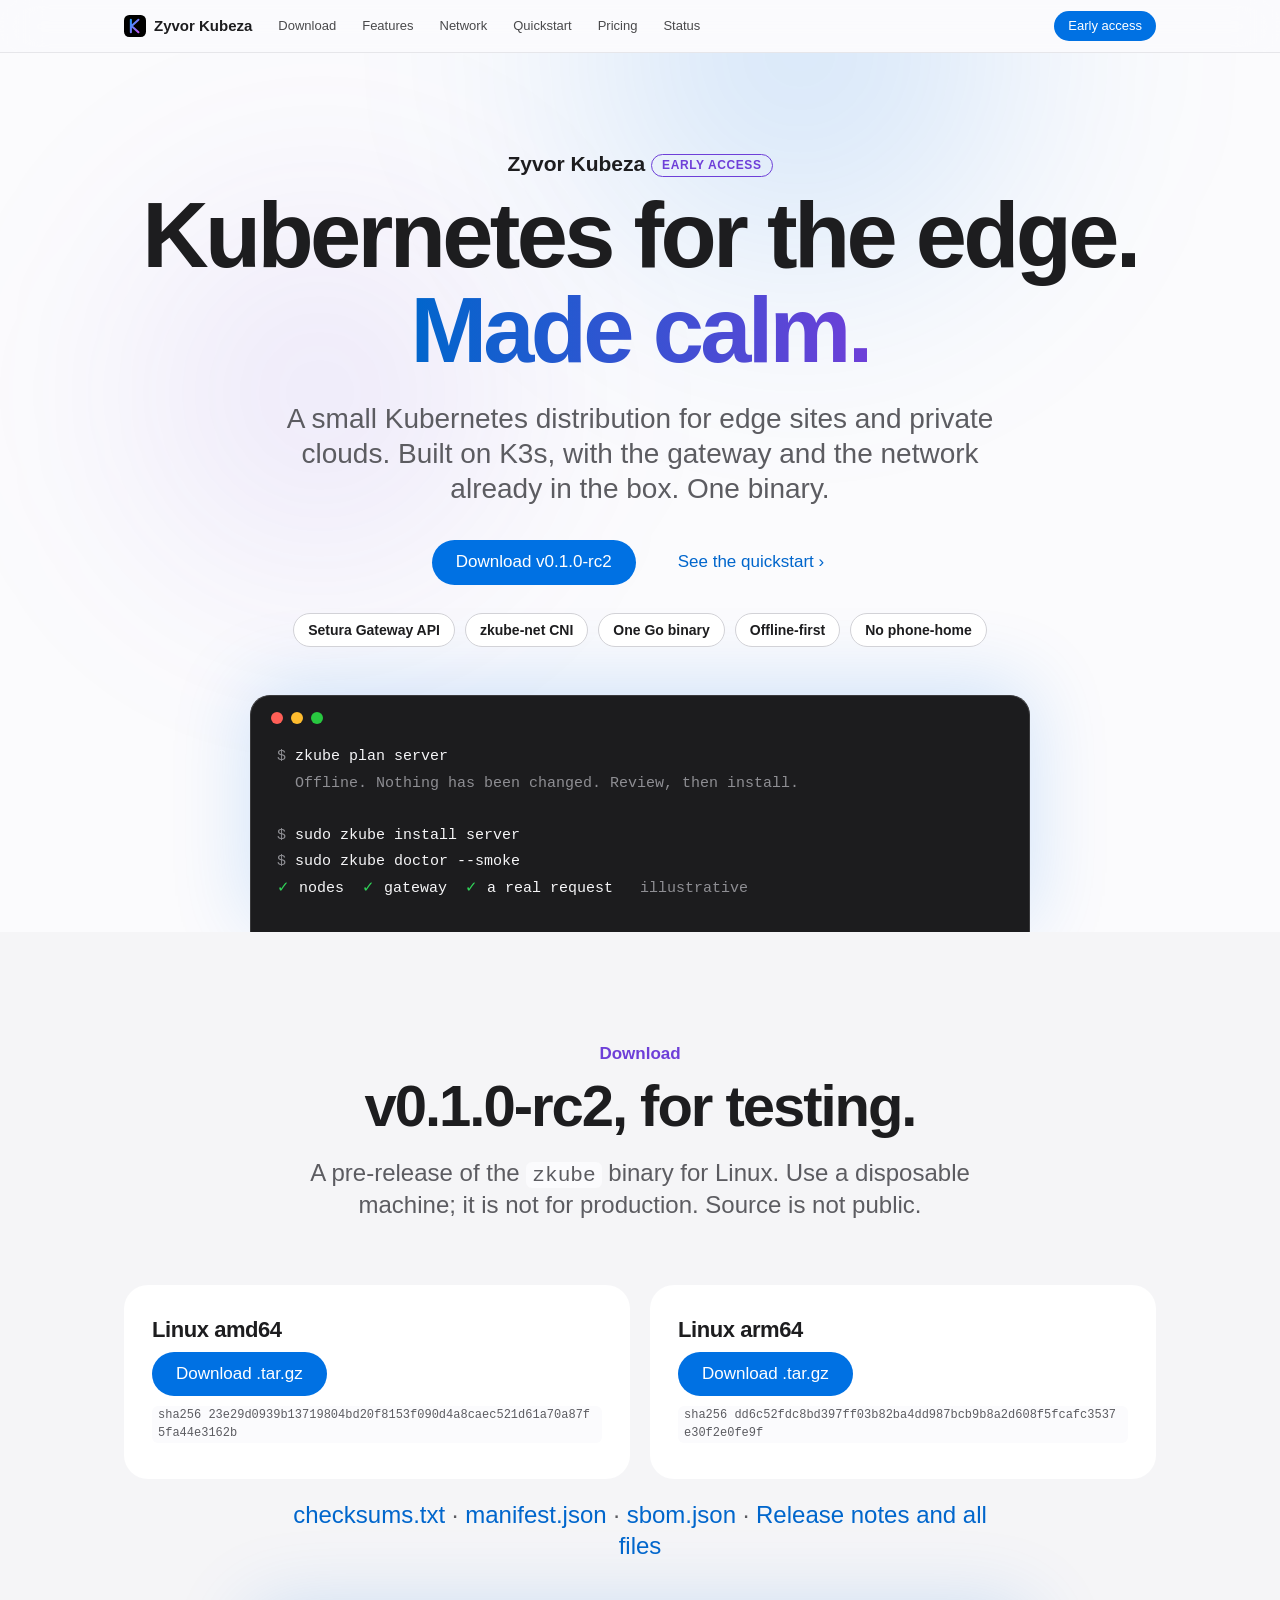
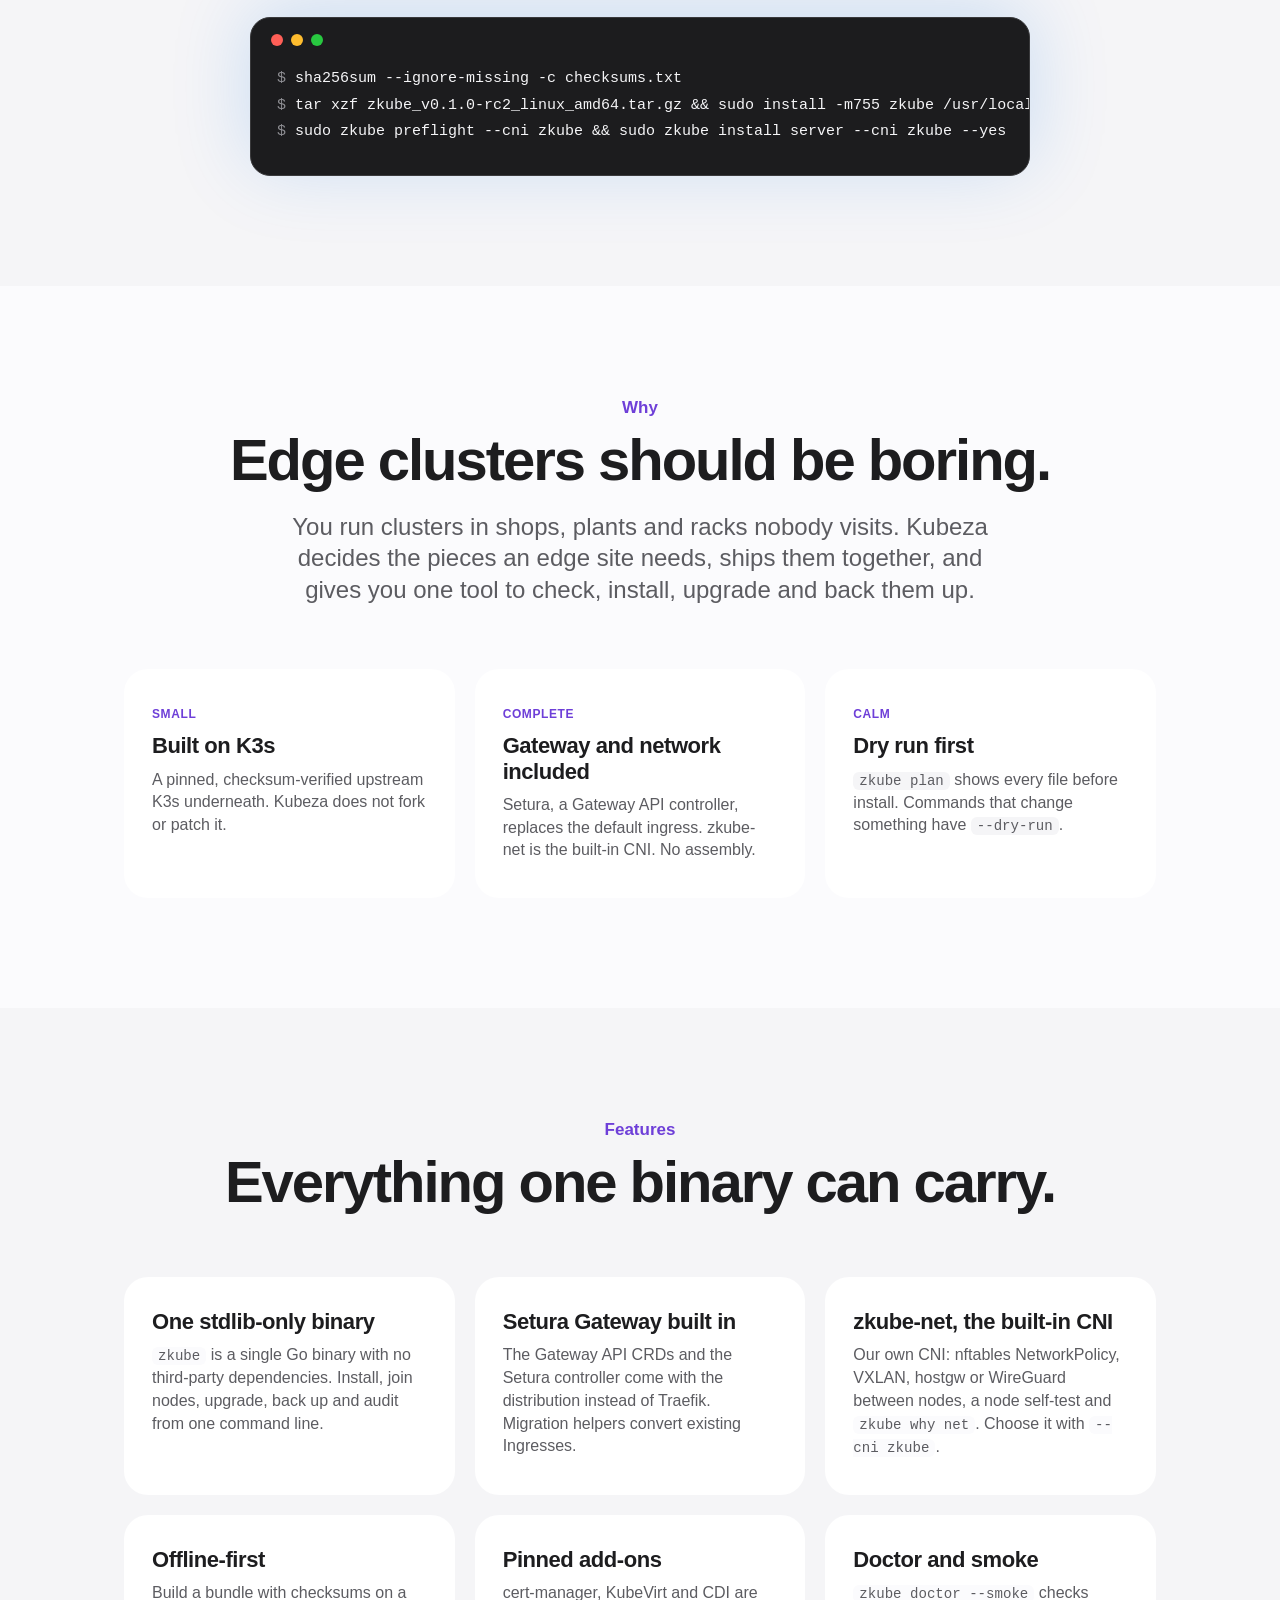
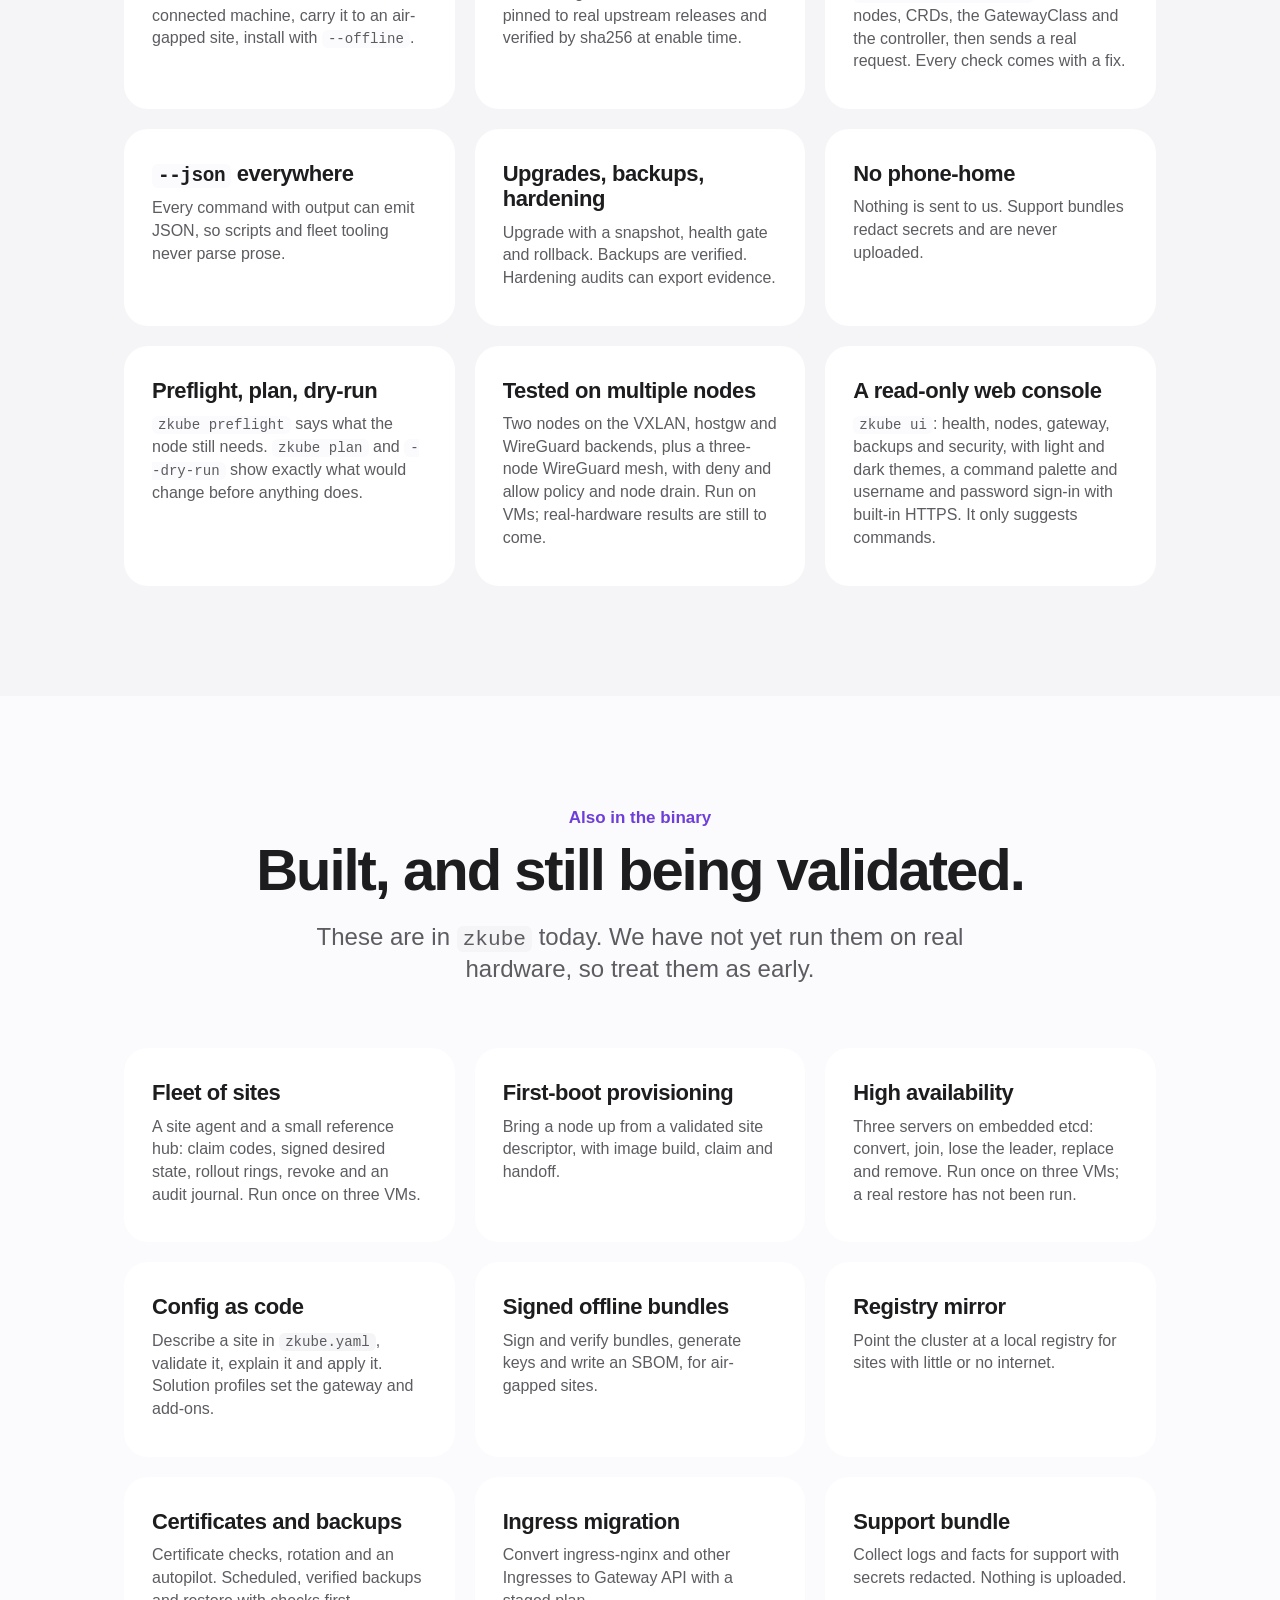
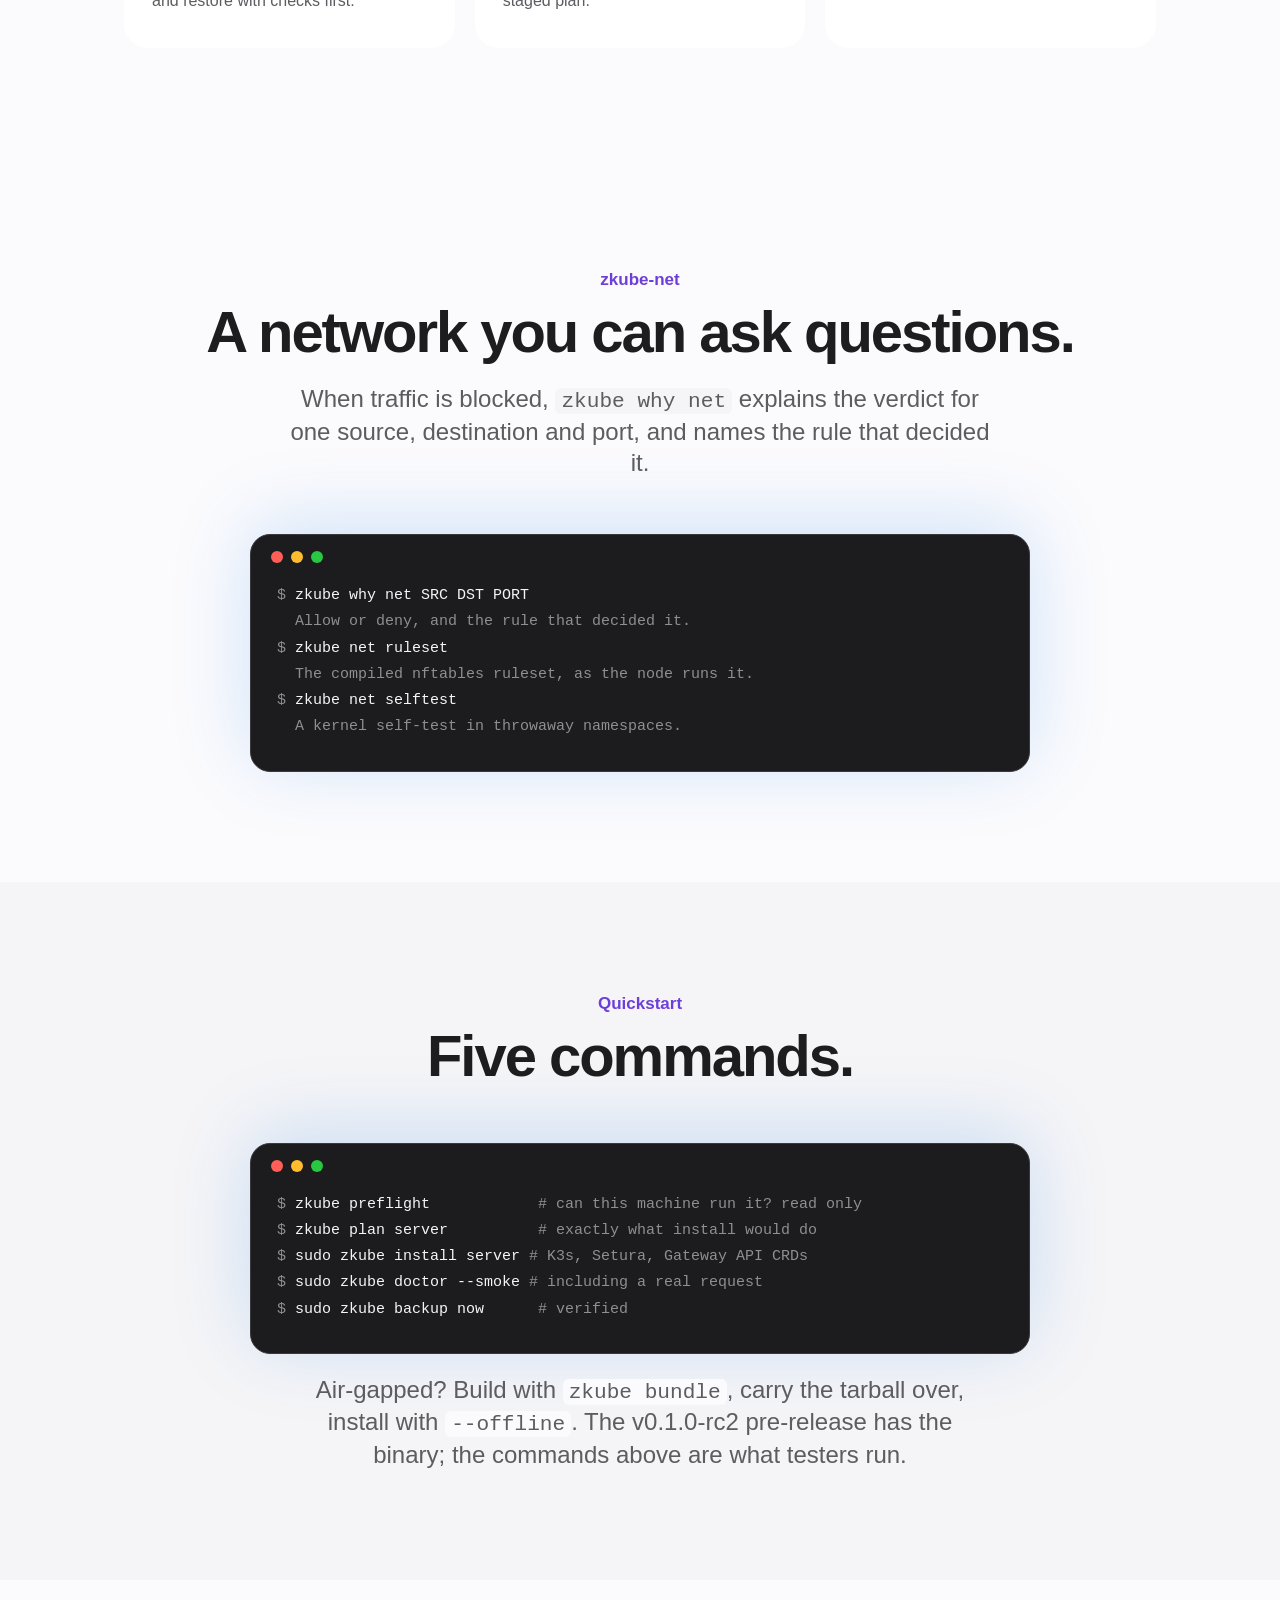
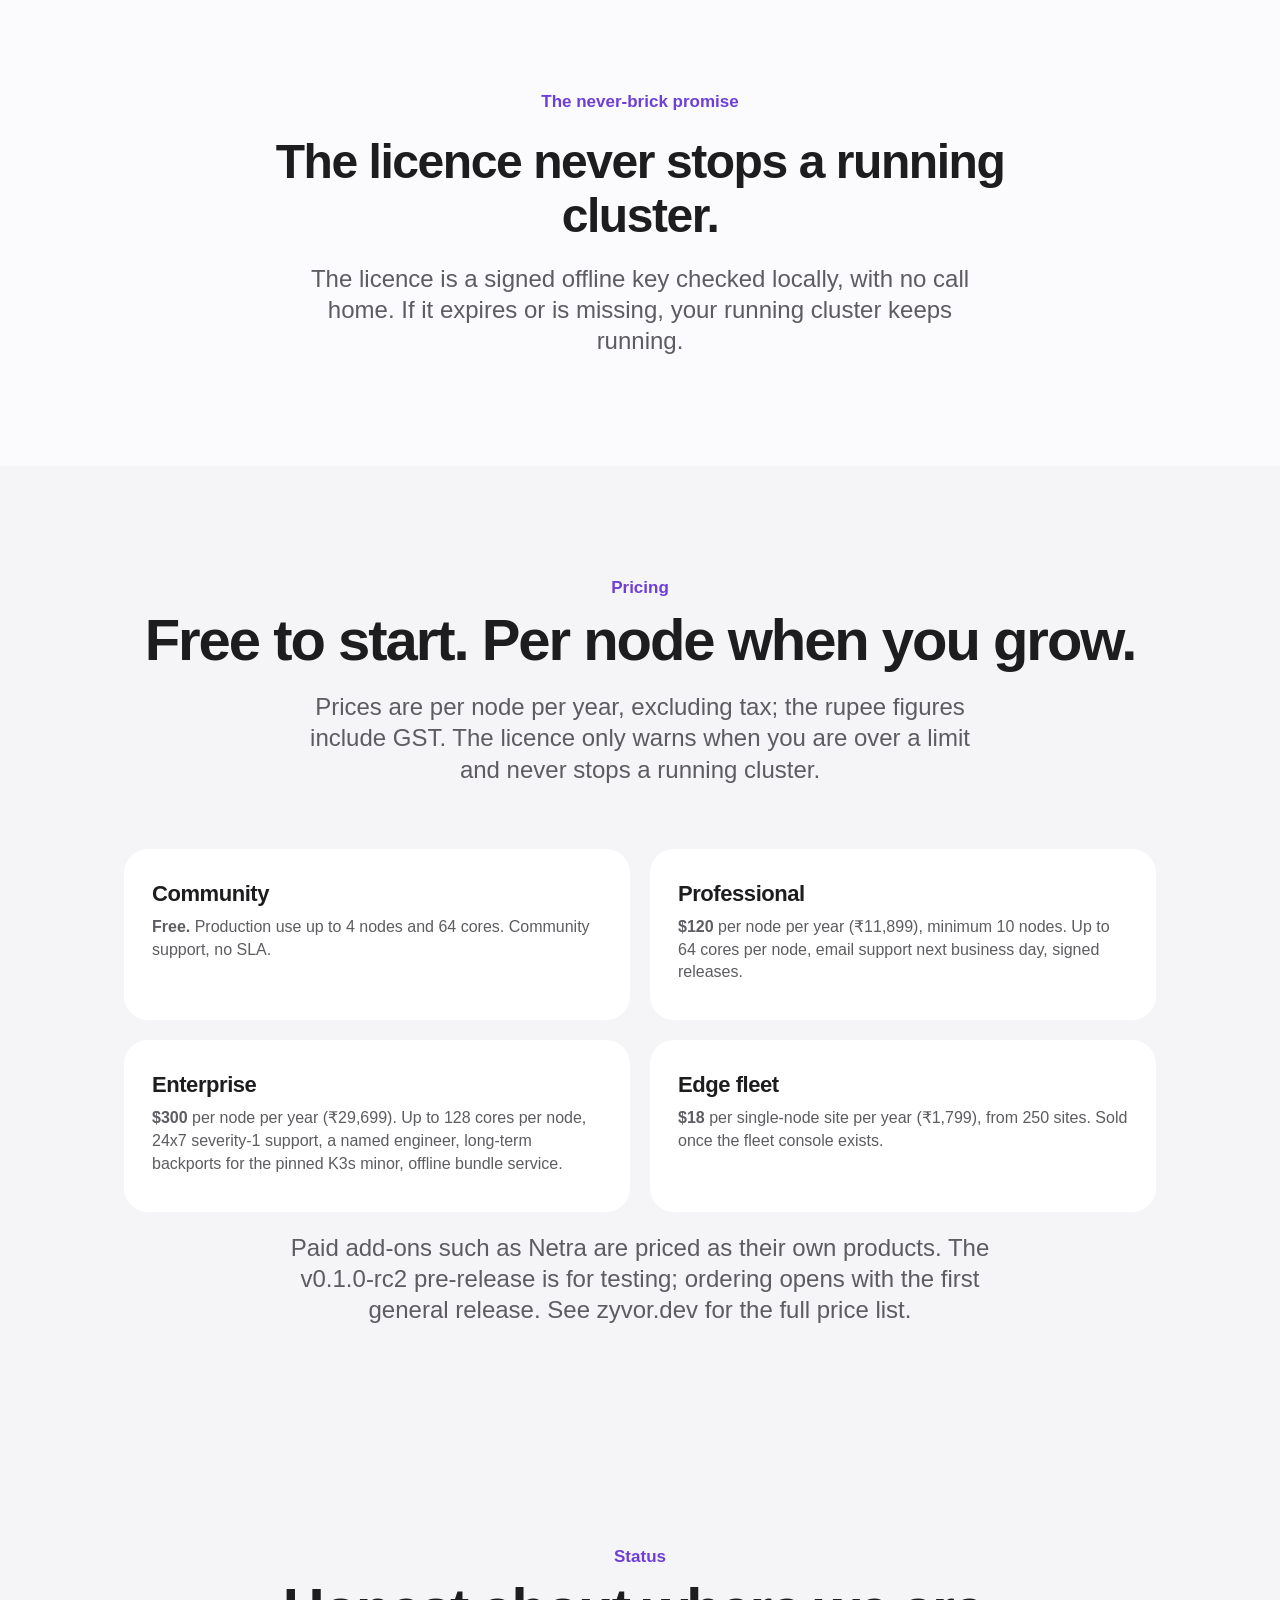
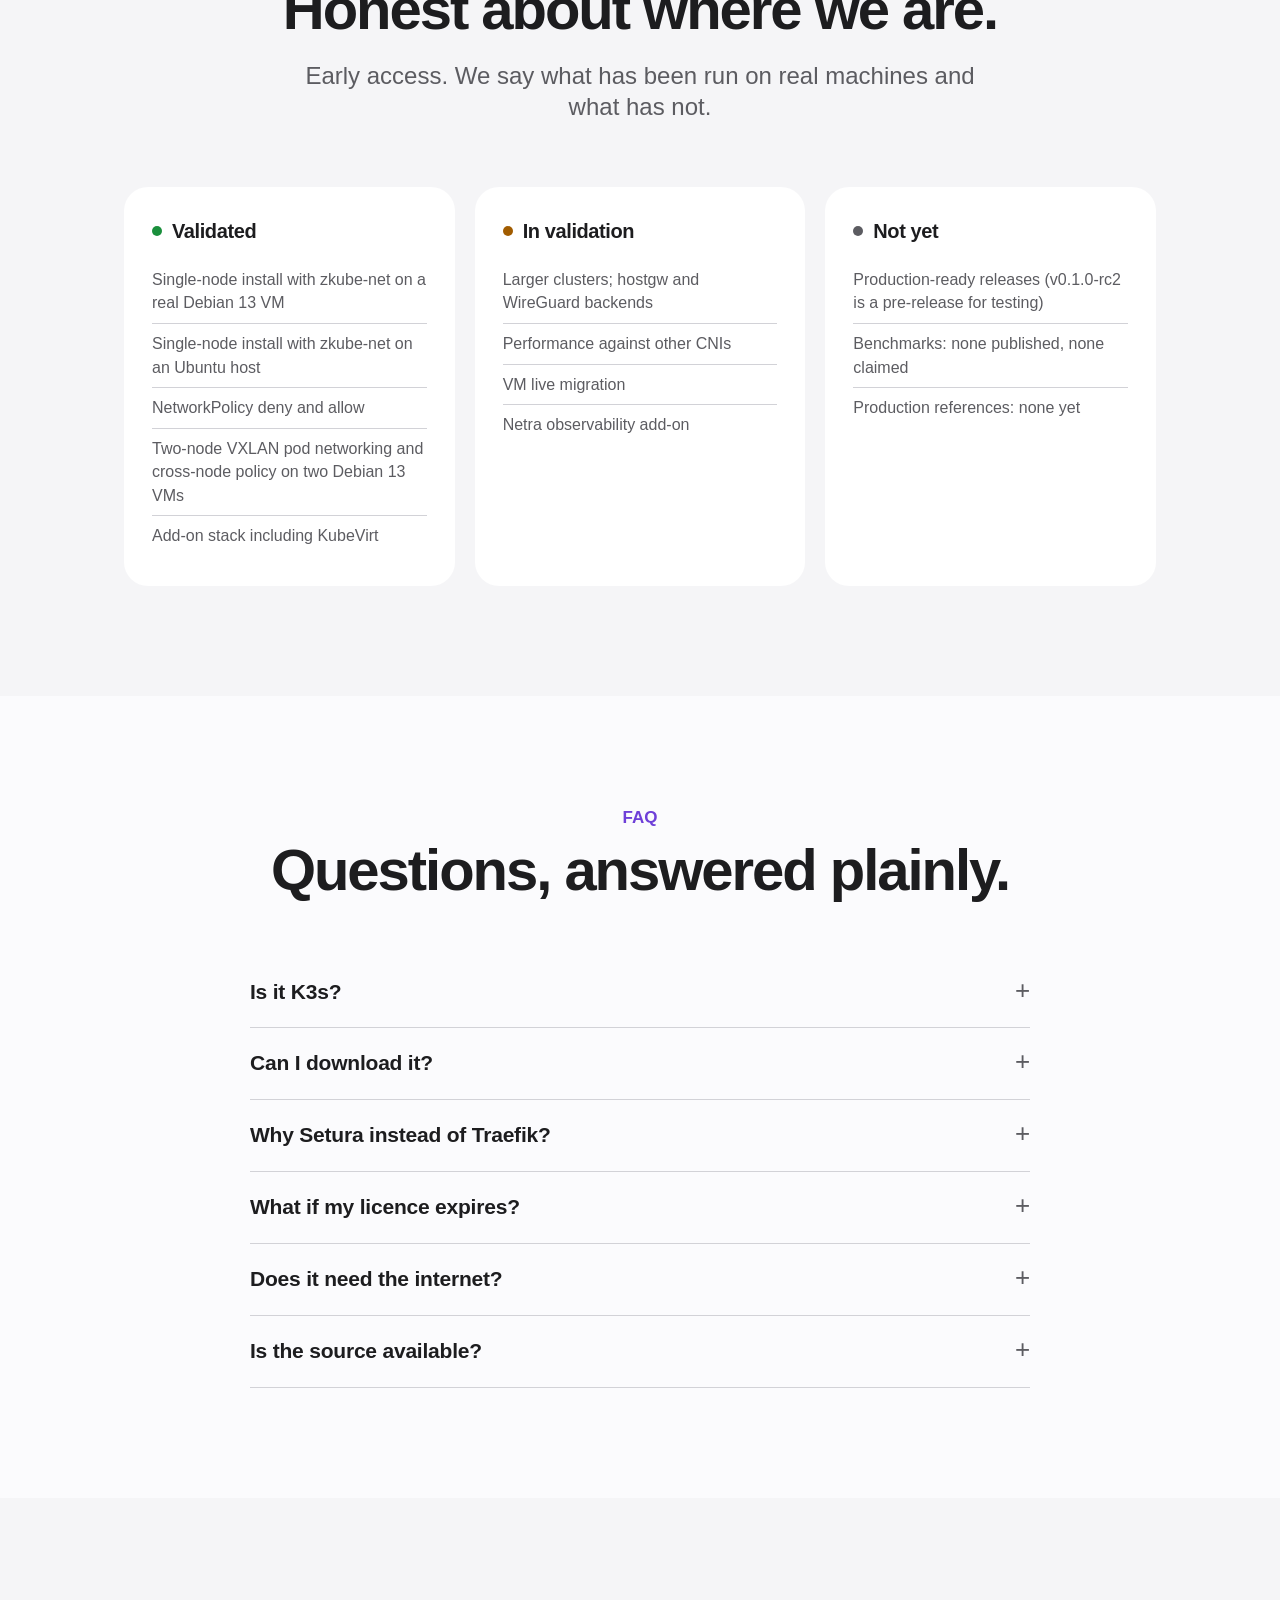
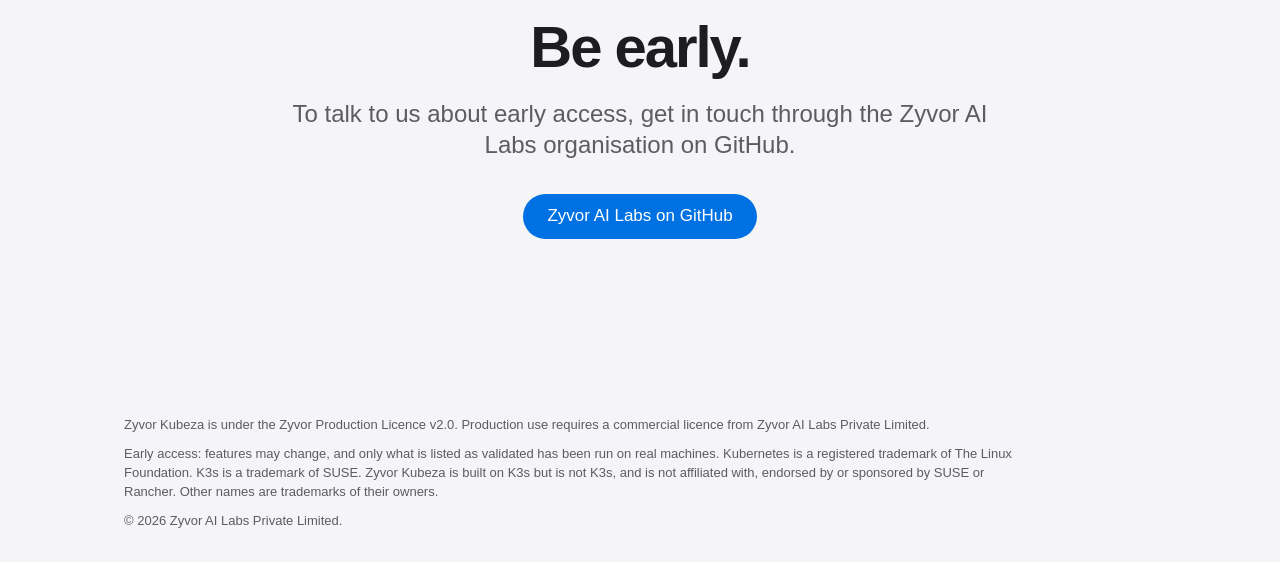
==== commit 1fffc01d: "Download v0.1.0-rc2 Co-Authored-By: Claude Sonnet 5.5 <noreply@anthropic.com>" ====
--- a/docs/index.html
+++ b/docs/index.html
@@ -46,7 +46,7 @@
 <p class="eyebrow">Zyvor Kubeza <span class="badge">Early access</span></p>
 <h1>Kubernetes for the edge.<br><span class="grad">Made calm.</span></h1>
 <p class="lede">A small Kubernetes distribution for edge sites and private clouds. Built on K3s, with the gateway and the network already in the box. One binary.</p>
-<div class="cta"><a class="btn primary" href="#download">Download v0.1.0-rc1</a><a class="btn ghost" href="#quickstart">See the quickstart</a></div>
+<div class="cta"><a class="btn primary" href="#download">Download v0.1.0-rc2</a><a class="btn ghost" href="#quickstart">See the quickstart</a></div>
 <div class="pills" aria-label="Highlights"><span class="pill">Setura Gateway API</span><span class="pill">zkube-net CNI</span><span class="pill">One Go binary</span><span class="pill">Offline-first</span><span class="pill">No phone-home</span></div>
 <div class="terminal" role="img" aria-label="Terminal mock of zkube plan, install and doctor commands" style="margin-top:48px">
 <div class="bar" aria-hidden="true"><i></i><i></i><i></i></div>
@@ -62,17 +62,17 @@
 
 <section id="download" class="alt"><div class="wrap">
 <p class="kicker reveal">Download</p>
-<h2 class="reveal">v0.1.0-rc1, for testing.</h2>
+<h2 class="reveal">v0.1.0-rc2, for testing.</h2>
 <p class="sub reveal">A pre-release of the <code>zkube</code> binary for Linux. Use a disposable machine; it is not for production. Source is not public.</p>
 <div class="grid two">
-<div class="card reveal"><h3>Linux amd64</h3><p><a class="btn primary" href="https://github.com/zyvorai/zyvor-kubeza-public/releases/download/v0.1.0-rc1/zkube_v0.1.0-rc1_linux_amd64.tar.gz">Download .tar.gz</a></p><p><code>sha256 f999a03c2021ee1c040b618733f9211a7e796de09b80bfd9d0b01c84ee983242</code></p></div>
-<div class="card reveal"><h3>Linux arm64</h3><p><a class="btn primary" href="https://github.com/zyvorai/zyvor-kubeza-public/releases/download/v0.1.0-rc1/zkube_v0.1.0-rc1_linux_arm64.tar.gz">Download .tar.gz</a></p><p><code>sha256 245d9d6d69698f2ff7414d5e96b8cf1cb33f0a87948760238fb5d4334c866786</code></p></div>
-</div>
-<p class="sub reveal"><a href="https://github.com/zyvorai/zyvor-kubeza-public/releases/download/v0.1.0-rc1/checksums.txt">checksums.txt</a> · <a href="https://github.com/zyvorai/zyvor-kubeza-public/releases/download/v0.1.0-rc1/manifest.json">manifest.json</a> · <a href="https://github.com/zyvorai/zyvor-kubeza-public/releases/download/v0.1.0-rc1/sbom.json">sbom.json</a> · <a href="https://github.com/zyvorai/zyvor-kubeza-public/releases/tag/v0.1.0-rc1">Release notes and all files</a></p>
+<div class="card reveal"><h3>Linux amd64</h3><p><a class="btn primary" href="https://github.com/zyvorai/zyvor-kubeza-public/releases/download/v0.1.0-rc2/zkube_v0.1.0-rc2_linux_amd64.tar.gz">Download .tar.gz</a></p><p><code>sha256 23e29d0939b13719804bd20f8153f090d4a8caec521d61a70a87f5fa44e3162b</code></p></div>
+<div class="card reveal"><h3>Linux arm64</h3><p><a class="btn primary" href="https://github.com/zyvorai/zyvor-kubeza-public/releases/download/v0.1.0-rc2/zkube_v0.1.0-rc2_linux_arm64.tar.gz">Download .tar.gz</a></p><p><code>sha256 dd6c52fdc8bd397ff03b82ba4dd987bcb9b8a2d608f5fcafc3537e30f2e0fe9f</code></p></div>
+</div>
+<p class="sub reveal"><a href="https://github.com/zyvorai/zyvor-kubeza-public/releases/download/v0.1.0-rc2/checksums.txt">checksums.txt</a> · <a href="https://github.com/zyvorai/zyvor-kubeza-public/releases/download/v0.1.0-rc2/manifest.json">manifest.json</a> · <a href="https://github.com/zyvorai/zyvor-kubeza-public/releases/download/v0.1.0-rc2/sbom.json">sbom.json</a> · <a href="https://github.com/zyvorai/zyvor-kubeza-public/releases/tag/v0.1.0-rc2">Release notes and all files</a></p>
 <div class="net reveal"><div class="terminal" role="img" aria-label="Verify and install commands">
 <div class="bar" aria-hidden="true"><i></i><i></i><i></i></div>
 <pre><span class="dim">$</span> sha256sum --ignore-missing -c checksums.txt
-<span class="dim">$</span> tar xzf zkube_v0.1.0-rc1_linux_amd64.tar.gz &amp;&amp; sudo install -m755 zkube /usr/local/bin/
+<span class="dim">$</span> tar xzf zkube_v0.1.0-rc2_linux_amd64.tar.gz &amp;&amp; sudo install -m755 zkube /usr/local/bin/
 <span class="dim">$</span> sudo zkube preflight --cni zkube &amp;&amp; sudo zkube install server --cni zkube --yes</pre></div></div>
 </div></section>
 
@@ -101,7 +101,7 @@
 <div class="card reveal"><h3>No phone-home</h3><p>Nothing is sent to us. Support bundles redact secrets and are never uploaded.</p></div>
 <div class="card reveal"><h3>Preflight, plan, dry-run</h3><p><code>zkube preflight</code> says what the node still needs. <code>zkube plan</code> and <code>--dry-run</code> show exactly what would change before anything does.</p></div>
 <div class="card reveal"><h3>Tested on multiple nodes</h3><p>Two nodes on the VXLAN, hostgw and WireGuard backends, plus a three-node WireGuard mesh, with deny and allow policy and node drain. Run on VMs; real-hardware results are still to come.</p></div>
-<div class="card reveal"><h3>A read-only web console</h3><p><code>zkube ui</code>: health, nodes, gateway, backups and security, with light and dark themes, a command palette and username and password sign-in with built-in HTTPS. It only suggests commands. Arrives after v0.1.0-rc1.</p></div>
+<div class="card reveal"><h3>A read-only web console</h3><p><code>zkube ui</code>: health, nodes, gateway, backups and security, with light and dark themes, a command palette and username and password sign-in with built-in HTTPS. It only suggests commands.</p></div>
 </div></div></section>
 
 <section id="more"><div class="wrap">
@@ -145,7 +145,7 @@
 <span class="dim">$</span> sudo zkube install server <span class="dim"># K3s, Setura, Gateway API CRDs</span>
 <span class="dim">$</span> sudo zkube doctor --smoke <span class="dim"># including a real request</span>
 <span class="dim">$</span> sudo zkube backup now      <span class="dim"># verified</span></pre></div></div>
-<p class="sub reveal">Air-gapped? Build with <code>zkube bundle</code>, carry the tarball over, install with <code>--offline</code>. The v0.1.0-rc1 pre-release has the binary; the commands above are what testers run.</p>
+<p class="sub reveal">Air-gapped? Build with <code>zkube bundle</code>, carry the tarball over, install with <code>--offline</code>. The v0.1.0-rc2 pre-release has the binary; the commands above are what testers run.</p>
 </div></section>
 
 <section id="licence"><div class="wrap promise">
@@ -164,7 +164,7 @@
 <div class="card reveal"><h3>Enterprise</h3><p><strong>$300</strong> per node per year (₹29,699). Up to 128 cores per node, 24x7 severity-1 support, a named engineer, long-term backports for the pinned K3s minor, offline bundle service.</p></div>
 <div class="card reveal"><h3>Edge fleet</h3><p><strong>$18</strong> per single-node site per year (₹1,799), from 250 sites. Sold once the fleet console exists.</p></div>
 </div>
-<p class="sub reveal">Paid add-ons such as Netra are priced as their own products. The v0.1.0-rc1 pre-release is for testing; ordering opens with the first general release. See zyvor.dev for the full price list.</p>
+<p class="sub reveal">Paid add-ons such as Netra are priced as their own products. The v0.1.0-rc2 pre-release is for testing; ordering opens with the first general release. See zyvor.dev for the full price list.</p>
 </div></section>
 
 <section id="status" class="alt"><div class="wrap">
@@ -184,7 +184,7 @@
 <li>VM live migration</li>
 <li>Netra observability add-on</li></ul></div>
 <div class="col reveal"><h3><span class="dot gray"></span>Not yet</h3><ul>
-<li>Production-ready releases (v0.1.0-rc1 is a pre-release for testing)</li>
+<li>Production-ready releases (v0.1.0-rc2 is a pre-release for testing)</li>
 <li>Benchmarks: none published, none claimed</li>
 <li>Production references: none yet</li></ul></div>
 </div></div></section>
@@ -194,7 +194,7 @@
 <h2 class="reveal">Questions, answered plainly.</h2>
 <div class="faq">
 <details><summary>Is it K3s?</summary><p>No. Zyvor Kubeza is built on K3s and adds its own tooling and components. K3s is a trademark of SUSE; Kubeza is not affiliated with SUSE or Rancher.</p></details>
-<details><summary>Can I download it?</summary><p>A pre-release for testing, <a href="https://github.com/zyvorai/zyvor-kubeza-public/releases/tag/v0.1.0-rc1">v0.1.0-rc1</a>, is on the releases page (Linux amd64 and arm64). It is not for production.</p></details>
+<details><summary>Can I download it?</summary><p>A pre-release for testing, <a href="https://github.com/zyvorai/zyvor-kubeza-public/releases/tag/v0.1.0-rc2">v0.1.0-rc2</a>, is on the releases page (Linux amd64 and arm64). It is not for production.</p></details>
 <details><summary>Why Setura instead of Traefik?</summary><p>Setura is a Gateway API controller from Zyvor, built into the distribution, so ingress uses the standard Gateway API from day one.</p></details>
 <details><summary>What if my licence expires?</summary><p>Your running cluster keeps running. Only new installs and upgrades are affected.</p></details>
 <details><summary>Does it need the internet?</summary><p>No. Bundles can be built elsewhere and installed offline. Nothing is sent back to Zyvor.</p></details>
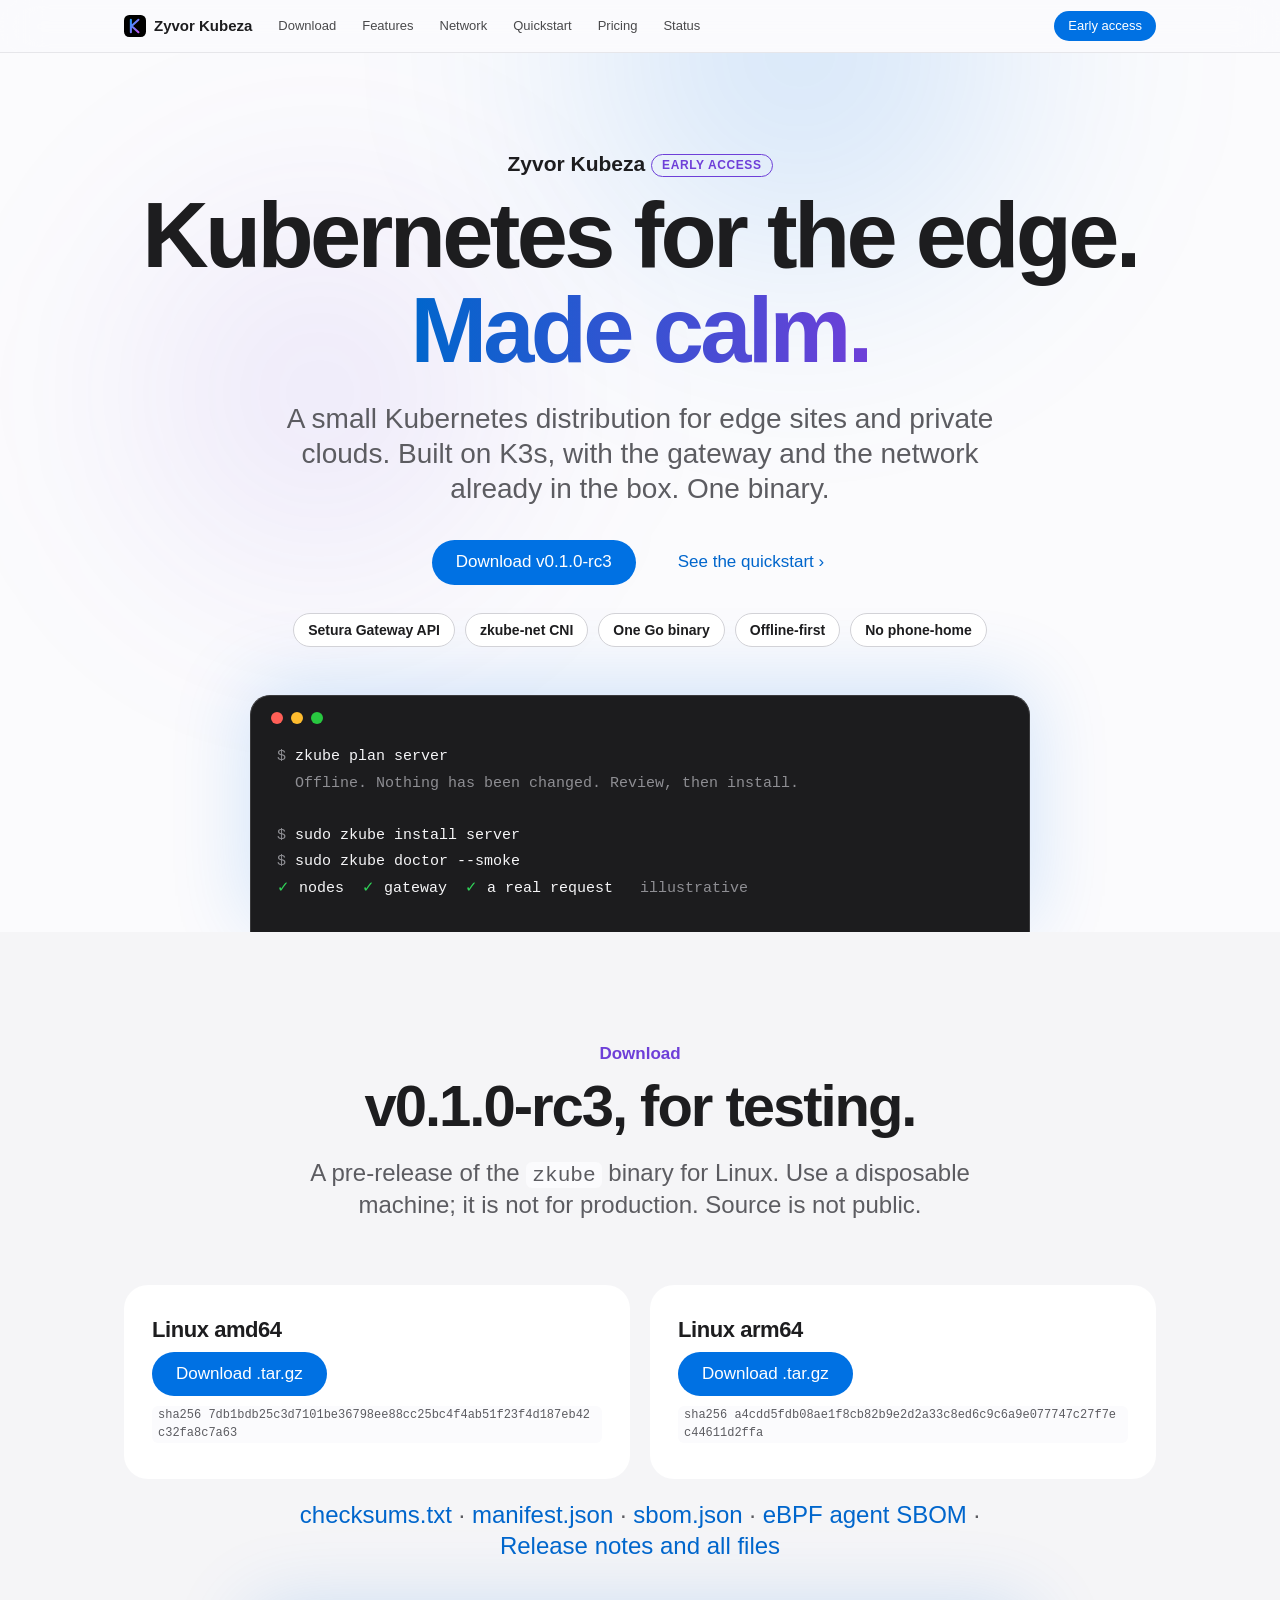
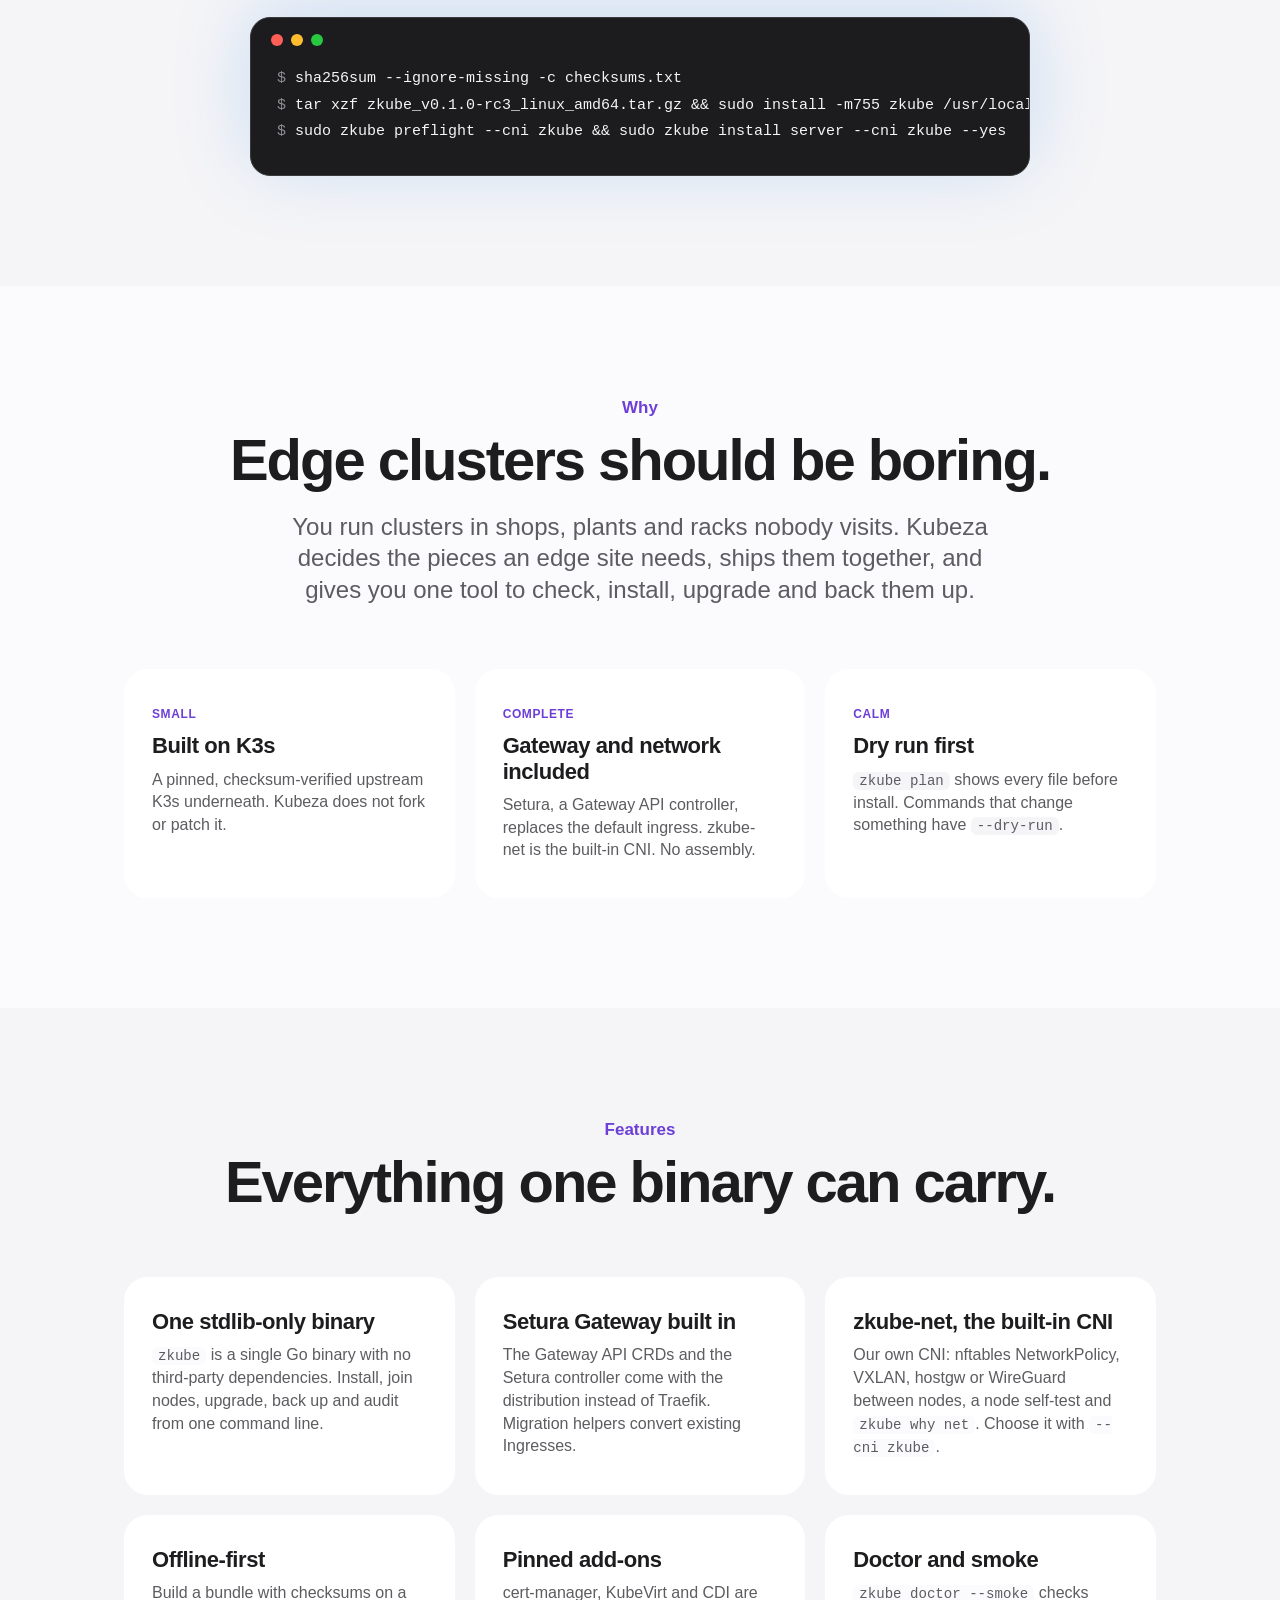
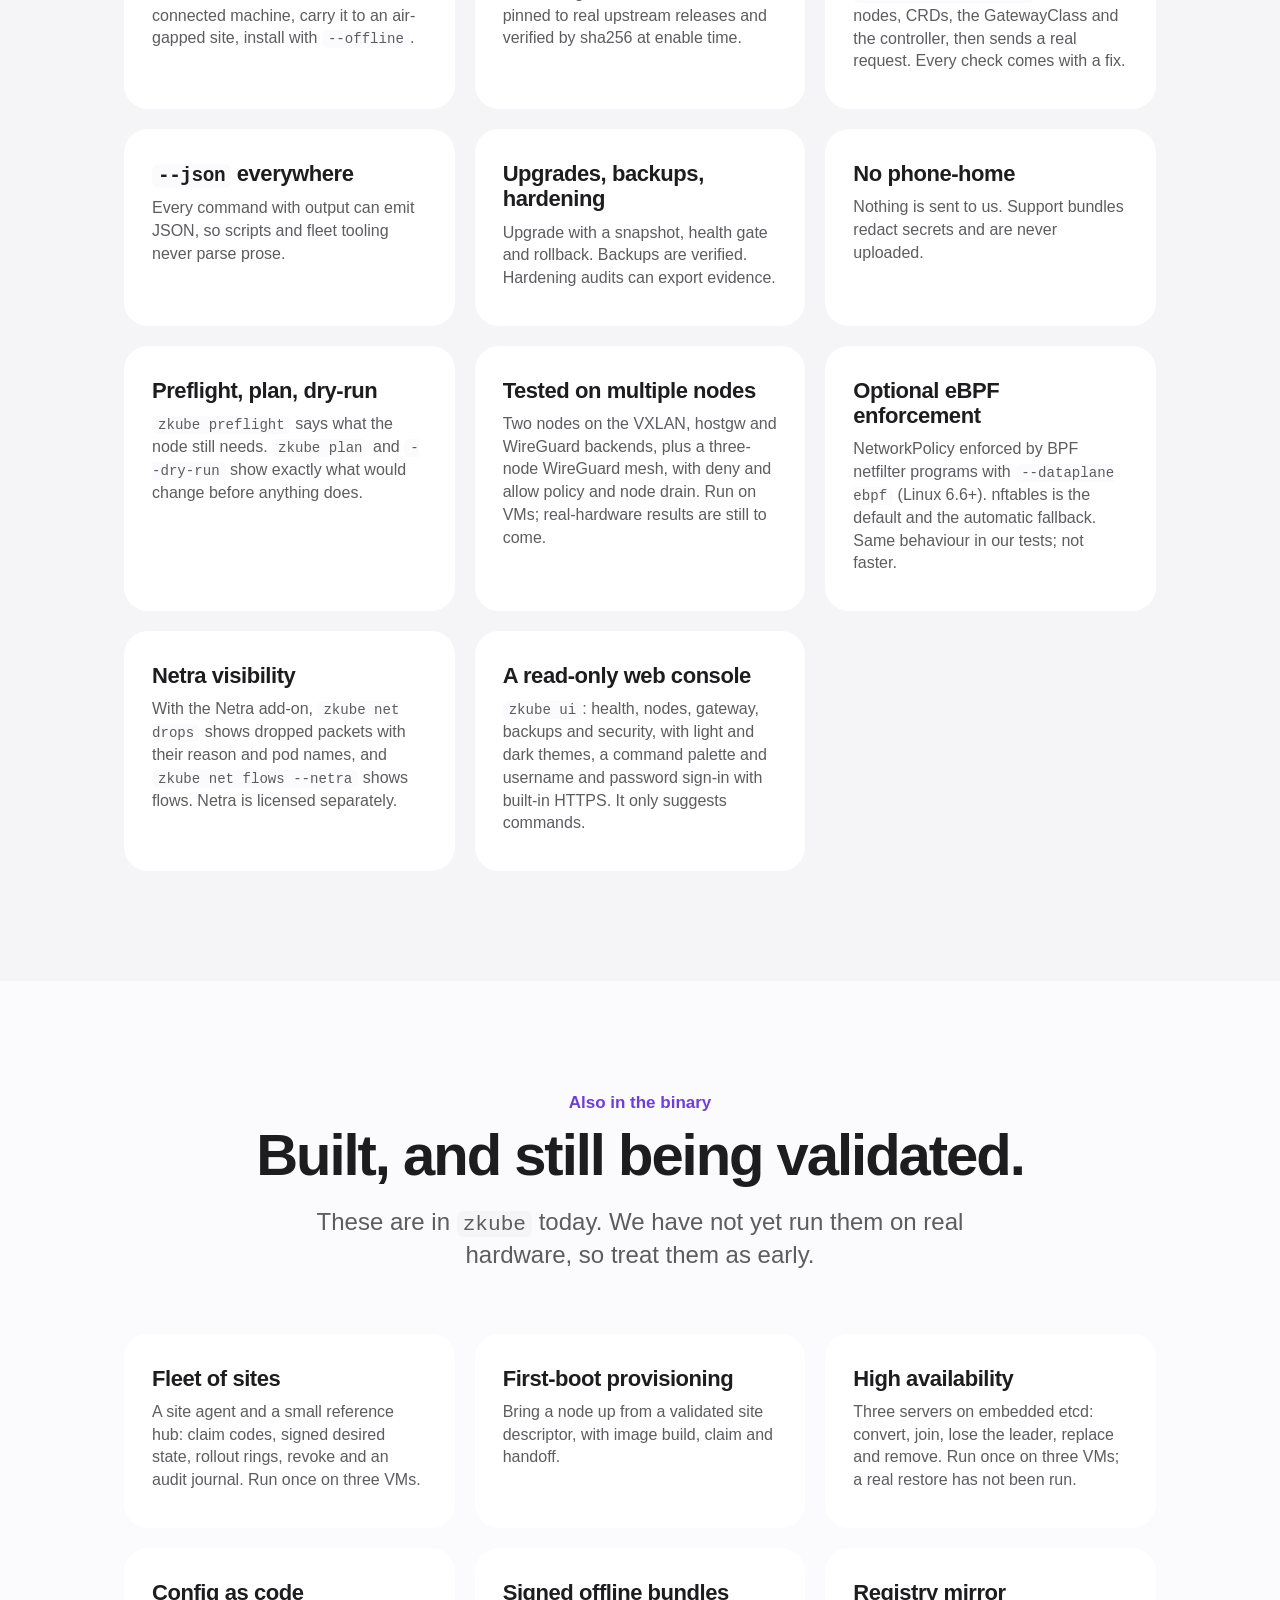
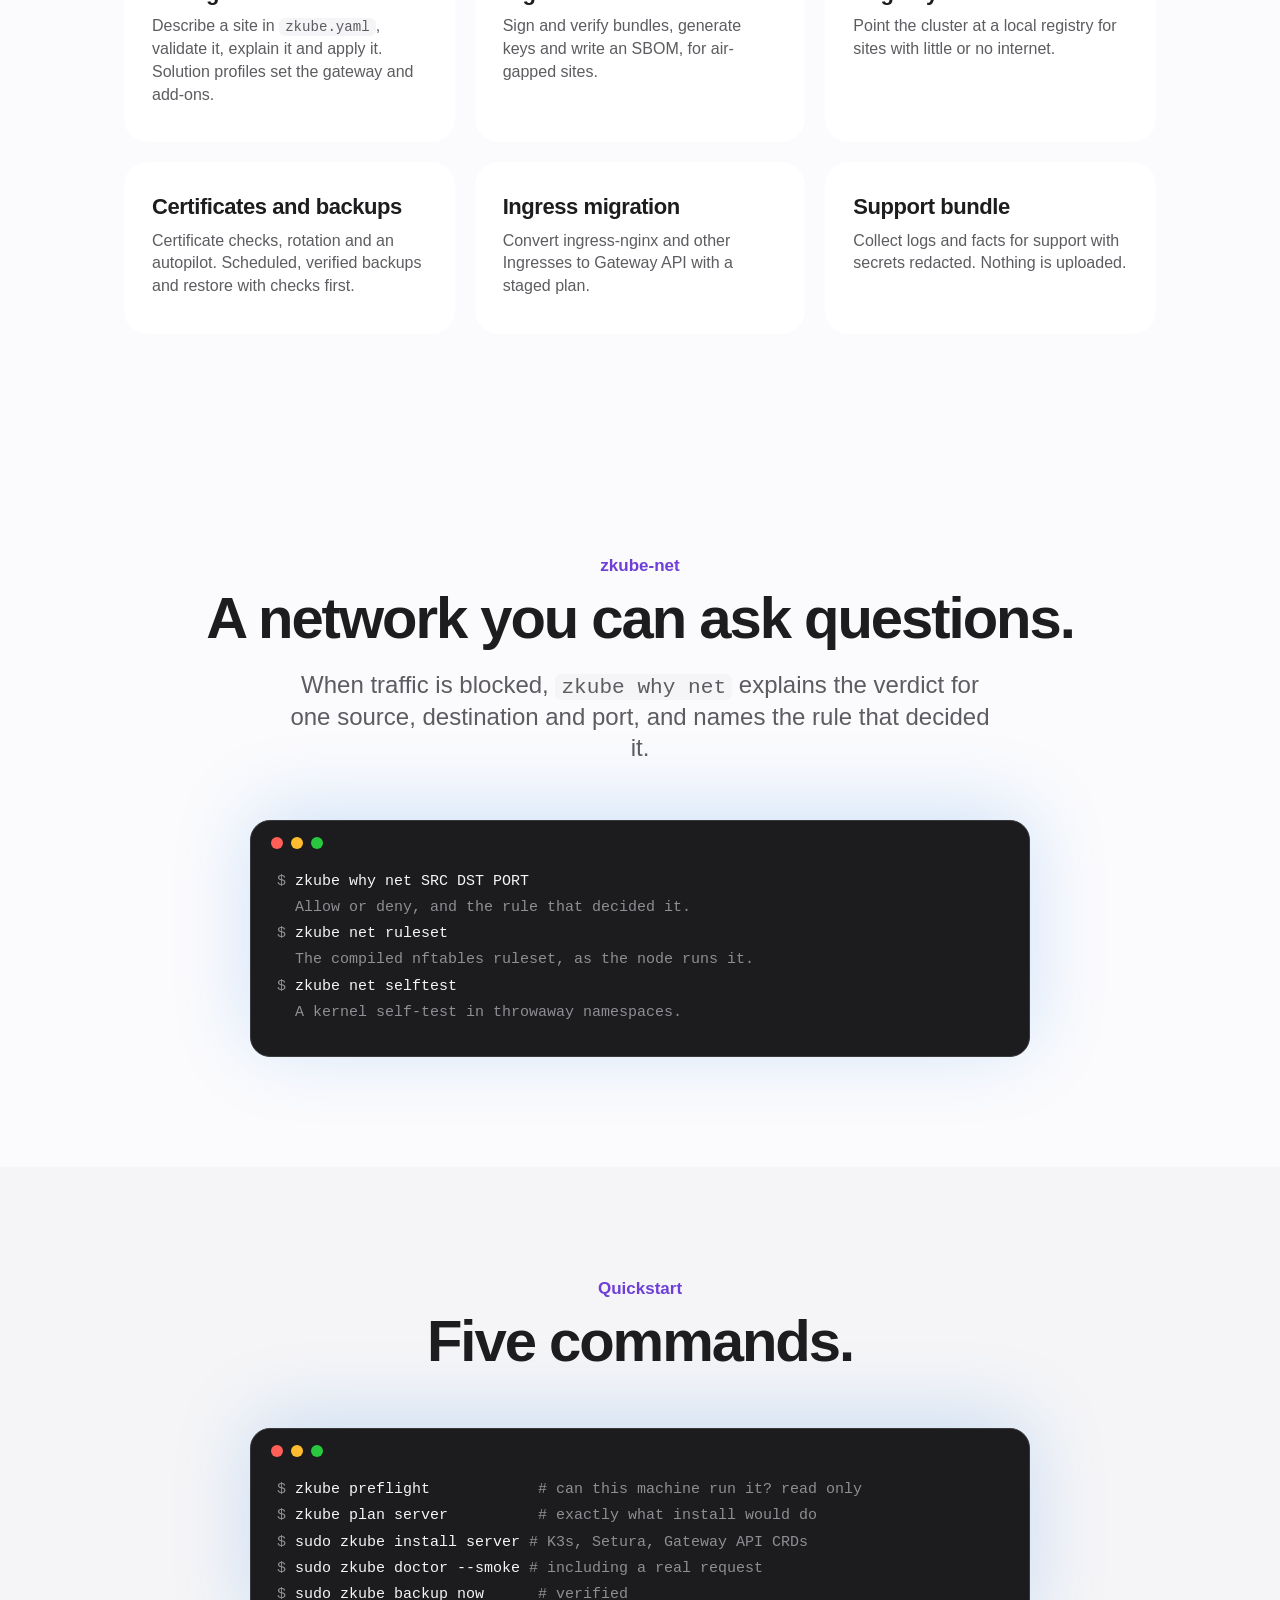
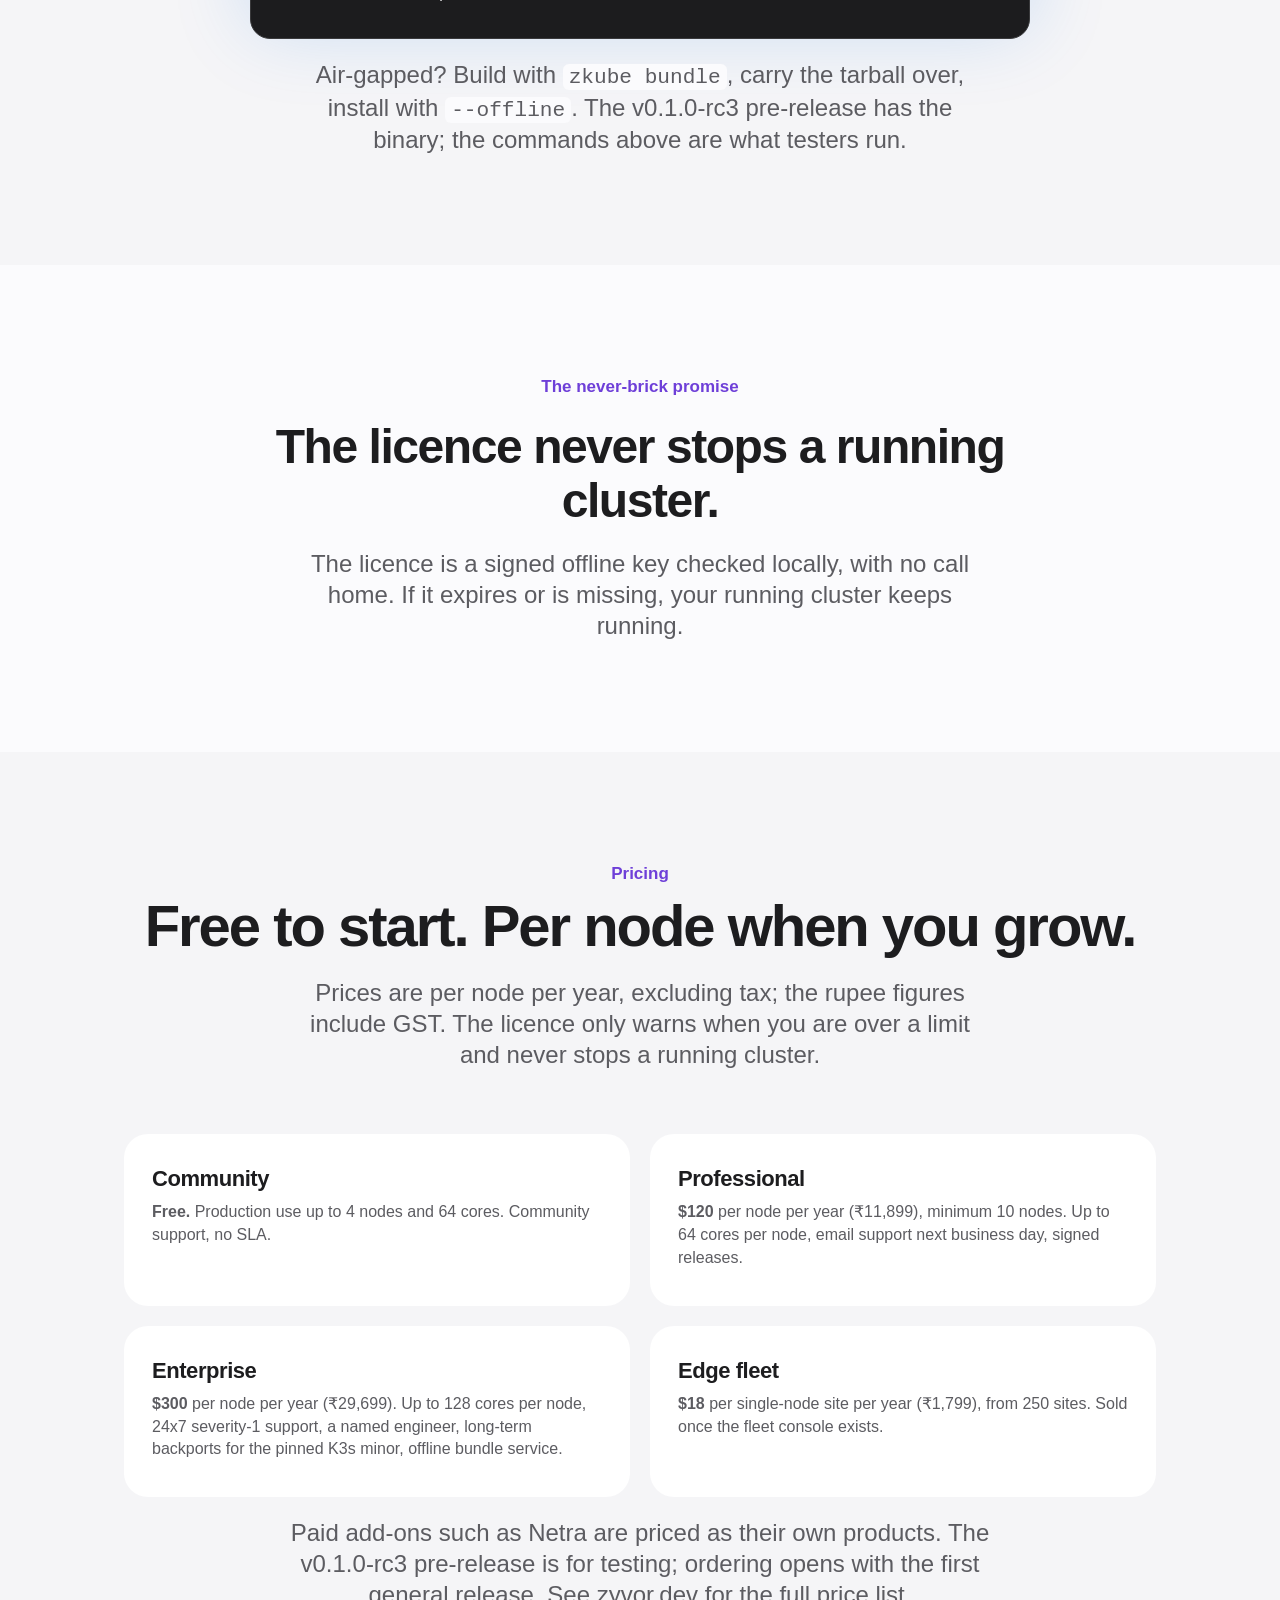
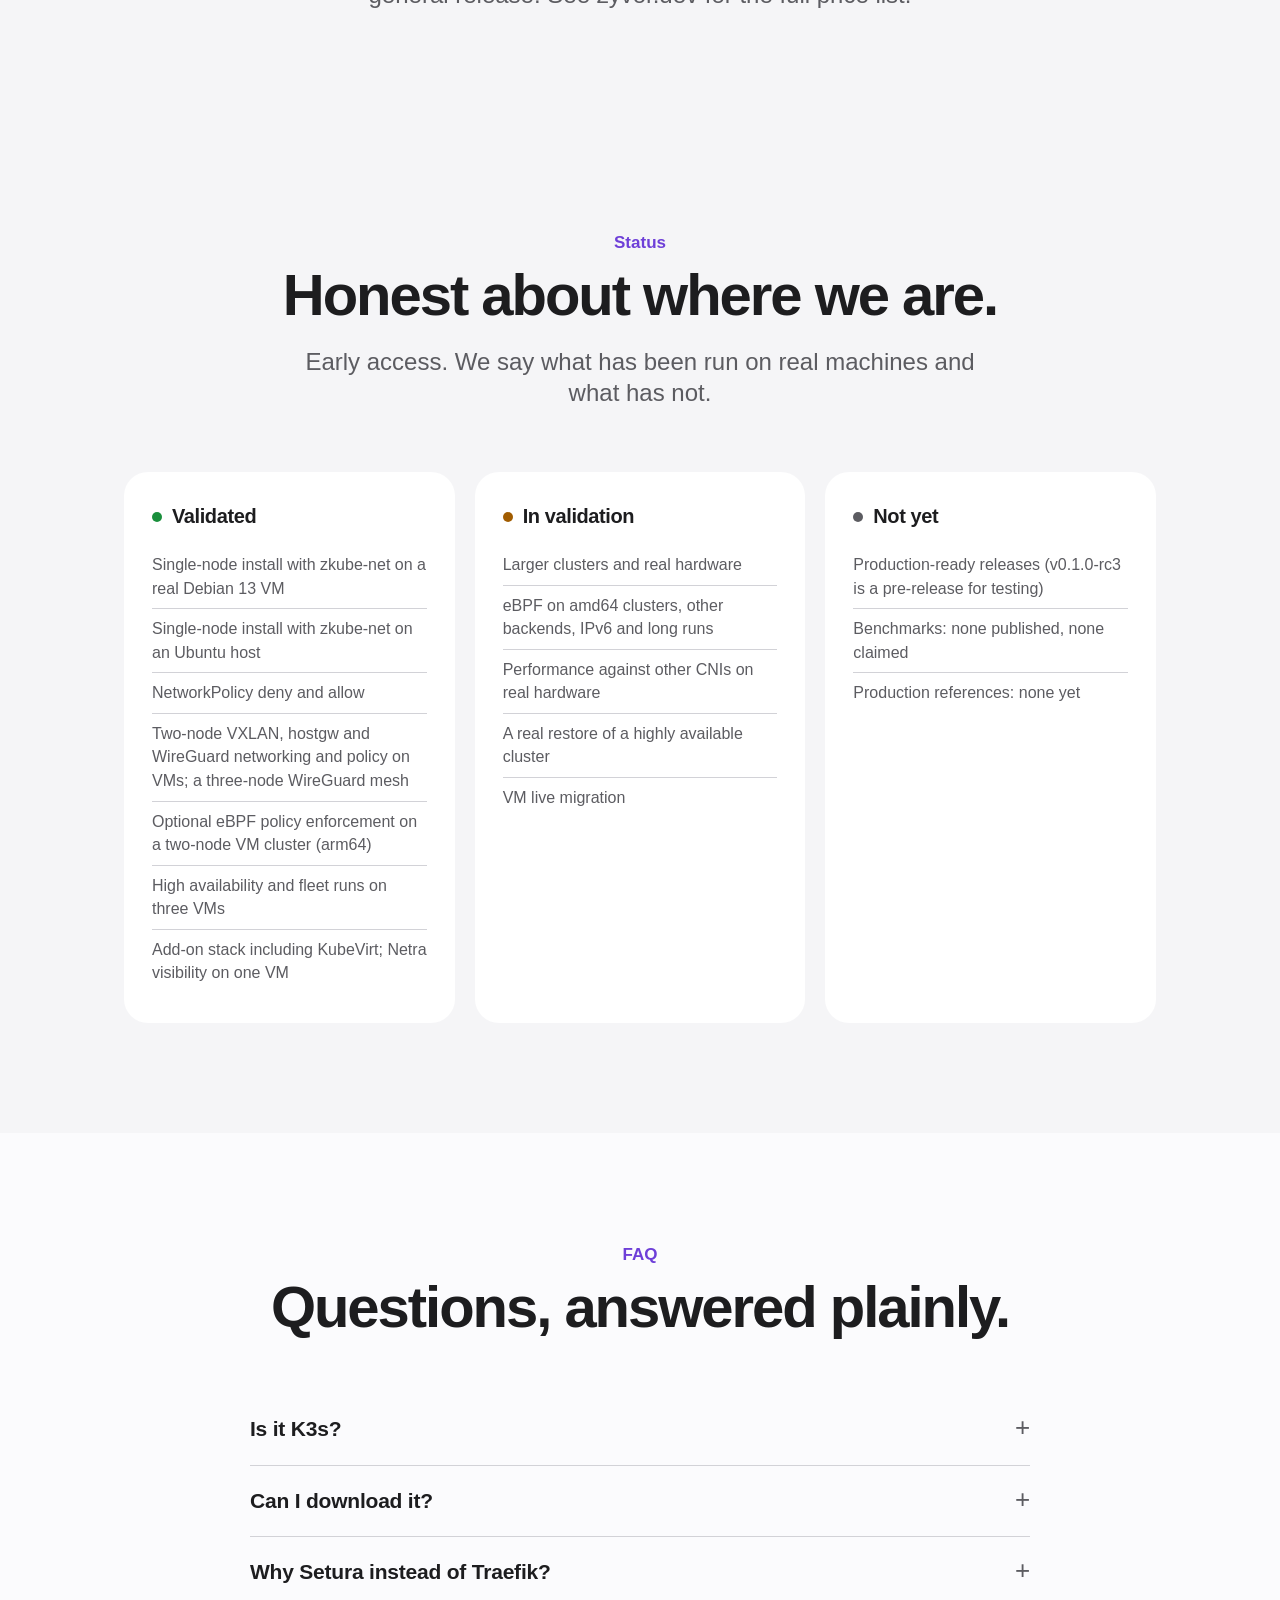
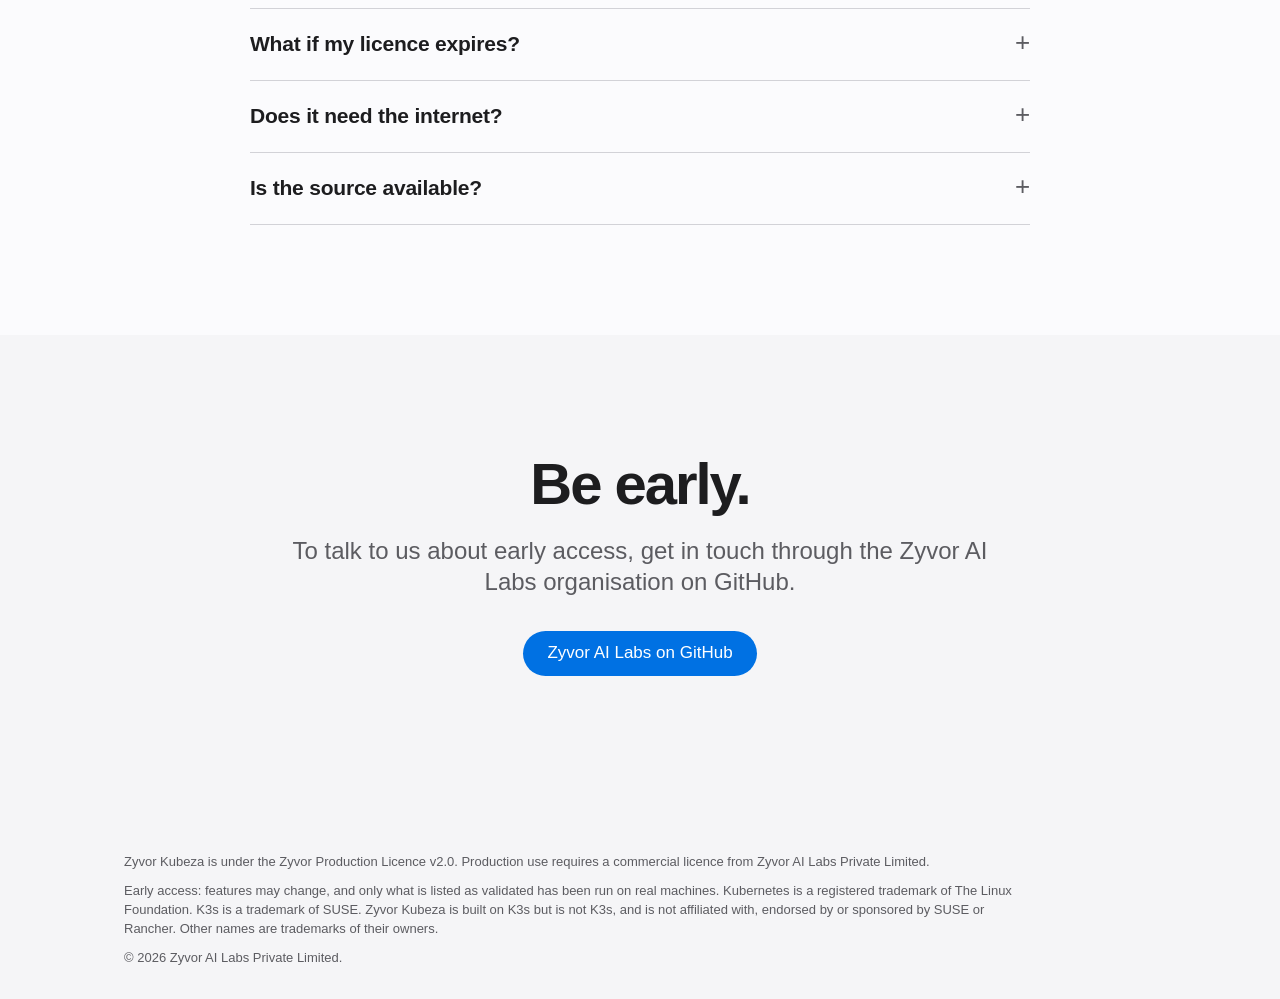
==== commit ad04a2f3: "v0.1.0-rc3: download, optional eBPF enforcement, Netra visibility, current status Co-Authored-By: Cl" ====
--- a/docs/index.html
+++ b/docs/index.html
@@ -46,7 +46,7 @@
 <p class="eyebrow">Zyvor Kubeza <span class="badge">Early access</span></p>
 <h1>Kubernetes for the edge.<br><span class="grad">Made calm.</span></h1>
 <p class="lede">A small Kubernetes distribution for edge sites and private clouds. Built on K3s, with the gateway and the network already in the box. One binary.</p>
-<div class="cta"><a class="btn primary" href="#download">Download v0.1.0-rc2</a><a class="btn ghost" href="#quickstart">See the quickstart</a></div>
+<div class="cta"><a class="btn primary" href="#download">Download v0.1.0-rc3</a><a class="btn ghost" href="#quickstart">See the quickstart</a></div>
 <div class="pills" aria-label="Highlights"><span class="pill">Setura Gateway API</span><span class="pill">zkube-net CNI</span><span class="pill">One Go binary</span><span class="pill">Offline-first</span><span class="pill">No phone-home</span></div>
 <div class="terminal" role="img" aria-label="Terminal mock of zkube plan, install and doctor commands" style="margin-top:48px">
 <div class="bar" aria-hidden="true"><i></i><i></i><i></i></div>
@@ -62,17 +62,17 @@
 
 <section id="download" class="alt"><div class="wrap">
 <p class="kicker reveal">Download</p>
-<h2 class="reveal">v0.1.0-rc2, for testing.</h2>
+<h2 class="reveal">v0.1.0-rc3, for testing.</h2>
 <p class="sub reveal">A pre-release of the <code>zkube</code> binary for Linux. Use a disposable machine; it is not for production. Source is not public.</p>
 <div class="grid two">
-<div class="card reveal"><h3>Linux amd64</h3><p><a class="btn primary" href="https://github.com/zyvorai/zyvor-kubeza-public/releases/download/v0.1.0-rc2/zkube_v0.1.0-rc2_linux_amd64.tar.gz">Download .tar.gz</a></p><p><code>sha256 23e29d0939b13719804bd20f8153f090d4a8caec521d61a70a87f5fa44e3162b</code></p></div>
-<div class="card reveal"><h3>Linux arm64</h3><p><a class="btn primary" href="https://github.com/zyvorai/zyvor-kubeza-public/releases/download/v0.1.0-rc2/zkube_v0.1.0-rc2_linux_arm64.tar.gz">Download .tar.gz</a></p><p><code>sha256 dd6c52fdc8bd397ff03b82ba4dd987bcb9b8a2d608f5fcafc3537e30f2e0fe9f</code></p></div>
-</div>
-<p class="sub reveal"><a href="https://github.com/zyvorai/zyvor-kubeza-public/releases/download/v0.1.0-rc2/checksums.txt">checksums.txt</a> · <a href="https://github.com/zyvorai/zyvor-kubeza-public/releases/download/v0.1.0-rc2/manifest.json">manifest.json</a> · <a href="https://github.com/zyvorai/zyvor-kubeza-public/releases/download/v0.1.0-rc2/sbom.json">sbom.json</a> · <a href="https://github.com/zyvorai/zyvor-kubeza-public/releases/tag/v0.1.0-rc2">Release notes and all files</a></p>
+<div class="card reveal"><h3>Linux amd64</h3><p><a class="btn primary" href="https://github.com/zyvorai/zyvor-kubeza-public/releases/download/v0.1.0-rc3/zkube_v0.1.0-rc3_linux_amd64.tar.gz">Download .tar.gz</a></p><p><code>sha256 7db1bdb25c3d7101be36798ee88cc25bc4f4ab51f23f4d187eb42c32fa8c7a63</code></p></div>
+<div class="card reveal"><h3>Linux arm64</h3><p><a class="btn primary" href="https://github.com/zyvorai/zyvor-kubeza-public/releases/download/v0.1.0-rc3/zkube_v0.1.0-rc3_linux_arm64.tar.gz">Download .tar.gz</a></p><p><code>sha256 a4cdd5fdb08ae1f8cb82b9e2d2a33c8ed6c9c6a9e077747c27f7ec44611d2ffa</code></p></div>
+</div>
+<p class="sub reveal"><a href="https://github.com/zyvorai/zyvor-kubeza-public/releases/download/v0.1.0-rc3/checksums.txt">checksums.txt</a> · <a href="https://github.com/zyvorai/zyvor-kubeza-public/releases/download/v0.1.0-rc3/manifest.json">manifest.json</a> · <a href="https://github.com/zyvorai/zyvor-kubeza-public/releases/download/v0.1.0-rc3/sbom.json">sbom.json</a> · <a href="https://github.com/zyvorai/zyvor-kubeza-public/releases/download/v0.1.0-rc3/sbom-netd-ebpf.json">eBPF agent SBOM</a> · <a href="https://github.com/zyvorai/zyvor-kubeza-public/releases/tag/v0.1.0-rc3">Release notes and all files</a></p>
 <div class="net reveal"><div class="terminal" role="img" aria-label="Verify and install commands">
 <div class="bar" aria-hidden="true"><i></i><i></i><i></i></div>
 <pre><span class="dim">$</span> sha256sum --ignore-missing -c checksums.txt
-<span class="dim">$</span> tar xzf zkube_v0.1.0-rc2_linux_amd64.tar.gz &amp;&amp; sudo install -m755 zkube /usr/local/bin/
+<span class="dim">$</span> tar xzf zkube_v0.1.0-rc3_linux_amd64.tar.gz &amp;&amp; sudo install -m755 zkube /usr/local/bin/
 <span class="dim">$</span> sudo zkube preflight --cni zkube &amp;&amp; sudo zkube install server --cni zkube --yes</pre></div></div>
 </div></section>
 
@@ -101,6 +101,8 @@
 <div class="card reveal"><h3>No phone-home</h3><p>Nothing is sent to us. Support bundles redact secrets and are never uploaded.</p></div>
 <div class="card reveal"><h3>Preflight, plan, dry-run</h3><p><code>zkube preflight</code> says what the node still needs. <code>zkube plan</code> and <code>--dry-run</code> show exactly what would change before anything does.</p></div>
 <div class="card reveal"><h3>Tested on multiple nodes</h3><p>Two nodes on the VXLAN, hostgw and WireGuard backends, plus a three-node WireGuard mesh, with deny and allow policy and node drain. Run on VMs; real-hardware results are still to come.</p></div>
+<div class="card reveal"><h3>Optional eBPF enforcement</h3><p>NetworkPolicy enforced by BPF netfilter programs with <code>--dataplane ebpf</code> (Linux 6.6+). nftables is the default and the automatic fallback. Same behaviour in our tests; not faster.</p></div>
+<div class="card reveal"><h3>Netra visibility</h3><p>With the Netra add-on, <code>zkube net drops</code> shows dropped packets with their reason and pod names, and <code>zkube net flows --netra</code> shows flows. Netra is licensed separately.</p></div>
 <div class="card reveal"><h3>A read-only web console</h3><p><code>zkube ui</code>: health, nodes, gateway, backups and security, with light and dark themes, a command palette and username and password sign-in with built-in HTTPS. It only suggests commands.</p></div>
 </div></div></section>
 
@@ -145,7 +147,7 @@
 <span class="dim">$</span> sudo zkube install server <span class="dim"># K3s, Setura, Gateway API CRDs</span>
 <span class="dim">$</span> sudo zkube doctor --smoke <span class="dim"># including a real request</span>
 <span class="dim">$</span> sudo zkube backup now      <span class="dim"># verified</span></pre></div></div>
-<p class="sub reveal">Air-gapped? Build with <code>zkube bundle</code>, carry the tarball over, install with <code>--offline</code>. The v0.1.0-rc2 pre-release has the binary; the commands above are what testers run.</p>
+<p class="sub reveal">Air-gapped? Build with <code>zkube bundle</code>, carry the tarball over, install with <code>--offline</code>. The v0.1.0-rc3 pre-release has the binary; the commands above are what testers run.</p>
 </div></section>
 
 <section id="licence"><div class="wrap promise">
@@ -164,7 +166,7 @@
 <div class="card reveal"><h3>Enterprise</h3><p><strong>$300</strong> per node per year (₹29,699). Up to 128 cores per node, 24x7 severity-1 support, a named engineer, long-term backports for the pinned K3s minor, offline bundle service.</p></div>
 <div class="card reveal"><h3>Edge fleet</h3><p><strong>$18</strong> per single-node site per year (₹1,799), from 250 sites. Sold once the fleet console exists.</p></div>
 </div>
-<p class="sub reveal">Paid add-ons such as Netra are priced as their own products. The v0.1.0-rc2 pre-release is for testing; ordering opens with the first general release. See zyvor.dev for the full price list.</p>
+<p class="sub reveal">Paid add-ons such as Netra are priced as their own products. The v0.1.0-rc3 pre-release is for testing; ordering opens with the first general release. See zyvor.dev for the full price list.</p>
 </div></section>
 
 <section id="status" class="alt"><div class="wrap">
@@ -176,15 +178,18 @@
 <li>Single-node install with zkube-net on a real Debian 13 VM</li>
 <li>Single-node install with zkube-net on an Ubuntu host</li>
 <li>NetworkPolicy deny and allow</li>
-<li>Two-node VXLAN pod networking and cross-node policy on two Debian 13 VMs</li>
-<li>Add-on stack including KubeVirt</li></ul></div>
+<li>Two-node VXLAN, hostgw and WireGuard networking and policy on VMs; a three-node WireGuard mesh</li>
+<li>Optional eBPF policy enforcement on a two-node VM cluster (arm64)</li>
+<li>High availability and fleet runs on three VMs</li>
+<li>Add-on stack including KubeVirt; Netra visibility on one VM</li></ul></div>
 <div class="col reveal"><h3><span class="dot amber"></span>In validation</h3><ul>
-<li>Larger clusters; hostgw and WireGuard backends</li>
-<li>Performance against other CNIs</li>
-<li>VM live migration</li>
-<li>Netra observability add-on</li></ul></div>
+<li>Larger clusters and real hardware</li>
+<li>eBPF on amd64 clusters, other backends, IPv6 and long runs</li>
+<li>Performance against other CNIs on real hardware</li>
+<li>A real restore of a highly available cluster</li>
+<li>VM live migration</li></ul></div>
 <div class="col reveal"><h3><span class="dot gray"></span>Not yet</h3><ul>
-<li>Production-ready releases (v0.1.0-rc2 is a pre-release for testing)</li>
+<li>Production-ready releases (v0.1.0-rc3 is a pre-release for testing)</li>
 <li>Benchmarks: none published, none claimed</li>
 <li>Production references: none yet</li></ul></div>
 </div></div></section>
@@ -194,7 +199,7 @@
 <h2 class="reveal">Questions, answered plainly.</h2>
 <div class="faq">
 <details><summary>Is it K3s?</summary><p>No. Zyvor Kubeza is built on K3s and adds its own tooling and components. K3s is a trademark of SUSE; Kubeza is not affiliated with SUSE or Rancher.</p></details>
-<details><summary>Can I download it?</summary><p>A pre-release for testing, <a href="https://github.com/zyvorai/zyvor-kubeza-public/releases/tag/v0.1.0-rc2">v0.1.0-rc2</a>, is on the releases page (Linux amd64 and arm64). It is not for production.</p></details>
+<details><summary>Can I download it?</summary><p>A pre-release for testing, <a href="https://github.com/zyvorai/zyvor-kubeza-public/releases/tag/v0.1.0-rc3">v0.1.0-rc3</a>, is on the releases page (Linux amd64 and arm64). It is not for production.</p></details>
 <details><summary>Why Setura instead of Traefik?</summary><p>Setura is a Gateway API controller from Zyvor, built into the distribution, so ingress uses the standard Gateway API from day one.</p></details>
 <details><summary>What if my licence expires?</summary><p>Your running cluster keeps running. Only new installs and upgrades are affected.</p></details>
 <details><summary>Does it need the internet?</summary><p>No. Bundles can be built elsewhere and installed offline. Nothing is sent back to Zyvor.</p></details>
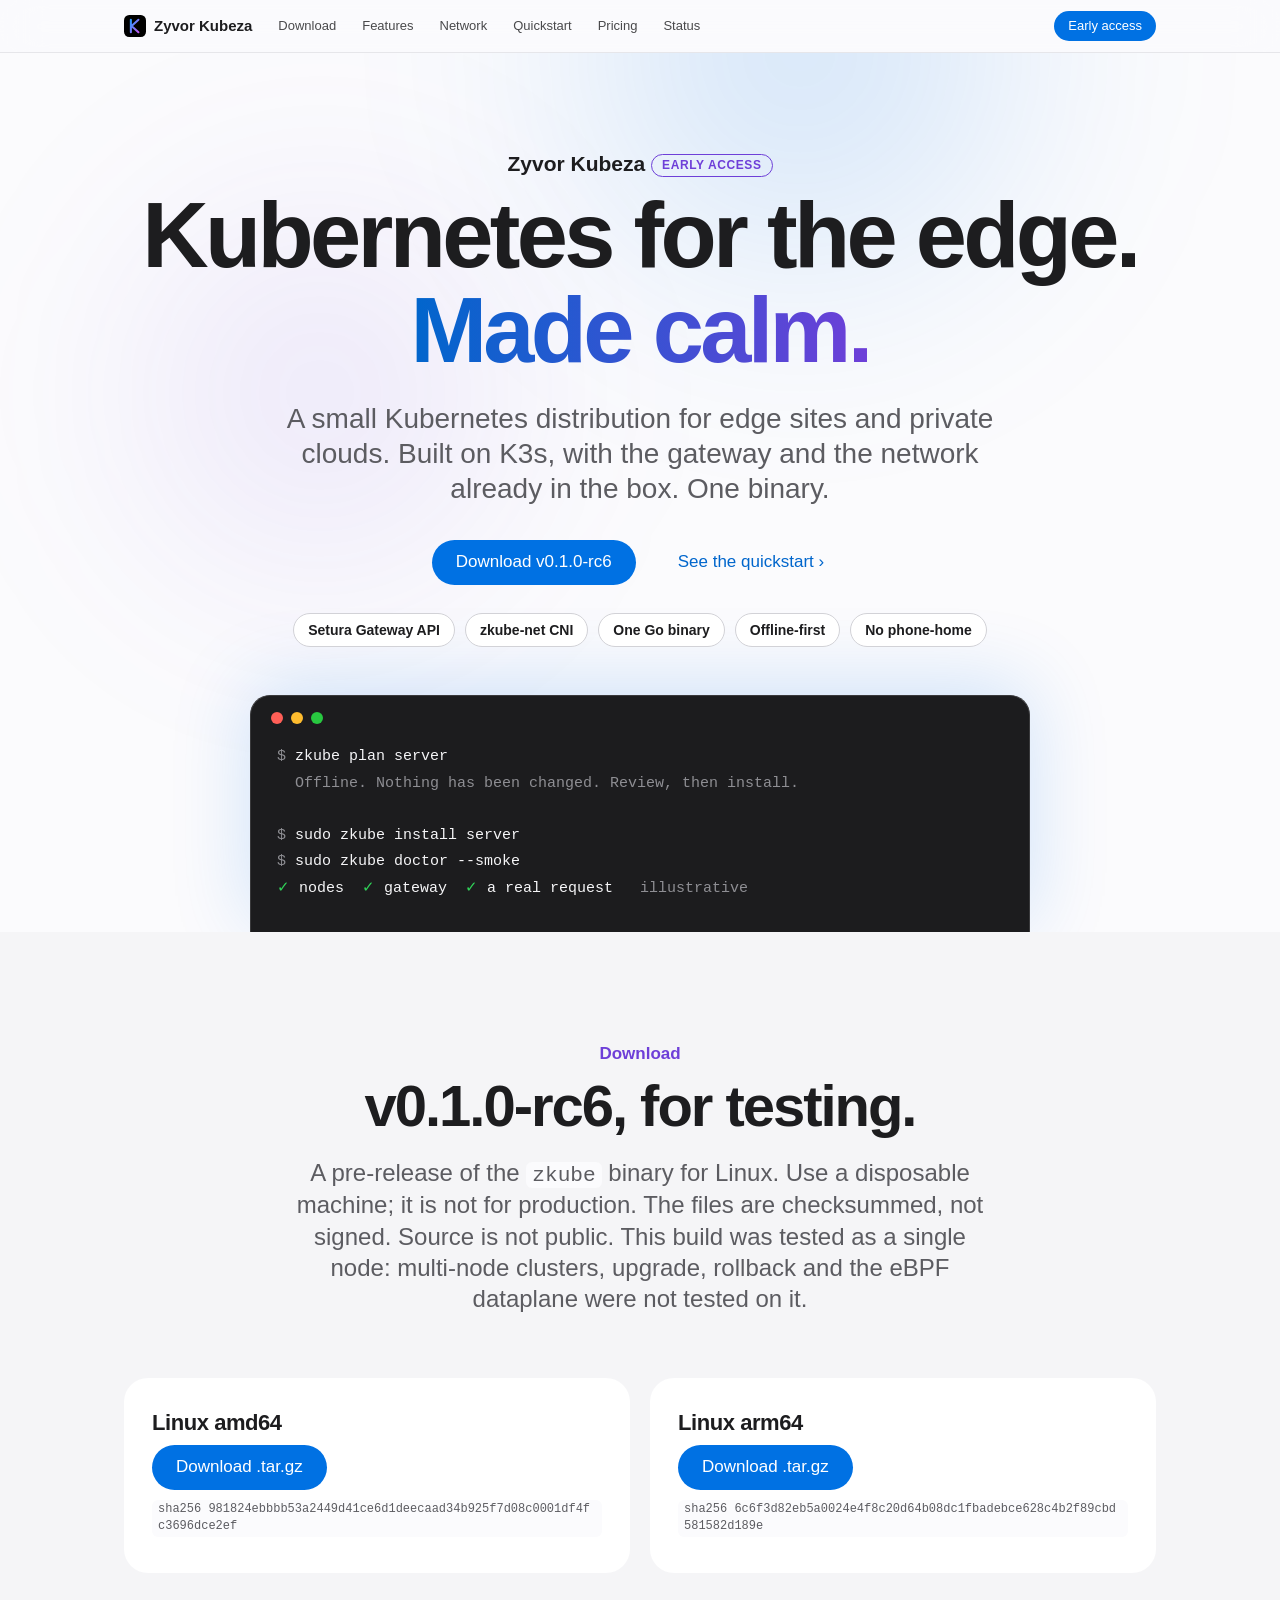
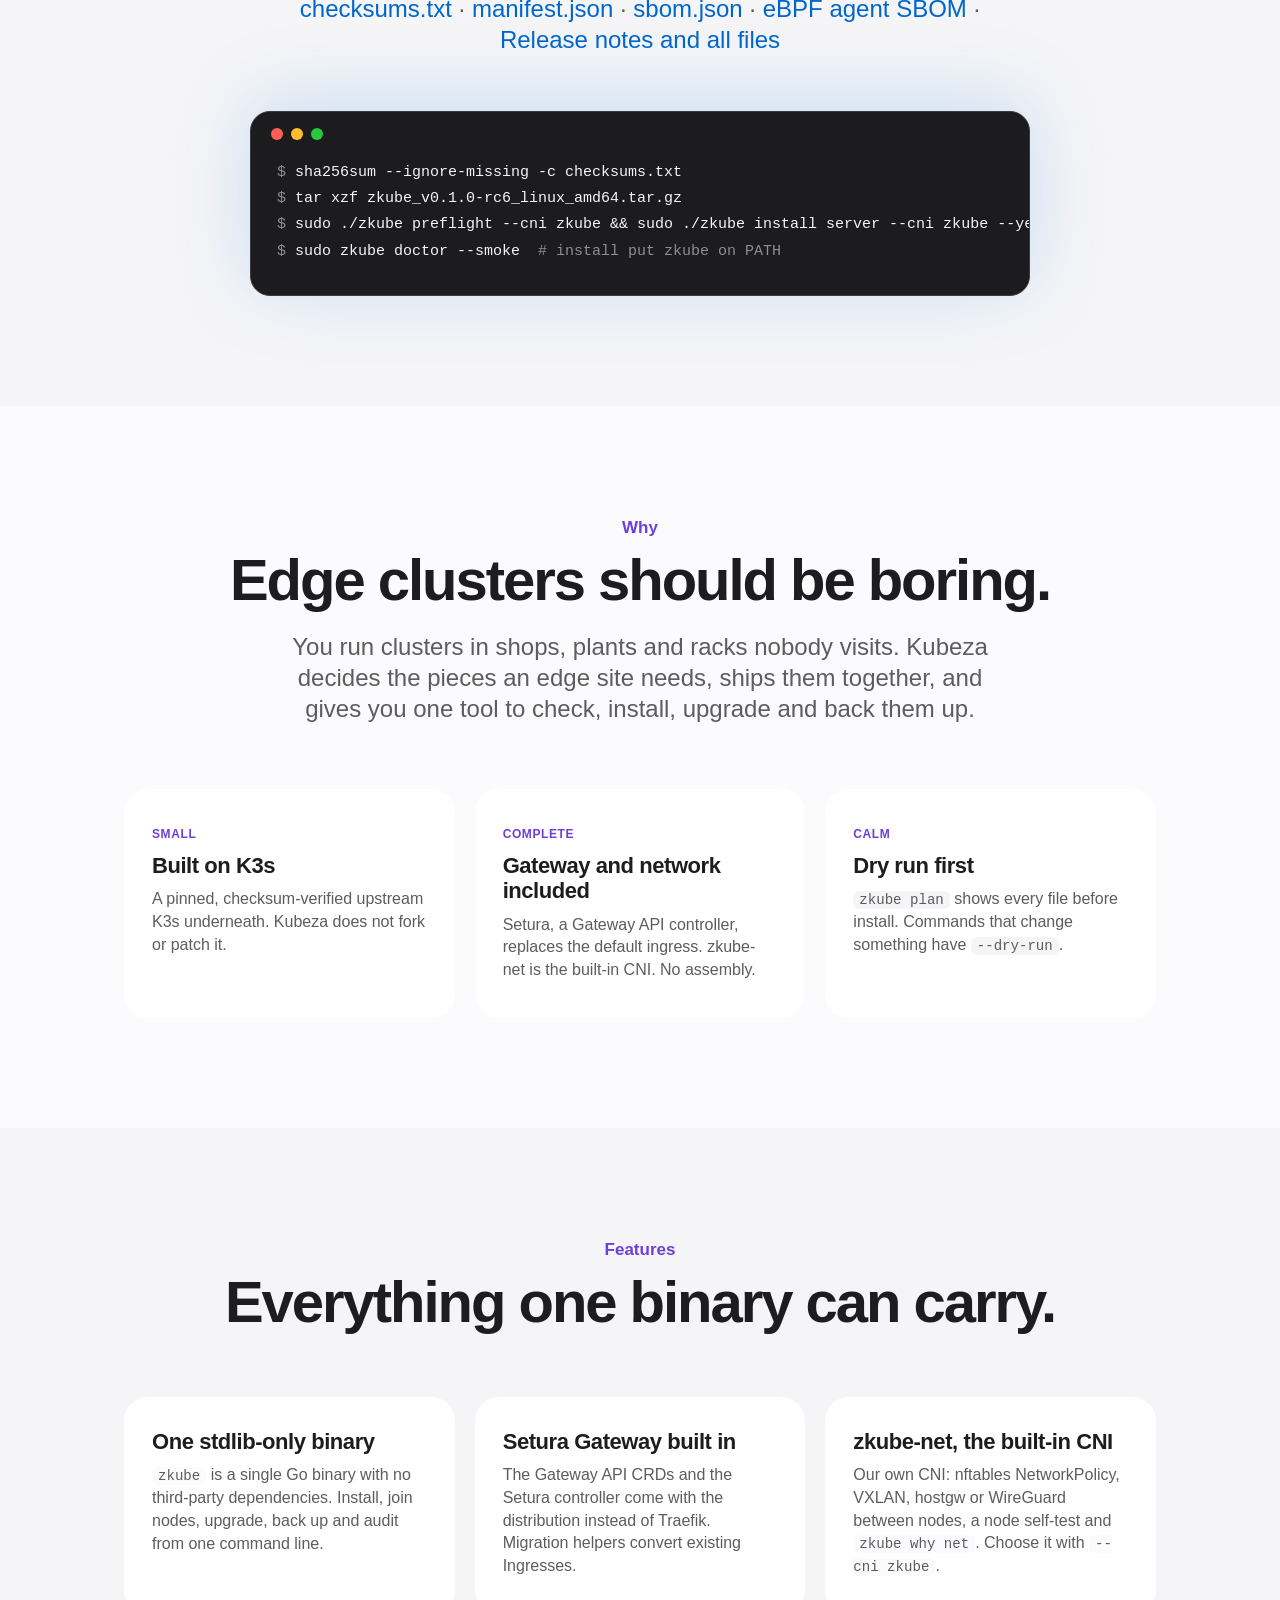
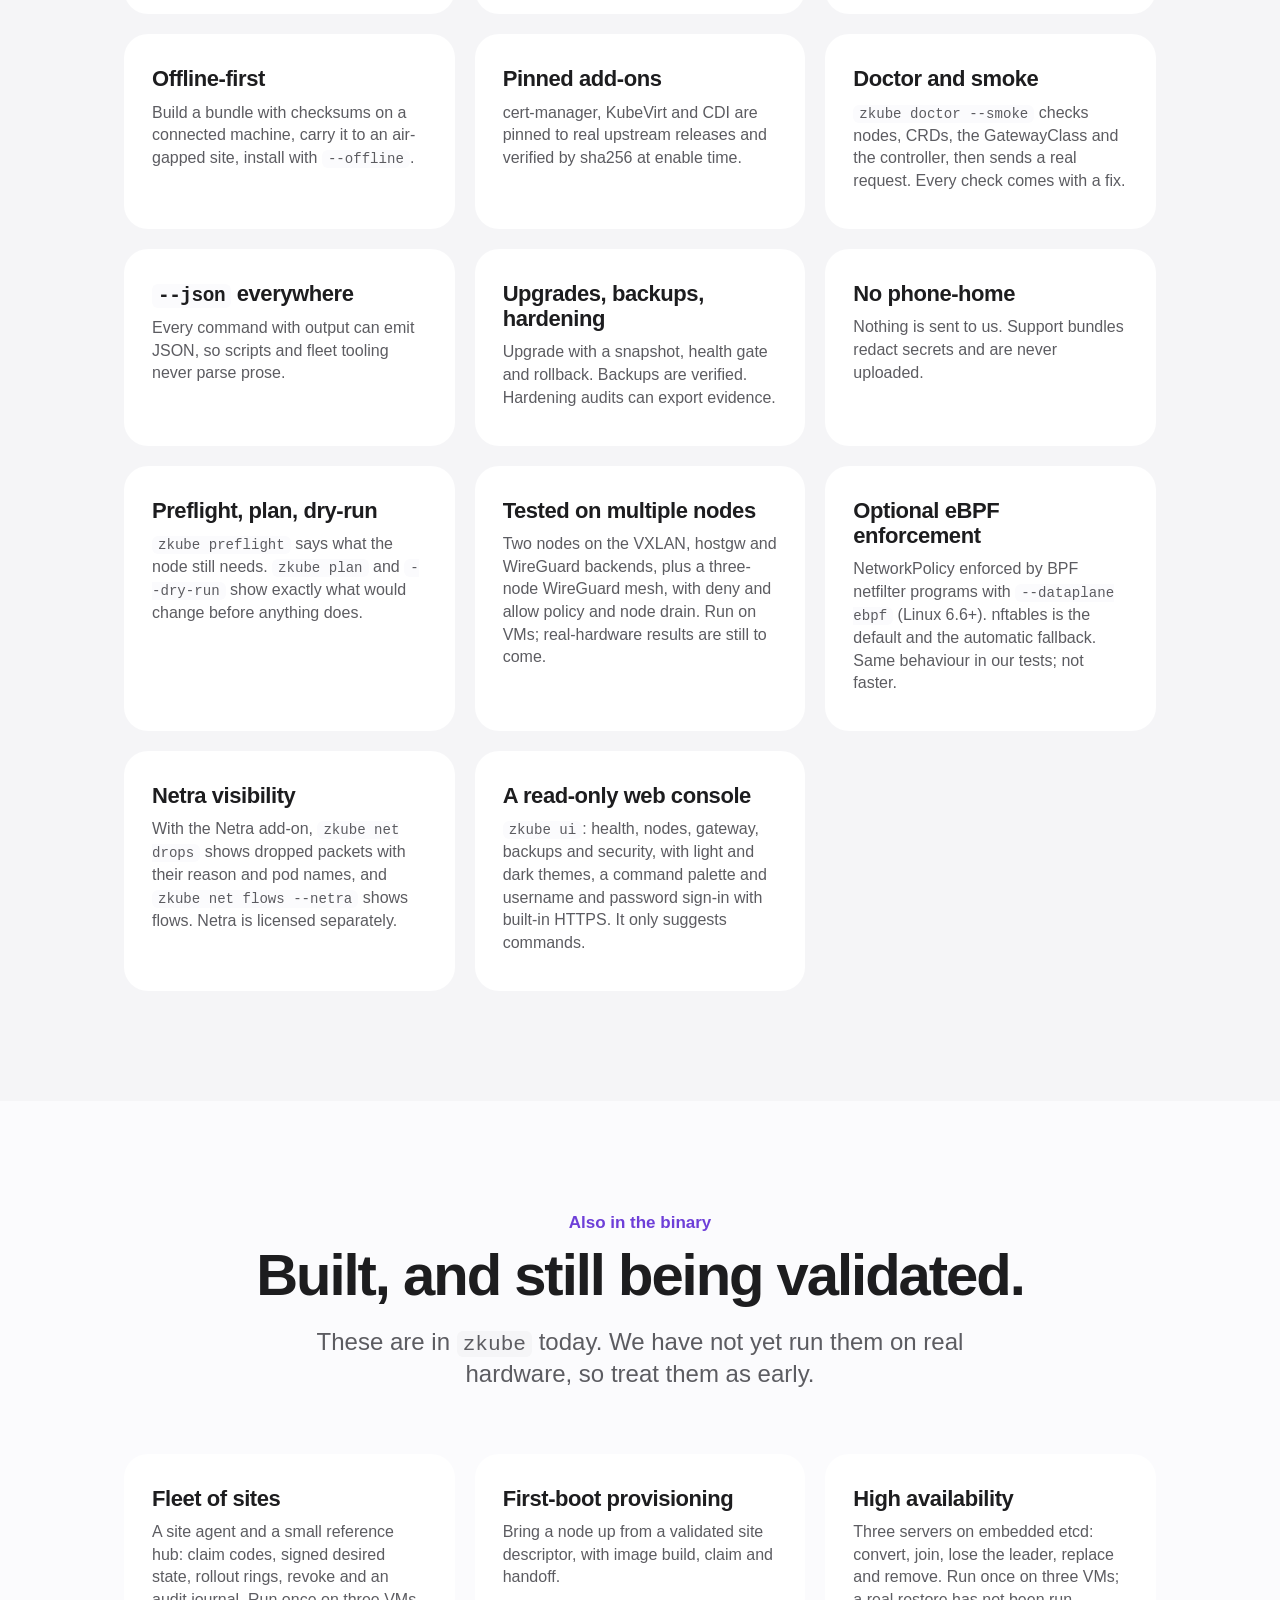
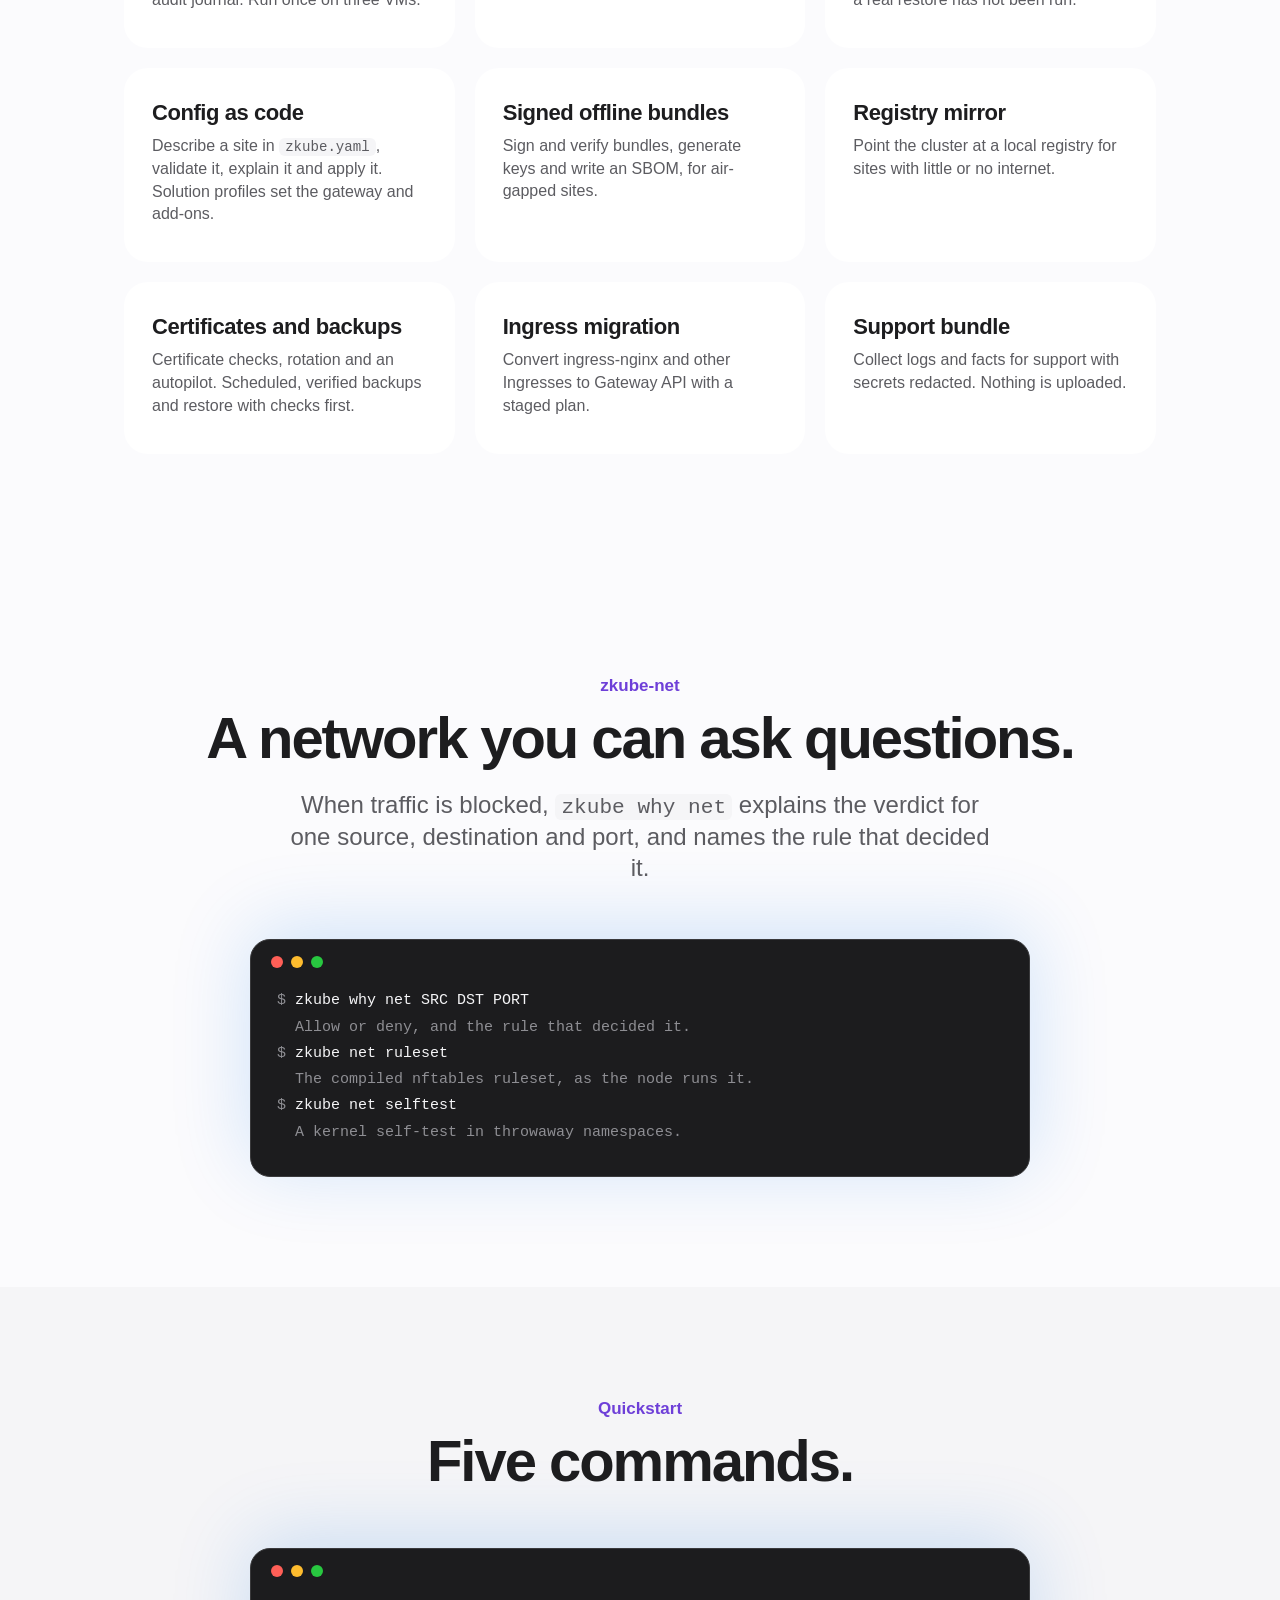
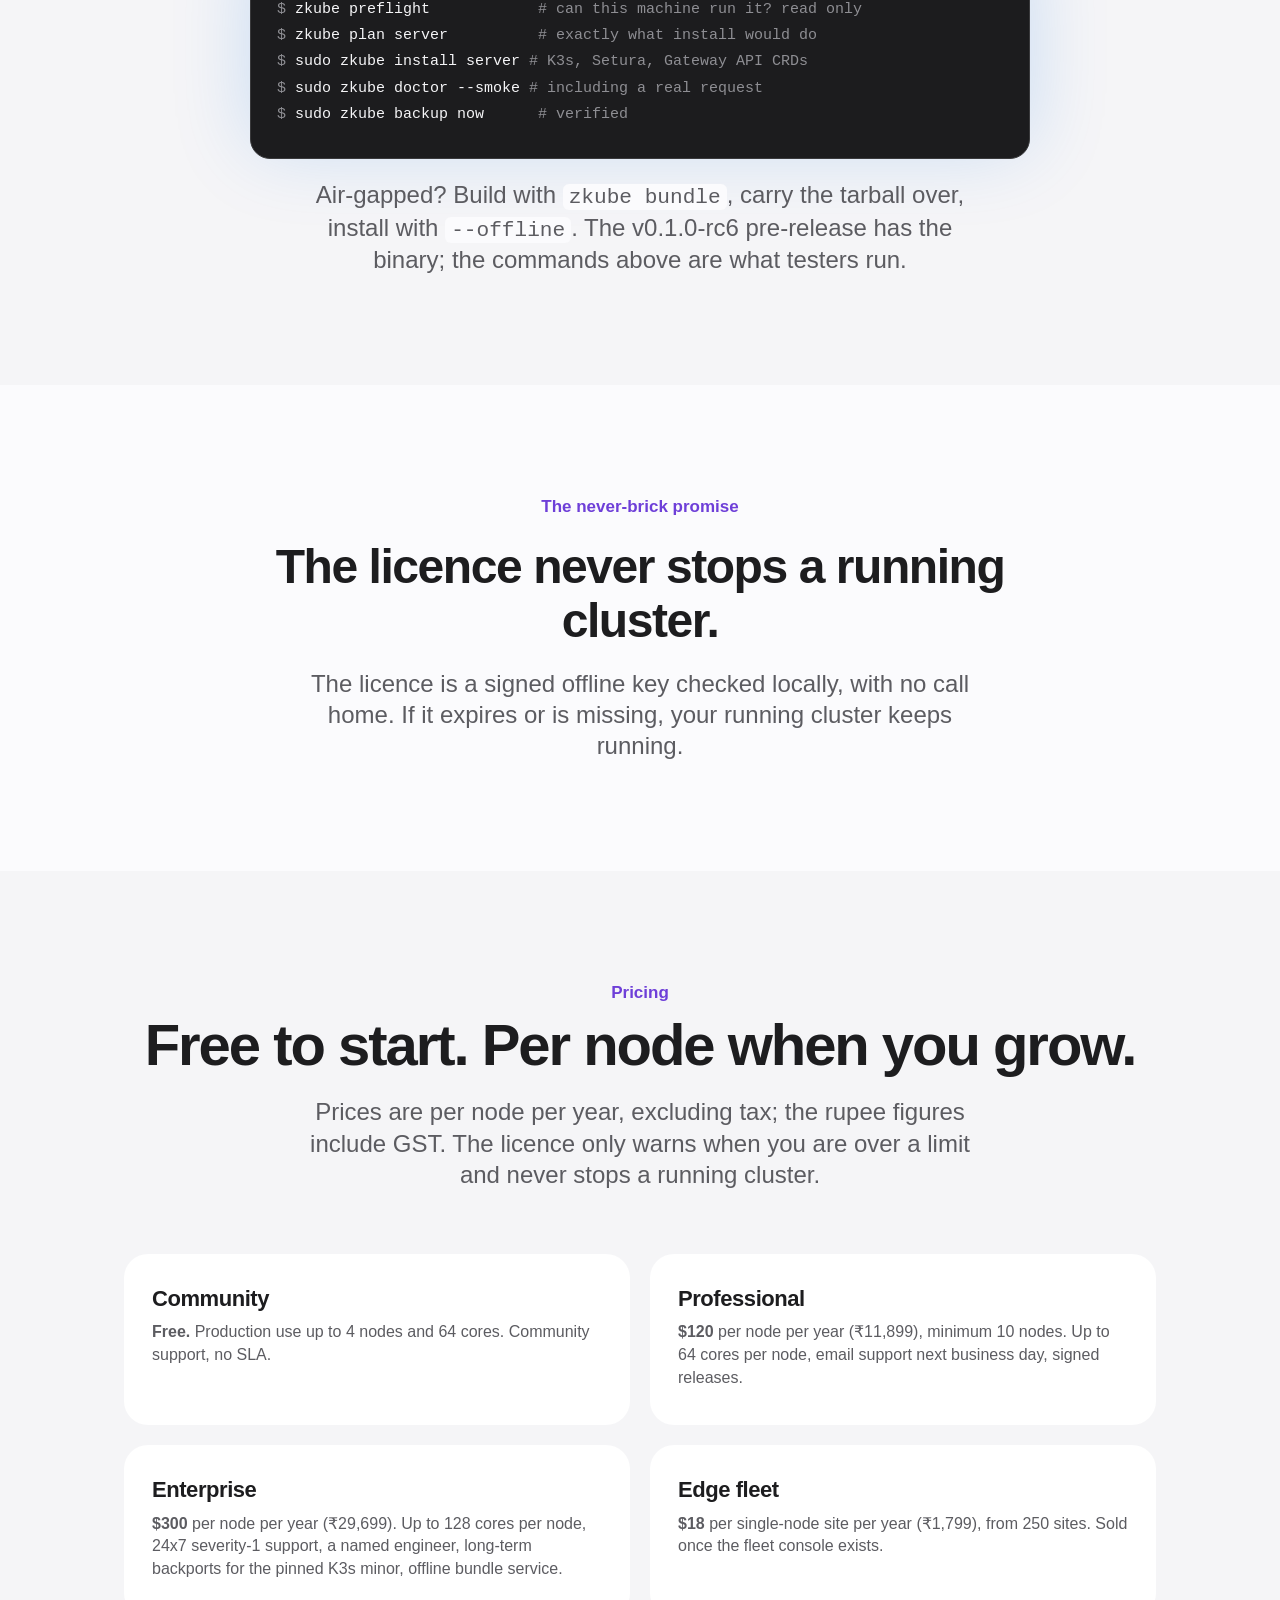
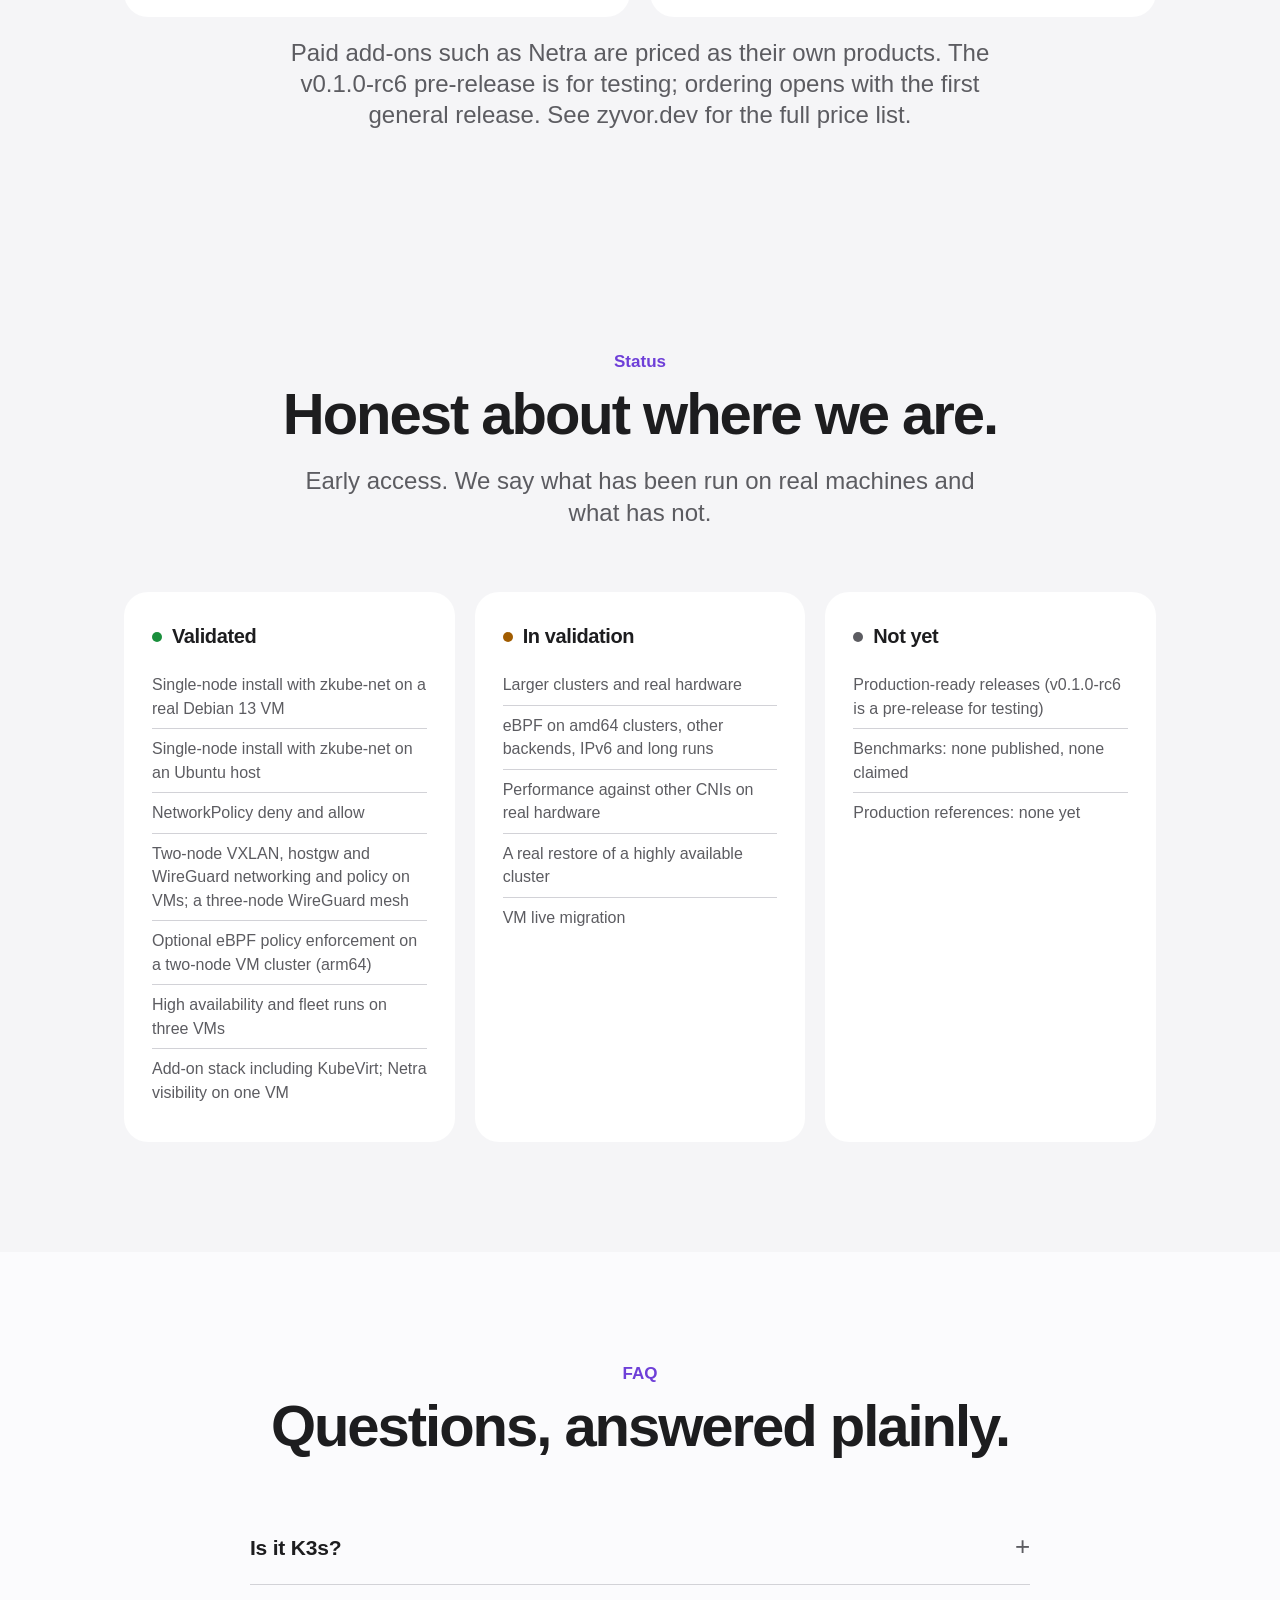
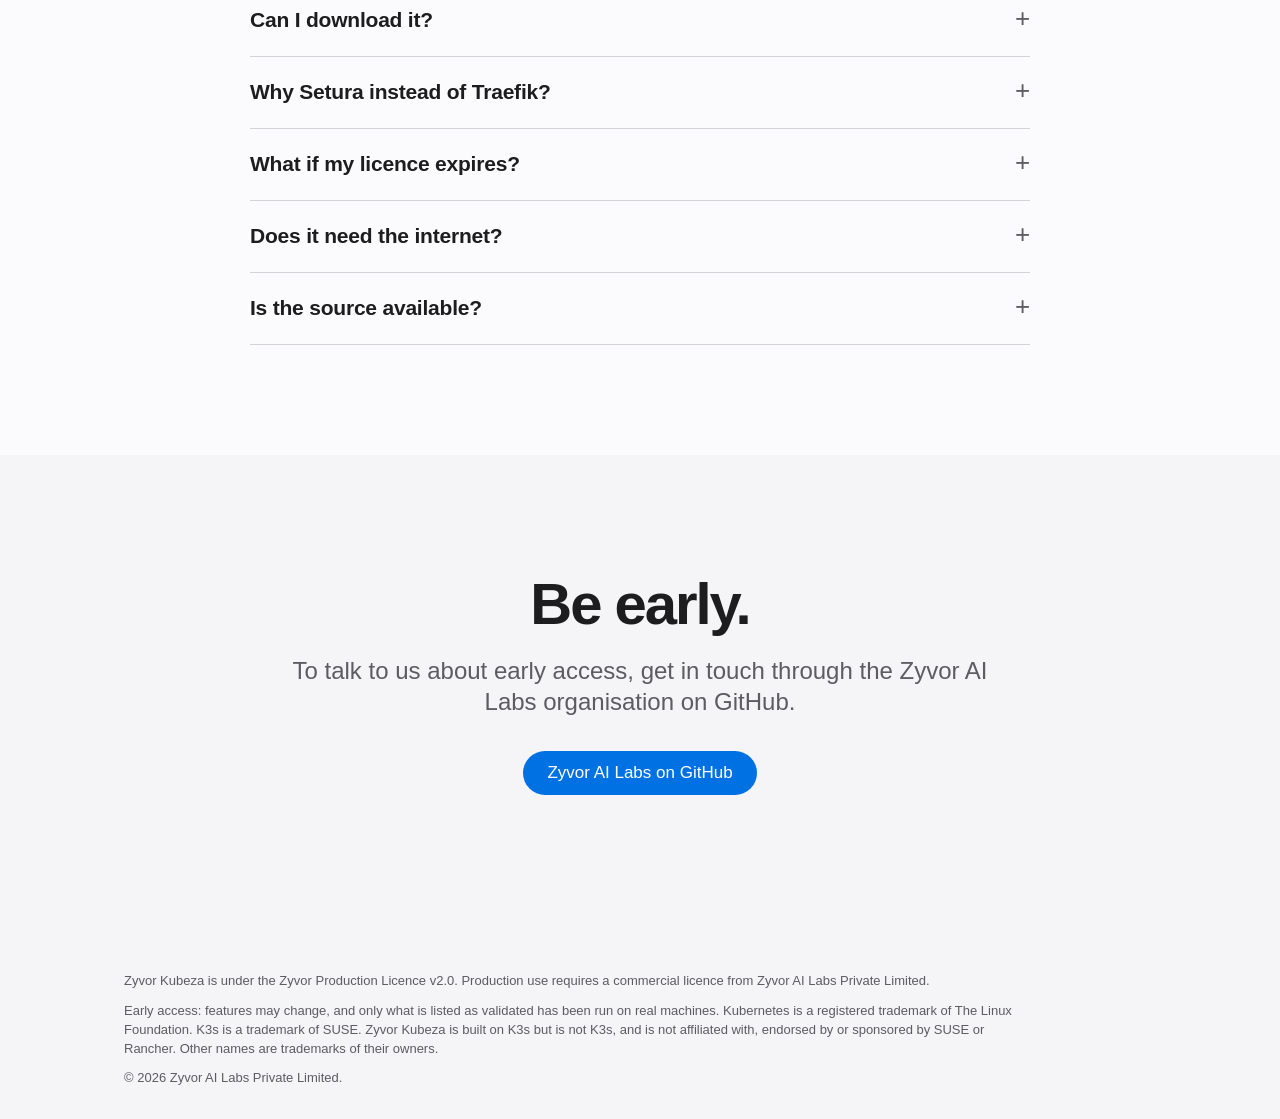
==== commit ef763db3: "site: offer v0.1.0-rc6 Co-Authored-By: Claude Sonnet 5.5 <noreply@anthropic.com>" ====
--- a/docs/index.html
+++ b/docs/index.html
@@ -46,7 +46,7 @@
 <p class="eyebrow">Zyvor Kubeza <span class="badge">Early access</span></p>
 <h1>Kubernetes for the edge.<br><span class="grad">Made calm.</span></h1>
 <p class="lede">A small Kubernetes distribution for edge sites and private clouds. Built on K3s, with the gateway and the network already in the box. One binary.</p>
-<div class="cta"><a class="btn primary" href="#download">Download v0.1.0-rc3</a><a class="btn ghost" href="#quickstart">See the quickstart</a></div>
+<div class="cta"><a class="btn primary" href="#download">Download v0.1.0-rc6</a><a class="btn ghost" href="#quickstart">See the quickstart</a></div>
 <div class="pills" aria-label="Highlights"><span class="pill">Setura Gateway API</span><span class="pill">zkube-net CNI</span><span class="pill">One Go binary</span><span class="pill">Offline-first</span><span class="pill">No phone-home</span></div>
 <div class="terminal" role="img" aria-label="Terminal mock of zkube plan, install and doctor commands" style="margin-top:48px">
 <div class="bar" aria-hidden="true"><i></i><i></i><i></i></div>
@@ -62,18 +62,19 @@
 
 <section id="download" class="alt"><div class="wrap">
 <p class="kicker reveal">Download</p>
-<h2 class="reveal">v0.1.0-rc3, for testing.</h2>
-<p class="sub reveal">A pre-release of the <code>zkube</code> binary for Linux. Use a disposable machine; it is not for production. Source is not public.</p>
+<h2 class="reveal">v0.1.0-rc6, for testing.</h2>
+<p class="sub reveal">A pre-release of the <code>zkube</code> binary for Linux. Use a disposable machine; it is not for production. The files are checksummed, not signed. Source is not public. This build was tested as a single node: multi-node clusters, upgrade, rollback and the eBPF dataplane were not tested on it.</p>
 <div class="grid two">
-<div class="card reveal"><h3>Linux amd64</h3><p><a class="btn primary" href="https://github.com/zyvorai/zyvor-kubeza-public/releases/download/v0.1.0-rc3/zkube_v0.1.0-rc3_linux_amd64.tar.gz">Download .tar.gz</a></p><p><code>sha256 7db1bdb25c3d7101be36798ee88cc25bc4f4ab51f23f4d187eb42c32fa8c7a63</code></p></div>
-<div class="card reveal"><h3>Linux arm64</h3><p><a class="btn primary" href="https://github.com/zyvorai/zyvor-kubeza-public/releases/download/v0.1.0-rc3/zkube_v0.1.0-rc3_linux_arm64.tar.gz">Download .tar.gz</a></p><p><code>sha256 a4cdd5fdb08ae1f8cb82b9e2d2a33c8ed6c9c6a9e077747c27f7ec44611d2ffa</code></p></div>
-</div>
-<p class="sub reveal"><a href="https://github.com/zyvorai/zyvor-kubeza-public/releases/download/v0.1.0-rc3/checksums.txt">checksums.txt</a> · <a href="https://github.com/zyvorai/zyvor-kubeza-public/releases/download/v0.1.0-rc3/manifest.json">manifest.json</a> · <a href="https://github.com/zyvorai/zyvor-kubeza-public/releases/download/v0.1.0-rc3/sbom.json">sbom.json</a> · <a href="https://github.com/zyvorai/zyvor-kubeza-public/releases/download/v0.1.0-rc3/sbom-netd-ebpf.json">eBPF agent SBOM</a> · <a href="https://github.com/zyvorai/zyvor-kubeza-public/releases/tag/v0.1.0-rc3">Release notes and all files</a></p>
+<div class="card reveal"><h3>Linux amd64</h3><p><a class="btn primary" href="https://github.com/zyvorai/zyvor-kubeza-public/releases/download/v0.1.0-rc6/zkube_v0.1.0-rc6_linux_amd64.tar.gz">Download .tar.gz</a></p><p><code>sha256 981824ebbbb53a2449d41ce6d1deecaad34b925f7d08c0001df4fc3696dce2ef</code></p></div>
+<div class="card reveal"><h3>Linux arm64</h3><p><a class="btn primary" href="https://github.com/zyvorai/zyvor-kubeza-public/releases/download/v0.1.0-rc6/zkube_v0.1.0-rc6_linux_arm64.tar.gz">Download .tar.gz</a></p><p><code>sha256 6c6f3d82eb5a0024e4f8c20d64b08dc1fbadebce628c4b2f89cbd581582d189e</code></p></div>
+</div>
+<p class="sub reveal"><a href="https://github.com/zyvorai/zyvor-kubeza-public/releases/download/v0.1.0-rc6/checksums.txt">checksums.txt</a> · <a href="https://github.com/zyvorai/zyvor-kubeza-public/releases/download/v0.1.0-rc6/manifest.json">manifest.json</a> · <a href="https://github.com/zyvorai/zyvor-kubeza-public/releases/download/v0.1.0-rc6/sbom.json">sbom.json</a> · <a href="https://github.com/zyvorai/zyvor-kubeza-public/releases/download/v0.1.0-rc6/sbom-netd-ebpf.json">eBPF agent SBOM</a> · <a href="https://github.com/zyvorai/zyvor-kubeza-public/releases/tag/v0.1.0-rc6">Release notes and all files</a></p>
 <div class="net reveal"><div class="terminal" role="img" aria-label="Verify and install commands">
 <div class="bar" aria-hidden="true"><i></i><i></i><i></i></div>
 <pre><span class="dim">$</span> sha256sum --ignore-missing -c checksums.txt
-<span class="dim">$</span> tar xzf zkube_v0.1.0-rc3_linux_amd64.tar.gz &amp;&amp; sudo install -m755 zkube /usr/local/bin/
-<span class="dim">$</span> sudo zkube preflight --cni zkube &amp;&amp; sudo zkube install server --cni zkube --yes</pre></div></div>
+<span class="dim">$</span> tar xzf zkube_v0.1.0-rc6_linux_amd64.tar.gz
+<span class="dim">$</span> sudo ./zkube preflight --cni zkube &amp;&amp; sudo ./zkube install server --cni zkube --yes
+<span class="dim">$</span> sudo zkube doctor --smoke  <span class="dim"># install put zkube on PATH</span></pre></div></div>
 </div></section>
 
 <section id="why"><div class="wrap">
@@ -147,7 +148,7 @@
 <span class="dim">$</span> sudo zkube install server <span class="dim"># K3s, Setura, Gateway API CRDs</span>
 <span class="dim">$</span> sudo zkube doctor --smoke <span class="dim"># including a real request</span>
 <span class="dim">$</span> sudo zkube backup now      <span class="dim"># verified</span></pre></div></div>
-<p class="sub reveal">Air-gapped? Build with <code>zkube bundle</code>, carry the tarball over, install with <code>--offline</code>. The v0.1.0-rc3 pre-release has the binary; the commands above are what testers run.</p>
+<p class="sub reveal">Air-gapped? Build with <code>zkube bundle</code>, carry the tarball over, install with <code>--offline</code>. The v0.1.0-rc6 pre-release has the binary; the commands above are what testers run.</p>
 </div></section>
 
 <section id="licence"><div class="wrap promise">
@@ -166,7 +167,7 @@
 <div class="card reveal"><h3>Enterprise</h3><p><strong>$300</strong> per node per year (₹29,699). Up to 128 cores per node, 24x7 severity-1 support, a named engineer, long-term backports for the pinned K3s minor, offline bundle service.</p></div>
 <div class="card reveal"><h3>Edge fleet</h3><p><strong>$18</strong> per single-node site per year (₹1,799), from 250 sites. Sold once the fleet console exists.</p></div>
 </div>
-<p class="sub reveal">Paid add-ons such as Netra are priced as their own products. The v0.1.0-rc3 pre-release is for testing; ordering opens with the first general release. See zyvor.dev for the full price list.</p>
+<p class="sub reveal">Paid add-ons such as Netra are priced as their own products. The v0.1.0-rc6 pre-release is for testing; ordering opens with the first general release. See zyvor.dev for the full price list.</p>
 </div></section>
 
 <section id="status" class="alt"><div class="wrap">
@@ -189,7 +190,7 @@
 <li>A real restore of a highly available cluster</li>
 <li>VM live migration</li></ul></div>
 <div class="col reveal"><h3><span class="dot gray"></span>Not yet</h3><ul>
-<li>Production-ready releases (v0.1.0-rc3 is a pre-release for testing)</li>
+<li>Production-ready releases (v0.1.0-rc6 is a pre-release for testing)</li>
 <li>Benchmarks: none published, none claimed</li>
 <li>Production references: none yet</li></ul></div>
 </div></div></section>
@@ -199,7 +200,7 @@
 <h2 class="reveal">Questions, answered plainly.</h2>
 <div class="faq">
 <details><summary>Is it K3s?</summary><p>No. Zyvor Kubeza is built on K3s and adds its own tooling and components. K3s is a trademark of SUSE; Kubeza is not affiliated with SUSE or Rancher.</p></details>
-<details><summary>Can I download it?</summary><p>A pre-release for testing, <a href="https://github.com/zyvorai/zyvor-kubeza-public/releases/tag/v0.1.0-rc3">v0.1.0-rc3</a>, is on the releases page (Linux amd64 and arm64). It is not for production.</p></details>
+<details><summary>Can I download it?</summary><p>A pre-release for testing, <a href="https://github.com/zyvorai/zyvor-kubeza-public/releases/tag/v0.1.0-rc6">v0.1.0-rc6</a>, is on the releases page (Linux amd64 and arm64). It is not for production.</p></details>
 <details><summary>Why Setura instead of Traefik?</summary><p>Setura is a Gateway API controller from Zyvor, built into the distribution, so ingress uses the standard Gateway API from day one.</p></details>
 <details><summary>What if my licence expires?</summary><p>Your running cluster keeps running. Only new installs and upgrades are affected.</p></details>
 <details><summary>Does it need the internet?</summary><p>No. Bundles can be built elsewhere and installed offline. Nothing is sent back to Zyvor.</p></details>
